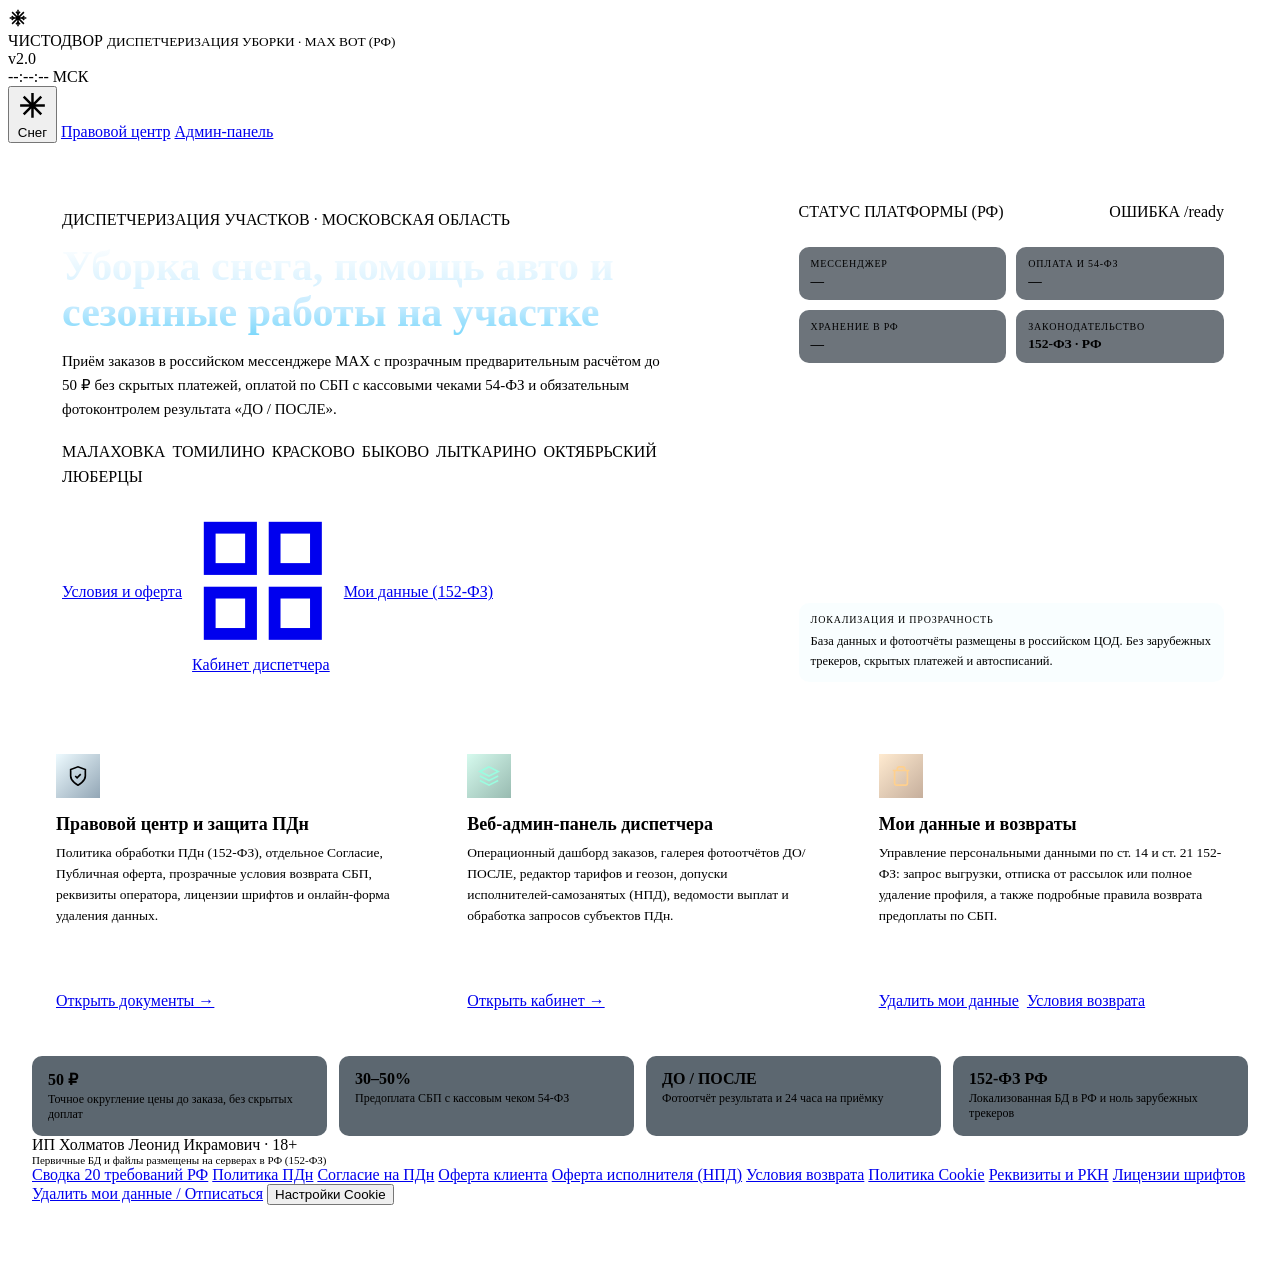
==== web/index.html @ b0fc6824 "feat(legal): full 20-point RF compliance suite, self-hosted fonts, DSR deletion flow, and empty env " ====
<!doctype html>
<html lang="ru">
<head>
  <meta charset="utf-8" />
  <meta name="viewport" content="width=device-width,initial-scale=1" />
  <title>ЧистоДвор · Сервис уборки территории и диспетчеризации</title>
  <link rel="stylesheet" href="/static/fonts.css" />
  <link rel="stylesheet" href="/static/styles.css" />
  <style>
    .portal-shell {
      max-width: 1220px;
      margin: 0 auto;
      padding: 36px 24px 64px;
    }

    .hero-grid {
      display: grid;
      grid-template-columns: 1.45fr 0.95fr;
      gap: 20px;
      align-items: stretch;
      margin-bottom: 24px;
    }

    .hero-main {
      padding: 32px 30px;
      display: flex;
      flex-direction: column;
      justify-content: space-between;
      min-height: 310px;
    }

    .hero-title {
      font-size: clamp(26px, 3.6vw, 42px);
      line-height: 1.1;
      margin: 14px 0 14px;
      font-weight: 800;
      background: linear-gradient(180deg, #ffffff 0%, #c8ecff 68%, #7ed8fb 100%);
      -webkit-background-clip: text;
      -webkit-text-fill-color: transparent;
    }

    .hero-lead {
      color: var(--text-frost);
      font-size: 15px;
      line-height: 1.6;
      max-width: 600px;
      margin: 0 0 22px;
    }

    .zone-strip {
      display: flex;
      flex-wrap: wrap;
      gap: 7px;
      margin-bottom: 24px;
    }

    .hero-telemetry {
      padding: 24px;
      display: flex;
      flex-direction: column;
      justify-content: space-between;
      gap: 16px;
    }

    .tel-header {
      display: flex;
      justify-content: space-between;
      align-items: center;
      border-bottom: 1px solid var(--ice-edge-soft);
      padding-bottom: 12px;
    }

    .tel-rows {
      display: grid;
      grid-template-columns: 1fr 1fr;
      gap: 10px;
    }

    .tel-cell {
      background: rgba(4, 17, 29, 0.58);
      border: 1px solid var(--ice-edge-soft);
      border-radius: 10px;
      padding: 11px 12px;
    }

    .tel-cell .k {
      font-family: var(--font-mono);
      font-size: 10px;
      letter-spacing: 0.08em;
      text-transform: uppercase;
      color: var(--text-muted);
    }

    .tel-cell .v {
      font-family: var(--font-mono);
      font-size: 13.5px;
      font-weight: 700;
      color: var(--text-crystal);
      margin-top: 4px;
    }

    .portals-grid {
      display: grid;
      grid-template-columns: repeat(3, minmax(0, 1fr));
      gap: 18px;
      margin-bottom: 22px;
    }

    .portal-monolith {
      padding: 24px;
      display: flex;
      flex-direction: column;
      justify-content: space-between;
      min-height: 256px;
      transition: transform 0.2s ease, border-color 0.2s ease;
    }

    .portal-monolith:hover {
      transform: translateY(-3px);
      border-color: var(--ice-edge-strong);
    }

    .portal-icon {
      width: 44px;
      height: 44px;
      display: grid;
      place-items: center;
      background: linear-gradient(135deg, rgba(168, 232, 255, 0.2), rgba(14, 58, 92, 0.45));
      border: 1px solid var(--ice-edge-strong);
      clip-path: var(--cut-sm);
      color: var(--cryo);
      margin-bottom: 16px;
    }

    .portal-icon.amber {
      background: linear-gradient(135deg, rgba(255, 170, 59, 0.24), rgba(112, 54, 8, 0.4));
      border-color: rgba(255, 188, 98, 0.5);
      color: #ffd08d;
    }

    .portal-icon.mint {
      background: linear-gradient(135deg, rgba(66, 232, 176, 0.22), rgba(10, 92, 68, 0.42));
      border-color: rgba(106, 245, 200, 0.48);
      color: #9bfce0;
    }

    .portal-monolith h2 {
      margin: 0 0 8px;
      font-size: 18px;
      font-weight: 700;
    }

    .portal-monolith p {
      margin: 0 0 20px;
      color: var(--text-frost);
      font-size: 13.5px;
      line-height: 1.55;
    }

    .specs-bar {
      display: grid;
      grid-template-columns: repeat(4, minmax(0, 1fr));
      gap: 12px;
    }

    .spec-chip {
      padding: 14px 16px;
      background: rgba(6, 22, 36, 0.65);
      border: 1px solid var(--ice-edge-soft);
      border-radius: 10px;
    }

    .spec-chip .num {
      font-family: var(--font-display);
      font-size: 16px;
      font-weight: 700;
      color: var(--cryo);
    }

    .spec-chip .desc {
      font-size: 12px;
      color: var(--text-muted);
      margin-top: 3px;
    }

    @media (max-width: 980px) {
      .hero-grid,
      .portals-grid {
        grid-template-columns: 1fr;
      }
      .specs-bar {
        grid-template-columns: repeat(2, 1fr);
      }
    }
  </style>
</head>
<body>
  <header class="topbar">
    <div class="brand">
      <div class="brand-mark" aria-hidden="true">
        <svg viewBox="0 0 24 24" width="20" height="20" fill="none" stroke="currentColor" stroke-width="1.8">
          <path d="M12 2v20M2 12h20M4.93 4.93l14.14 14.14M19.07 4.93L4.93 19.07" />
          <path d="M9.5 4.5L12 7l2.5-2.5M9.5 19.5L12 17l2.5 2.5M4.5 9.5L7 12l-2.5 2.5M19.5 9.5L17 12l2.5 2.5" />
        </svg>
      </div>
      <div class="brand-sub">
        <span>ЧИСТОДВОР</span>
        <small>ДИСПЕТЧЕРИЗАЦИЯ УБОРКИ · MAX BOT (РФ)</small>
      </div>
      <span class="brand-badge">v2.0</span>
    </div>

    <div class="topbar-meta">
      <div class="msk-clock">
        <span class="pulse-dot"></span>
        <span data-msk-clock>--:--:-- МСК</span>
      </div>
      <nav class="nav-links">
        <button class="btn btn-sm btn-ghost" onclick="toggleSnowFx(this)" title="Переключить снегопад">
          <svg viewBox="0 0 24 24" fill="none" stroke="currentColor" stroke-width="1.8">
            <path d="M12 3v18M3 12h18M5.6 5.6l12.8 12.8M18.4 5.6L5.6 18.4" />
          </svg>
          Снег
        </button>
        <a class="btn btn-primary btn-sm" id="nav-sim-link" href="/simulator" style="display:none">Симулятор MAX</a>
        <a class="btn btn-sm" href="/legal">Правовой центр</a>
        <a class="btn btn-sm" href="/admin">Админ-панель</a>
        <a class="btn btn-sm btn-ghost" id="nav-docs-link" href="/docs" style="display:none">OpenAPI</a>
      </nav>
    </div>
  </header>

  <main class="portal-shell">
    <section class="hero-grid">
      <article class="ice-panel ice-interactive hero-main">
        <div>
          <div class="section-kicker">ДИСПЕТЧЕРИЗАЦИЯ УЧАСТКОВ · МОСКОВСКАЯ ОБЛАСТЬ</div>
          <h1 class="hero-title">Уборка снега, помощь авто и сезонные работы на участке</h1>
          <p class="hero-lead">
            Приём заказов в российском мессенджере MAX с прозрачным предварительным расчётом
            до 50 ₽ без скрытых платежей, оплатой по СБП с кассовыми чеками 54-ФЗ
            и обязательным фотоконтролем результата «ДО / ПОСЛЕ».
          </p>
          <div class="zone-strip">
            <span class="pill pill-blue">МАЛАХОВКА</span>
            <span class="pill pill-blue">ТОМИЛИНО</span>
            <span class="pill pill-blue">КРАСКОВО</span>
            <span class="pill pill-blue">БЫКОВО</span>
            <span class="pill pill-blue">ЛЫТКАРИНО</span>
            <span class="pill">ОКТЯБРЬСКИЙ</span>
            <span class="pill">ЛЮБЕРЦЫ</span>
          </div>
        </div>

        <div style="display:flex;flex-wrap:wrap;gap:10px;align-items:center">
          <a class="btn btn-primary" id="hero-sim-btn" href="/simulator" style="display:none">
            <svg viewBox="0 0 24 24" fill="none" stroke="currentColor" stroke-width="2">
              <path d="M21 15a2 2 0 0 1-2 2H7l-4 4V5a2 2 0 0 1 2-2h14a2 2 0 0 1 2 2z" />
            </svg>
            Открыть симулятор MAX
          </a>
          <a class="btn btn-primary" href="/legal/offer">Условия и оферта</a>
          <a class="btn btn-success" href="/admin">
            <svg viewBox="0 0 24 24" fill="none" stroke="currentColor" stroke-width="2">
              <rect x="3" y="3" width="7" height="7" /><rect x="14" y="3" width="7" height="7" />
              <rect x="14" y="14" width="7" height="7" /><rect x="3" y="14" width="7" height="7" />
            </svg>
            Кабинет диспетчера
          </a>
          <a class="btn btn-ghost" href="/legal/my-data">Мои данные (152-ФЗ)</a>
        </div>
      </article>

      <aside class="ice-panel ice-interactive hero-telemetry">
        <div>
          <div class="tel-header">
            <span class="section-kicker">СТАТУС ПЛАТФОРМЫ (РФ)</span>
            <span class="pill pill-green" id="sys-state-pill">ПРОВЕРКА…</span>
          </div>

          <div class="tel-rows" style="margin-top:14px">
            <div class="tel-cell">
              <div class="k">МЕССЕНДЖЕР</div>
              <div class="v" id="tel-messenger">—</div>
            </div>
            <div class="tel-cell">
              <div class="k">ОПЛАТА И 54-ФЗ</div>
              <div class="v" id="tel-pay">—</div>
            </div>
            <div class="tel-cell">
              <div class="k">ХРАНЕНИЕ В РФ</div>
              <div class="v" id="tel-storage">—</div>
            </div>
            <div class="tel-cell">
              <div class="k">ЗАКОНОДАТЕЛЬСТВО</div>
              <div class="v">152-ФЗ · РФ</div>
            </div>
          </div>
        </div>

        <div class="tel-cell" id="dev-creds-box" style="display:none;background:rgba(140,228,255,0.055)">
          <div class="k" style="margin-bottom:6px">ТЕСТОВЫЕ УЧЁТНЫЕ ЗАПИСИ (DEV)</div>
          <div class="mono" style="font-size:12px;color:var(--text-frost);line-height:1.7">
            Владелец: <code>owner@sneg.local</code> / <code>admin12345</code><br />
            Бригадир: <code>foreman@sneg.local</code> / <code>foreman12345</code>
          </div>
        </div>

        <div class="tel-cell" id="prod-compliance-box" style="background:rgba(140,228,255,0.055)">
          <div class="k" style="margin-bottom:6px">ЛОКАЛИЗАЦИЯ И ПРОЗРАЧНОСТЬ</div>
          <div style="font-size:12.5px;color:var(--text-frost);line-height:1.6">
            База данных и фотоотчёты размещены в российском ЦОД.
            Без зарубежных трекеров, скрытых платежей и автосписаний.
          </div>
        </div>
      </aside>
    </section>

    <section class="portals-grid">
      <article class="ice-panel ice-interactive portal-monolith" id="card-simulator" style="display:none">
        <div>
          <div class="portal-icon">
            <svg viewBox="0 0 24 24" width="22" height="22" fill="none" stroke="currentColor" stroke-width="1.8">
              <path d="M21 11.5a8.38 8.38 0 0 1-.9 3.8 8.5 8.5 0 0 1-7.6 4.7 8.38 8.38 0 0 1-3.8-.9L3 21l1.9-5.7a8.38 8.38 0 0 1-.9-3.8 8.5 8.5 0 0 1 4.7-7.6 8.38 8.38 0 0 1 3.8-.9h.5a8.48 8.48 0 0 1 8 8v.5z" />
            </svg>
          </div>
          <h2>Мультичат-симулятор MAX</h2>
          <p>
            Стенд из трёх окон: Клиент, Общий чат бригады и Личка исполнителя/бригадира.
            Гео-радар, фото ДО/ПОСЛЕ, проверка гонки «Беру» и расчёт СБП поверх боевого роутера.
          </p>
        </div>
        <a class="btn btn-primary" href="/simulator">Запустить симулятор →</a>
      </article>

      <article class="ice-panel ice-interactive portal-monolith" id="card-legal-hub">
        <div>
          <div class="portal-icon">
            <svg viewBox="0 0 24 24" width="22" height="22" fill="none" stroke="currentColor" stroke-width="1.8">
              <path d="M12 22s8-4 8-10V5l-8-3-8 3v7c0 6 8 10 8 10z" />
              <polyline points="9 12 11 14 15 10" />
            </svg>
          </div>
          <h2>Правовой центр и защита ПДн</h2>
          <p>
            Политика обработки ПДн (152-ФЗ), отдельное Согласие, Публичная оферта,
            прозрачные условия возврата СБП, реквизиты оператора, лицензии шрифтов
            и онлайн-форма удаления данных.
          </p>
        </div>
        <a class="btn btn-primary" href="/legal">Открыть документы →</a>
      </article>

      <article class="ice-panel ice-interactive portal-monolith">
        <div>
          <div class="portal-icon mint">
            <svg viewBox="0 0 24 24" width="22" height="22" fill="none" stroke="currentColor" stroke-width="1.8">
              <path d="M12 2L2 7l10 5 10-5-10-5z" />
              <path d="M2 17l10 5 10-5M2 12l10 5 10-5" />
            </svg>
          </div>
          <h2>Веб-админ-панель диспетчера</h2>
          <p>
            Операционный дашборд заказов, галерея фотоотчётов ДО/ПОСЛЕ,
            редактор тарифов и геозон, допуски исполнителей-самозанятых (НПД),
            ведомости выплат и обработка запросов субъектов ПДн.
          </p>
        </div>
        <a class="btn btn-success" href="/admin">Открыть кабинет →</a>
      </article>

      <article class="ice-panel ice-interactive portal-monolith">
        <div>
          <div class="portal-icon amber">
            <svg viewBox="0 0 24 24" width="22" height="22" fill="none" stroke="currentColor" stroke-width="1.8">
              <path d="M3 6h18M8 6V4a2 2 0 0 1 2-2h4a2 2 0 0 1 2 2v2m3 0v14a2 2 0 0 1-2 2H7a2 2 0 0 1-2-2V6h14z" />
            </svg>
          </div>
          <h2>Мои данные и возвраты</h2>
          <p>
            Управление персональными данными по ст. 14 и ст. 21 152-ФЗ: запрос выгрузки,
            отписка от рассылок или полное удаление профиля, а также подробные правила
            возврата предоплаты по СБП.
          </p>
        </div>
        <div style="display:flex;gap:8px;flex-wrap:wrap">
          <a class="btn btn-danger btn-sm" href="/legal/my-data">Удалить мои данные</a>
          <a class="btn btn-sm" href="/legal/refunds">Условия возврата</a>
        </div>
      </article>
    </section>

    <section class="specs-bar">
      <div class="spec-chip">
        <div class="num">50 ₽</div>
        <div class="desc">Точное округление цены до заказа, без скрытых доплат</div>
      </div>
      <div class="spec-chip">
        <div class="num">30–50%</div>
        <div class="desc">Предоплата СБП с кассовым чеком 54-ФЗ</div>
      </div>
      <div class="spec-chip">
        <div class="num">ДО / ПОСЛЕ</div>
        <div class="desc">Фотоотчёт результата и 24 часа на приёмку</div>
      </div>
      <div class="spec-chip">
        <div class="num">152-ФЗ РФ</div>
        <div class="desc">Локализованная БД в РФ и ноль зарубежных трекеров</div>
      </div>
    </section>

    <footer class="ice-panel site-legal-footer">
      <div class="site-legal-top">
        <div class="site-legal-op" id="legal-footer-operator">ИП Холматов Леонид Икрамович · 18+</div>
        <div class="mono" style="font-size:11px" id="legal-footer-dc">
          Первичные БД и файлы размещены на серверах в РФ (152-ФЗ)
        </div>
      </div>
      <div class="site-legal-links">
        <a href="/legal">Сводка 20 требований РФ</a>
        <a href="/legal/privacy">Политика ПДн</a>
        <a href="/legal/consent">Согласие на ПДн</a>
        <a href="/legal/offer">Оферта клиента</a>
        <a href="/legal/executor-offer">Оферта исполнителя (НПД)</a>
        <a href="/legal/refunds">Условия возврата</a>
        <a href="/legal/cookies">Политика Cookie</a>
        <a href="/legal/requisites">Реквизиты и РКН</a>
        <a href="/legal/licenses">Лицензии шрифтов</a>
        <a class="danger-link" href="/legal/my-data">Удалить мои данные / Отписаться</a>
        <button type="button" onclick="window.openCookieSettings && window.openCookieSettings()">Настройки Cookie</button>
      </div>
    </footer>
  </main>

  <script src="/static/frost-fx.js"></script>
  <script>
    fetch('/ready')
      .then((r) => r.json())
      .then((d) => {
        document.getElementById('sys-state-pill').textContent = 'ОНЛАЙН';
        document.getElementById('tel-messenger').textContent = (d.messenger || '—').toUpperCase();
        document.getElementById('tel-pay').textContent = (d.payment_provider || '—').toUpperCase();
        document.getElementById('tel-storage').textContent = (d.storage || '—').toUpperCase();

        const simEnabled = d.simulator_enabled === 'true';
        const isDev = d.app_env === 'development';
        if (simEnabled) {
          document.getElementById('nav-sim-link').style.display = 'inline-flex';
          document.getElementById('hero-sim-btn').style.display = 'inline-flex';
          document.getElementById('card-simulator').style.display = 'flex';
        }
        if (isDev) {
          document.getElementById('nav-docs-link').style.display = 'inline-flex';
          document.getElementById('dev-creds-box').style.display = 'block';
          document.getElementById('prod-compliance-box').style.display = 'none';
        }
      })
      .catch(() => {
        const p = document.getElementById('sys-state-pill');
        p.className = 'pill pill-red';
        p.textContent = 'ОШИБКА /ready';
      });
  </script>
</body>
</html>
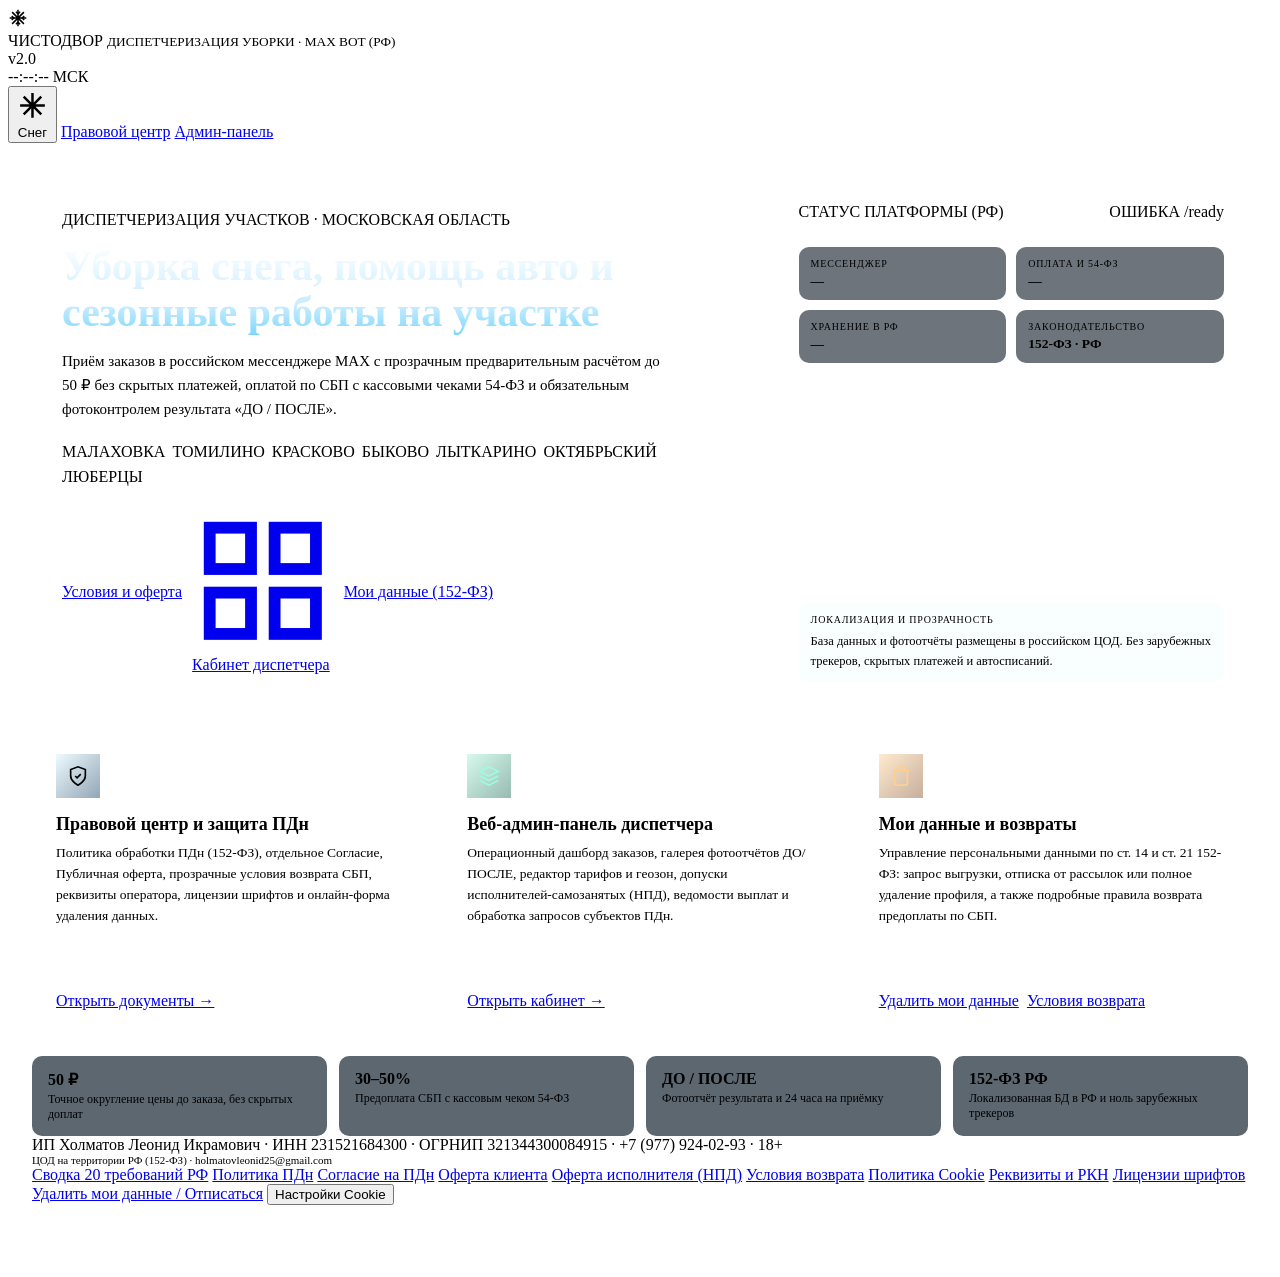
==== commit 2253cc30: "feat(legal): embed verified IP Kholmatov L.I. requisites (INN, OGRNIP, phone, email, USN) across all" ====
--- a/web/index.html
+++ b/web/index.html
@@ -411,9 +411,11 @@
 
     <footer class="ice-panel site-legal-footer">
       <div class="site-legal-top">
-        <div class="site-legal-op" id="legal-footer-operator">ИП Холматов Леонид Икрамович · 18+</div>
+        <div class="site-legal-op" id="legal-footer-operator">
+          ИП Холматов Леонид Икрамович · ИНН 231521684300 · ОГРНИП 321344300084915 · +7 (977) 924-02-93 · 18+
+        </div>
         <div class="mono" style="font-size:11px" id="legal-footer-dc">
-          Первичные БД и файлы размещены на серверах в РФ (152-ФЗ)
+          ЦОД на территории РФ (152-ФЗ) · holmatovleonid25@gmail.com
         </div>
       </div>
       <div class="site-legal-links">
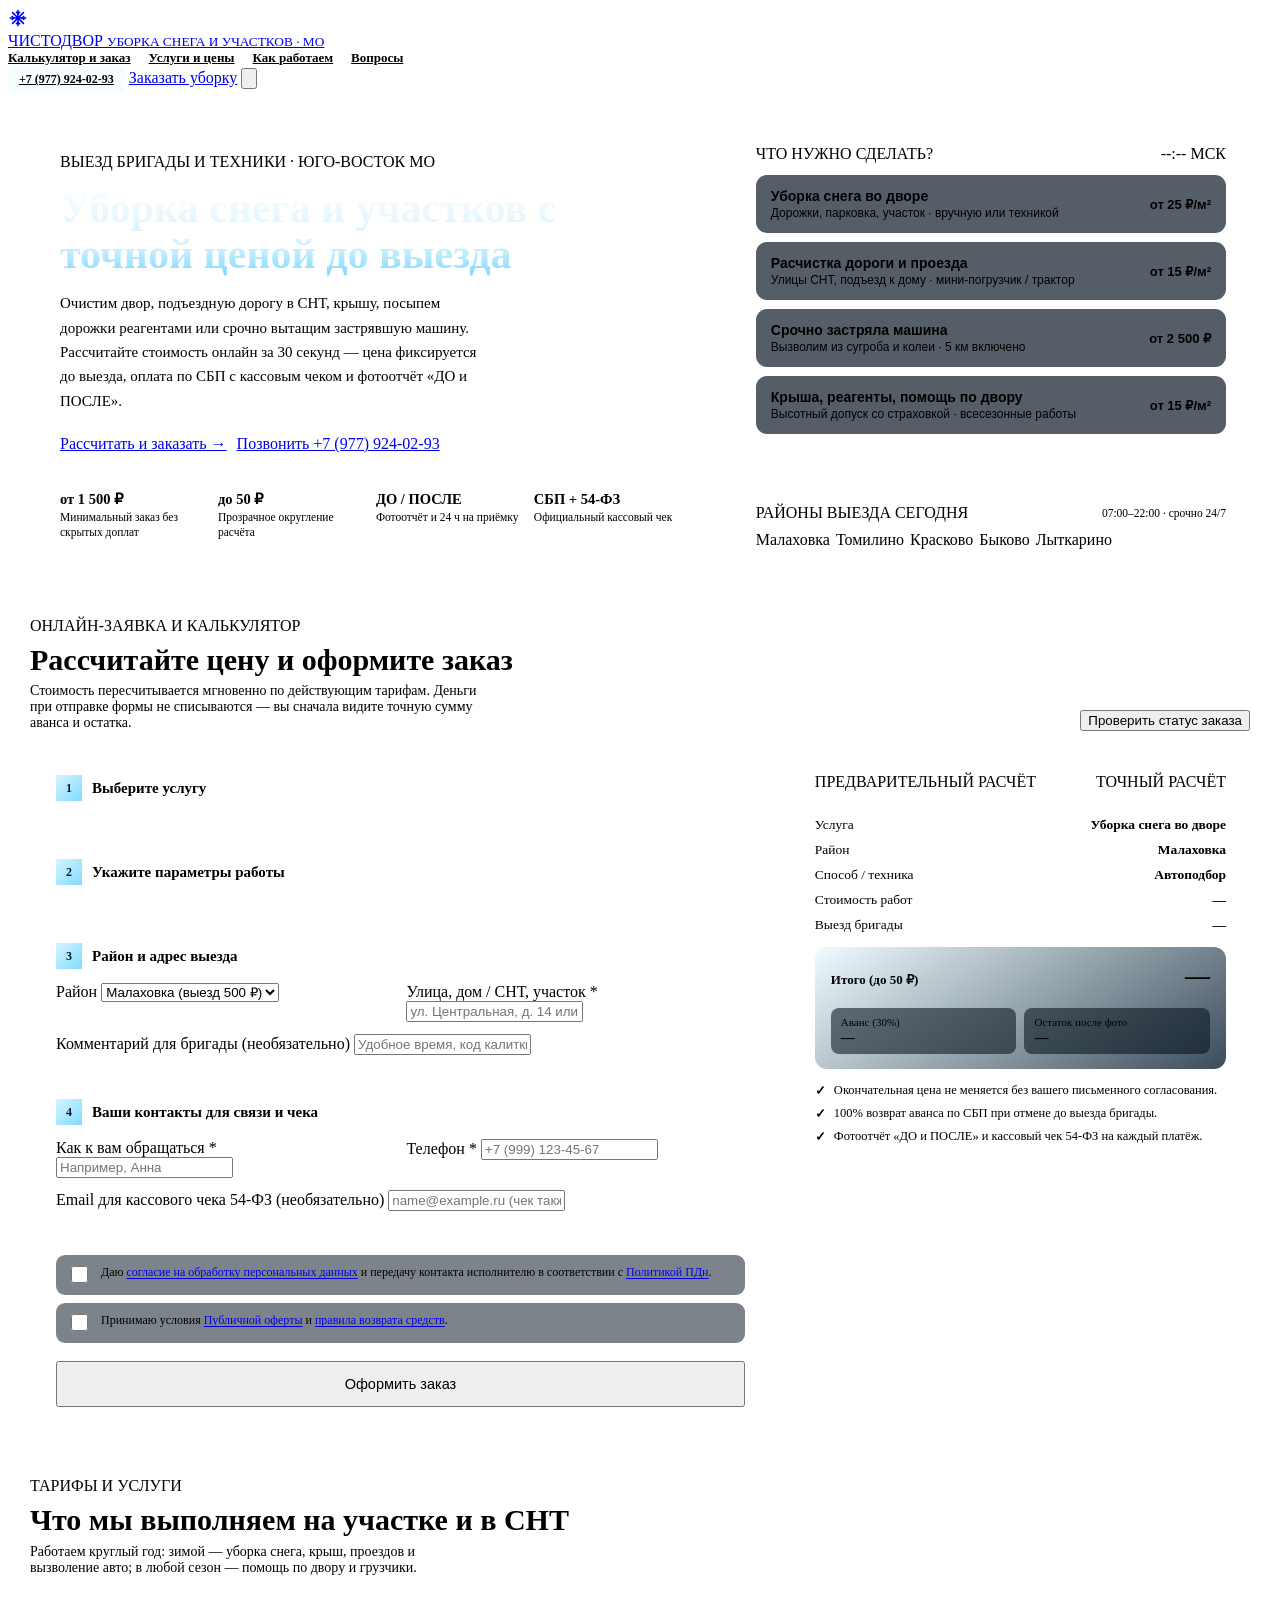
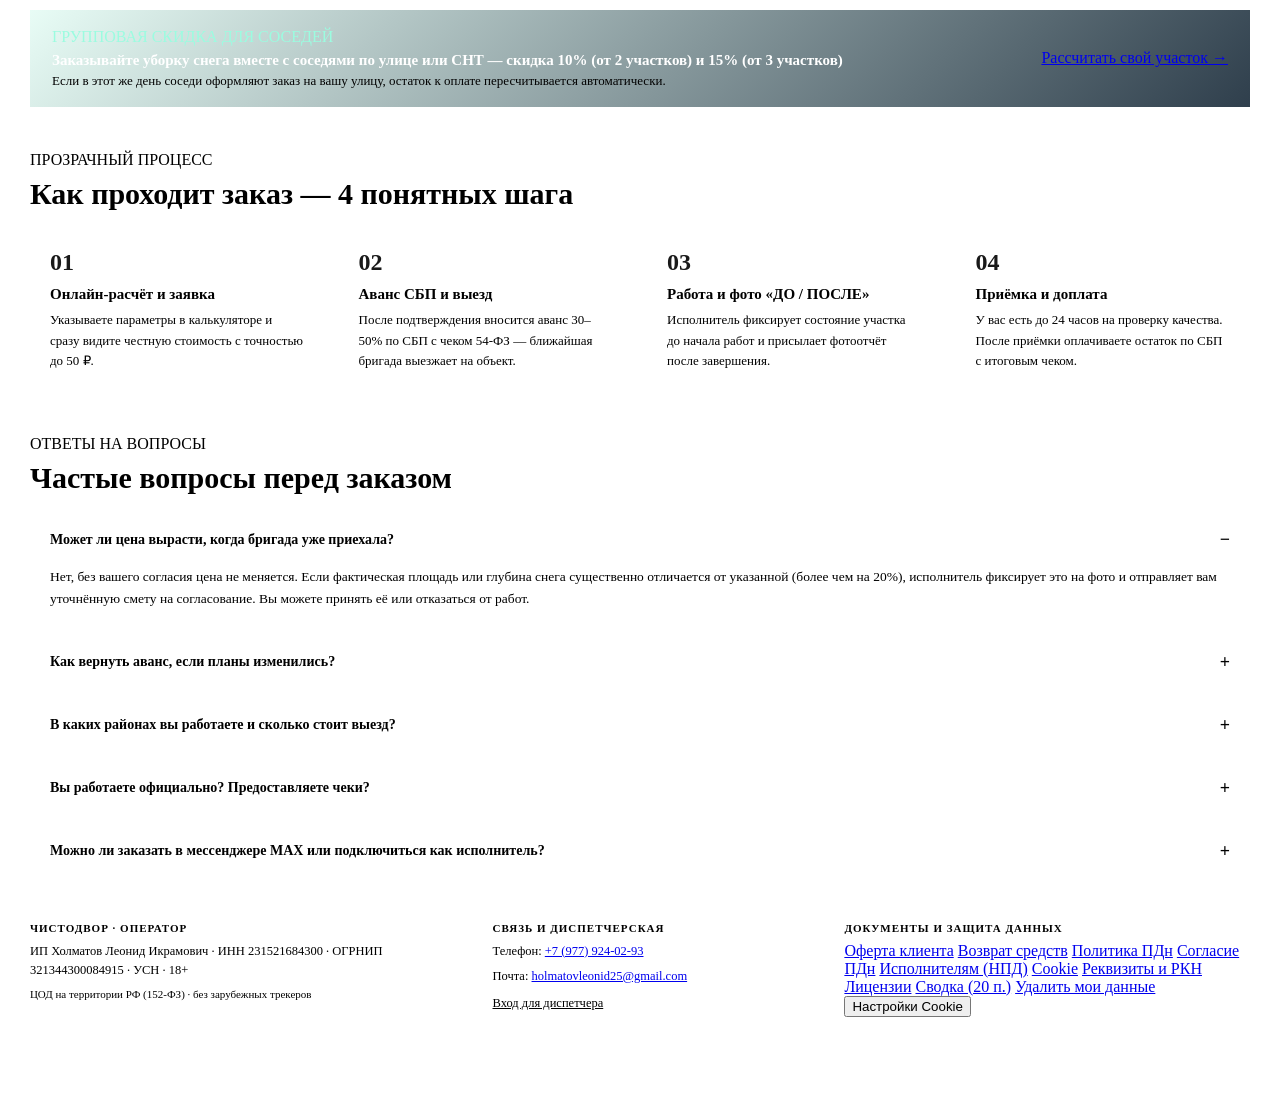
==== commit 017cd7fc: "Rebuild storefront with live price calculator, online booking form, and order tracking Co-authored-b" ====
--- a/web/index.html
+++ b/web/index.html
@@ -3,22 +3,71 @@
 <head>
   <meta charset="utf-8" />
   <meta name="viewport" content="width=device-width,initial-scale=1" />
-  <title>ЧистоДвор · Сервис уборки территории и диспетчеризации</title>
+  <title>ЧистоДвор · Уборка снега, расчистка участков и срочный выезд в МО</title>
+  <meta
+    name="description"
+    content="Онлайн-расчёт и заказ уборки снега во дворе, расчистки дорог, крыш, посыпки реагентами и помощи авто в Малаховке, Томилино, Красково, Быково и Лыткарино. Оплата СБП с чеком 54-ФЗ и фотоотчёт ДО/ПОСЛЕ."
+  />
   <link rel="stylesheet" href="/static/fonts.css" />
   <link rel="stylesheet" href="/static/styles.css" />
   <style>
-    .portal-shell {
+    html {
+      scroll-behavior: smooth;
+    }
+
+    .page-shell {
       max-width: 1220px;
       margin: 0 auto;
-      padding: 36px 24px 64px;
-    }
-
+      padding: 28px 22px 64px;
+      display: grid;
+      gap: 44px;
+    }
+
+    /* Навигация в шапке */
+    .top-anchors {
+      display: flex;
+      align-items: center;
+      gap: 18px;
+      margin-right: 6px;
+    }
+
+    .top-anchors a {
+      font-size: 13px;
+      font-weight: 600;
+      color: var(--text-frost);
+      transition: color 0.15s ease;
+    }
+
+    .top-anchors a:hover {
+      color: var(--cryo);
+    }
+
+    .phone-pill {
+      display: inline-flex;
+      align-items: center;
+      gap: 7px;
+      padding: 6px 11px;
+      border-radius: 8px;
+      border: 1px solid var(--ice-edge);
+      background: rgba(140, 228, 255, 0.08);
+      color: var(--text-crystal);
+      font-family: var(--font-mono);
+      font-size: 12px;
+      font-weight: 600;
+      white-space: nowrap;
+    }
+
+    .phone-pill:hover {
+      border-color: var(--cryo);
+      color: #fff;
+    }
+
+    /* HERO */
     .hero-grid {
       display: grid;
-      grid-template-columns: 1.45fr 0.95fr;
+      grid-template-columns: 1.25fr 0.95fr;
       gap: 20px;
       align-items: stretch;
-      margin-bottom: 24px;
     }
 
     .hero-main {
@@ -26,15 +75,15 @@
       display: flex;
       flex-direction: column;
       justify-content: space-between;
-      min-height: 310px;
+      gap: 22px;
     }
 
     .hero-title {
-      font-size: clamp(26px, 3.6vw, 42px);
+      font-size: clamp(27px, 3.6vw, 42px);
       line-height: 1.1;
       margin: 14px 0 14px;
       font-weight: 800;
-      background: linear-gradient(180deg, #ffffff 0%, #c8ecff 68%, #7ed8fb 100%);
+      background: linear-gradient(180deg, #ffffff 0%, #cef0ff 68%, #7ed8fb 100%);
       -webkit-background-clip: text;
       -webkit-text-fill-color: transparent;
     }
@@ -42,19 +91,42 @@
     .hero-lead {
       color: var(--text-frost);
       font-size: 15px;
-      line-height: 1.6;
-      max-width: 600px;
-      margin: 0 0 22px;
-    }
-
-    .zone-strip {
+      line-height: 1.62;
+      max-width: 58ch;
+      margin: 0;
+    }
+
+    .hero-actions {
       display: flex;
       flex-wrap: wrap;
-      gap: 7px;
-      margin-bottom: 24px;
-    }
-
-    .hero-telemetry {
+      gap: 10px;
+      align-items: center;
+    }
+
+    .hero-metrics {
+      display: grid;
+      grid-template-columns: repeat(4, minmax(0, 1fr));
+      gap: 10px;
+      padding-top: 16px;
+      border-top: 1px solid var(--ice-edge-soft);
+    }
+
+    .metric-box .m-val {
+      font-family: var(--font-display);
+      font-size: 14.5px;
+      font-weight: 700;
+      color: var(--cryo);
+    }
+
+    .metric-box .m-lbl {
+      font-size: 11.5px;
+      color: var(--text-muted);
+      margin-top: 2px;
+      line-height: 1.35;
+    }
+
+    /* Правая карточка быстрого выбора */
+    .hero-quick {
       padding: 24px;
       display: flex;
       flex-direction: column;
@@ -62,141 +134,771 @@
       gap: 16px;
     }
 
-    .tel-header {
+    .quick-list {
+      display: grid;
+      gap: 9px;
+    }
+
+    .quick-tile {
+      width: 100%;
       display: flex;
       justify-content: space-between;
       align-items: center;
+      gap: 12px;
+      padding: 13px 15px;
+      text-align: left;
+      border-radius: 11px;
+      border: 1px solid var(--ice-edge-soft);
+      background: rgba(5, 19, 32, 0.68);
+      color: var(--text-crystal);
+      cursor: pointer;
+      transition: all 0.16s ease;
+    }
+
+    .quick-tile:hover {
+      border-color: var(--cryo);
+      background: rgba(140, 228, 255, 0.12);
+      transform: translateX(3px);
+    }
+
+    .quick-tile strong {
+      display: block;
+      font-size: 14px;
+      font-weight: 700;
+    }
+
+    .quick-tile small {
+      display: block;
+      font-size: 12px;
+      color: var(--text-muted);
+      margin-top: 2px;
+    }
+
+    .quick-price {
+      font-family: var(--font-mono);
+      font-size: 13px;
+      font-weight: 700;
+      color: var(--cryo);
+      white-space: nowrap;
+    }
+
+    .zones-box {
+      padding-top: 12px;
+      border-top: 1px solid var(--ice-edge-soft);
+      display: grid;
+      gap: 9px;
+    }
+
+    .zone-strip {
+      display: flex;
+      flex-wrap: wrap;
+      gap: 6px;
+    }
+
+    /* Заголовки секций */
+    .sec-head {
+      display: flex;
+      justify-content: space-between;
+      align-items: flex-end;
+      gap: 16px;
+      flex-wrap: wrap;
+      margin-bottom: 18px;
+    }
+
+    .sec-head h2 {
+      margin: 8px 0 0;
+      font-size: clamp(21px, 2.6vw, 30px);
+      line-height: 1.15;
+    }
+
+    .sec-sub {
+      color: var(--text-frost);
+      font-size: 14px;
+      margin: 6px 0 0;
+      max-width: 64ch;
+    }
+
+    /* Панель проверки статуса заказа */
+    .track-drawer {
+      margin-bottom: 18px;
+      padding: 18px 20px;
+    }
+
+    .track-drawer[hidden] {
+      display: none !important;
+    }
+
+    .track-row {
+      display: flex;
+      gap: 10px;
+      flex-wrap: wrap;
+      align-items: flex-end;
+    }
+
+    .track-card {
+      margin-top: 12px;
+      padding: 13px 15px;
+      border-radius: 10px;
+      border: 1px solid var(--ice-edge);
+      background: rgba(5, 20, 34, 0.72);
+    }
+
+    /* КАЛЬКУЛЯТОР И ФОРМА ЗАКАЗА */
+    .order-grid {
+      display: grid;
+      grid-template-columns: 1.42fr 0.88fr;
+      gap: 20px;
+      align-items: start;
+    }
+
+    .order-panel {
+      padding: 26px;
+    }
+
+    .order-step {
+      padding-bottom: 22px;
+      margin-bottom: 22px;
       border-bottom: 1px solid var(--ice-edge-soft);
+    }
+
+    .order-step:last-of-type {
+      border-bottom: 0;
+      margin-bottom: 16px;
+      padding-bottom: 0;
+    }
+
+    .step-title {
+      display: flex;
+      align-items: center;
+      gap: 10px;
+      margin: 0 0 14px;
+      font-family: var(--font-display);
+      font-size: 15px;
+      font-weight: 700;
+    }
+
+    .step-num {
+      width: 26px;
+      height: 26px;
+      display: grid;
+      place-items: center;
+      font-family: var(--font-mono);
+      font-size: 12px;
+      font-weight: 700;
+      color: #031929;
+      background: linear-gradient(135deg, #d7f4ff 0%, #80dcff 100%);
+      clip-path: var(--cut-sm);
+      flex-shrink: 0;
+    }
+
+    /* Вкладки выбора услуги */
+    .svc-tabs-grid {
+      display: grid;
+      grid-template-columns: repeat(3, minmax(0, 1fr));
+      gap: 9px;
+    }
+
+    .svc-tab {
+      display: flex;
+      align-items: center;
+      gap: 10px;
+      padding: 11px 12px;
+      border-radius: 10px;
+      border: 1px solid var(--ice-edge-soft);
+      background: rgba(5, 19, 32, 0.64);
+      color: var(--text-frost);
+      cursor: pointer;
+      text-align: left;
+      transition: all 0.15s ease;
+    }
+
+    .svc-tab:hover {
+      border-color: var(--ice-edge-strong);
+      color: #fff;
+    }
+
+    .svc-tab.active {
+      border-color: var(--cryo);
+      background: linear-gradient(135deg, rgba(140, 228, 255, 0.2), rgba(16, 62, 96, 0.72));
+      color: #fff;
+      box-shadow: 0 0 20px rgba(140, 228, 255, 0.16);
+    }
+
+    .svc-tab-ico {
+      width: 34px;
+      height: 34px;
+      display: grid;
+      place-items: center;
+      border-radius: 8px;
+      background: rgba(140, 228, 255, 0.1);
+      color: var(--cryo);
+      flex-shrink: 0;
+    }
+
+    .svc-tab-text strong {
+      display: block;
+      font-size: 12.5px;
+      line-height: 1.25;
+    }
+
+    .svc-tab-text small {
+      display: block;
+      font-family: var(--font-mono);
+      font-size: 11px;
+      color: var(--cryo);
+      margin-top: 2px;
+    }
+
+    /* Динамические параметры */
+    .param-block {
+      margin-bottom: 15px;
+    }
+
+    .param-block:last-child {
+      margin-bottom: 0;
+    }
+
+    .param-row-head {
+      display: flex;
+      justify-content: space-between;
+      align-items: center;
+      gap: 10px;
+      flex-wrap: wrap;
+      margin-bottom: 6px;
+    }
+
+    .preset-chips {
+      display: flex;
+      gap: 6px;
+      flex-wrap: wrap;
+    }
+
+    .preset-chip {
+      padding: 4px 9px;
+      border-radius: 6px;
+      border: 1px solid var(--ice-edge-soft);
+      background: rgba(140, 228, 255, 0.06);
+      color: var(--text-frost);
+      font-family: var(--font-mono);
+      font-size: 11px;
+      cursor: pointer;
+    }
+
+    .preset-chip:hover,
+    .preset-chip.active {
+      border-color: var(--cryo);
+      background: rgba(140, 228, 255, 0.18);
+      color: #fff;
+    }
+
+    .range-input-row {
+      display: flex;
+      gap: 12px;
+      align-items: center;
+    }
+
+    .range-input-row input[type="range"] {
+      flex: 1;
+      accent-color: #7ad8fb;
+      cursor: pointer;
+    }
+
+    .choice-pills {
+      display: grid;
+      grid-template-columns: repeat(3, minmax(0, 1fr));
+      gap: 8px;
+    }
+
+    .choice-pill {
+      padding: 9px 11px;
+      border-radius: 9px;
+      border: 1px solid var(--ice-edge-soft);
+      background: rgba(5, 19, 32, 0.64);
+      color: var(--text-frost);
+      text-align: left;
+      cursor: pointer;
+      transition: all 0.15s ease;
+    }
+
+    .choice-pill span {
+      display: block;
+      font-size: 13px;
+      font-weight: 600;
+    }
+
+    .choice-pill small {
+      display: block;
+      font-family: var(--font-mono);
+      font-size: 11px;
+      color: var(--text-muted);
+      margin-top: 2px;
+    }
+
+    .choice-pill:hover {
+      border-color: var(--ice-edge-strong);
+      color: #fff;
+    }
+
+    .choice-pill.active {
+      border-color: var(--cryo);
+      background: rgba(140, 228, 255, 0.16);
+      color: #fff;
+    }
+
+    .choice-pill.active small {
+      color: var(--cryo);
+    }
+
+    .form-grid-2 {
+      display: grid;
+      grid-template-columns: 1fr 1fr;
+      gap: 12px;
+      margin-bottom: 12px;
+    }
+
+    .ice-check {
+      display: flex;
+      align-items: flex-start;
+      gap: 10px;
+      padding: 10px 12px;
+      border-radius: 9px;
+      border: 1px solid var(--ice-edge-soft);
+      background: rgba(5, 19, 32, 0.52);
+      color: var(--text-frost);
+      font-size: 13px;
+      line-height: 1.45;
+      cursor: pointer;
+    }
+
+    .ice-check input[type="checkbox"] {
+      width: 17px;
+      height: 17px;
+      margin-top: 2px;
+      accent-color: #7ad8fb;
+      flex-shrink: 0;
+      cursor: pointer;
+    }
+
+    .consent-group {
+      display: grid;
+      gap: 8px;
+      margin: 14px 0 18px;
+    }
+
+    .consent-group .ice-check {
+      font-size: 12px;
+      padding: 9px 11px;
+    }
+
+    .consent-group a {
+      text-decoration: underline;
+      text-underline-offset: 2px;
+    }
+
+    .form-error {
+      padding: 11px 14px;
+      border-radius: 9px;
+      border: 1px solid rgba(255, 100, 127, 0.48);
+      background: rgba(255, 100, 127, 0.14);
+      color: #ffd5de;
+      font-size: 13px;
+      margin-bottom: 14px;
+    }
+
+    .form-error[hidden] {
+      display: none !important;
+    }
+
+    /* Живой чек-расчёт (липкий справа) */
+    .quote-sticky {
+      position: sticky;
+      top: 76px;
+      padding: 24px;
+      display: grid;
+      gap: 14px;
+    }
+
+    .quote-head {
+      display: flex;
+      justify-content: space-between;
+      align-items: center;
+      gap: 10px;
       padding-bottom: 12px;
-    }
-
-    .tel-rows {
+      border-bottom: 1px solid var(--ice-edge-soft);
+    }
+
+    .quote-lines {
+      display: grid;
+      gap: 9px;
+      font-size: 13.5px;
+    }
+
+    .q-line {
+      display: flex;
+      justify-content: space-between;
+      align-items: baseline;
+      gap: 12px;
+      color: var(--text-frost);
+    }
+
+    .q-line[hidden] {
+      display: none !important;
+    }
+
+    .q-line strong {
+      color: var(--text-crystal);
+      text-align: right;
+    }
+
+    .quote-total-box {
+      padding: 15px 16px;
+      border-radius: 12px;
+      border: 1px solid var(--ice-edge-strong);
+      background: linear-gradient(145deg, rgba(140, 228, 255, 0.14), rgba(6, 26, 44, 0.78));
+      display: grid;
+      gap: 8px;
+    }
+
+    .q-total-main {
+      display: flex;
+      justify-content: space-between;
+      align-items: baseline;
+      gap: 12px;
+    }
+
+    .q-total-main .lbl {
+      font-size: 13px;
+      color: var(--text-frost);
+      font-weight: 600;
+    }
+
+    .q-total-main .sum {
+      font-family: var(--font-display);
+      font-size: 25px;
+      font-weight: 800;
+      color: var(--cryo);
+    }
+
+    .q-split {
       display: grid;
       grid-template-columns: 1fr 1fr;
+      gap: 8px;
+      padding-top: 10px;
+      border-top: 1px solid var(--ice-edge-soft);
+    }
+
+    .q-split-item {
+      background: rgba(4, 16, 28, 0.56);
+      border-radius: 8px;
+      padding: 8px 10px;
+    }
+
+    .q-split-item span {
+      display: block;
+      font-size: 11px;
+      color: var(--text-muted);
+    }
+
+    .q-split-item strong {
+      display: block;
+      font-family: var(--font-mono);
+      font-size: 14px;
+      margin-top: 2px;
+      color: var(--text-crystal);
+    }
+
+    .quote-guarantees {
+      display: grid;
+      gap: 7px;
+      font-size: 12.5px;
+      color: var(--text-frost);
+    }
+
+    .quote-guarantees div {
+      display: flex;
+      align-items: flex-start;
+      gap: 8px;
+    }
+
+    .quote-guarantees .dot {
+      color: var(--aurora-mint);
+      font-weight: 700;
+    }
+
+    /* Экран подтверждения заказа */
+    .success-summary-grid {
+      display: grid;
+      grid-template-columns: repeat(2, minmax(0, 1fr));
       gap: 10px;
-    }
-
-    .tel-cell {
-      background: rgba(4, 17, 29, 0.58);
+      margin-bottom: 16px;
+    }
+
+    .success-summary-grid > div {
+      padding: 11px 13px;
+      border-radius: 10px;
       border: 1px solid var(--ice-edge-soft);
-      border-radius: 10px;
-      padding: 11px 12px;
-    }
-
-    .tel-cell .k {
-      font-family: var(--font-mono);
-      font-size: 10px;
-      letter-spacing: 0.08em;
-      text-transform: uppercase;
+      background: rgba(5, 19, 32, 0.62);
+    }
+
+    .success-summary-grid span {
+      display: block;
+      font-size: 11px;
       color: var(--text-muted);
-    }
-
-    .tel-cell .v {
-      font-family: var(--font-mono);
+      margin-bottom: 3px;
+    }
+
+    .success-summary-grid strong {
       font-size: 13.5px;
-      font-weight: 700;
-      color: var(--text-crystal);
-      margin-top: 4px;
-    }
-
-    .portals-grid {
+    }
+
+    .success-action-box {
+      padding: 16px 18px;
+      border-radius: 12px;
+      border: 1px solid rgba(66, 232, 176, 0.36);
+      background: rgba(66, 232, 176, 0.08);
+    }
+
+    /* КАТАЛОГ ВСЕХ 7 УСЛУГ */
+    .services-grid {
       display: grid;
       grid-template-columns: repeat(3, minmax(0, 1fr));
-      gap: 18px;
-      margin-bottom: 22px;
-    }
-
-    .portal-monolith {
-      padding: 24px;
+      gap: 16px;
+    }
+
+    .svc-card {
+      padding: 22px;
       display: flex;
       flex-direction: column;
       justify-content: space-between;
-      min-height: 256px;
-      transition: transform 0.2s ease, border-color 0.2s ease;
-    }
-
-    .portal-monolith:hover {
+      gap: 18px;
+      transition: transform 0.18s ease, border-color 0.18s ease;
+    }
+
+    .svc-card:hover {
       transform: translateY(-3px);
       border-color: var(--ice-edge-strong);
     }
 
-    .portal-icon {
-      width: 44px;
-      height: 44px;
+    .svc-card-top {
+      display: flex;
+      justify-content: space-between;
+      align-items: center;
+      gap: 10px;
+      margin-bottom: 14px;
+    }
+
+    .svc-card-icon {
+      width: 40px;
+      height: 40px;
       display: grid;
       place-items: center;
       background: linear-gradient(135deg, rgba(168, 232, 255, 0.2), rgba(14, 58, 92, 0.45));
       border: 1px solid var(--ice-edge-strong);
       clip-path: var(--cut-sm);
       color: var(--cryo);
-      margin-bottom: 16px;
-    }
-
-    .portal-icon.amber {
-      background: linear-gradient(135deg, rgba(255, 170, 59, 0.24), rgba(112, 54, 8, 0.4));
-      border-color: rgba(255, 188, 98, 0.5);
-      color: #ffd08d;
-    }
-
-    .portal-icon.mint {
-      background: linear-gradient(135deg, rgba(66, 232, 176, 0.22), rgba(10, 92, 68, 0.42));
-      border-color: rgba(106, 245, 200, 0.48);
-      color: #9bfce0;
-    }
-
-    .portal-monolith h2 {
+    }
+
+    .svc-card h3 {
       margin: 0 0 8px;
-      font-size: 18px;
-      font-weight: 700;
-    }
-
-    .portal-monolith p {
-      margin: 0 0 20px;
+      font-size: 16.5px;
+      line-height: 1.25;
+    }
+
+    .svc-card p {
+      margin: 0;
       color: var(--text-frost);
-      font-size: 13.5px;
+      font-size: 13px;
       line-height: 1.55;
     }
 
-    .specs-bar {
-      display: grid;
-      grid-template-columns: repeat(4, minmax(0, 1fr));
+    .svc-card-foot {
+      display: flex;
+      justify-content: space-between;
+      align-items: flex-end;
       gap: 12px;
-    }
-
-    .spec-chip {
-      padding: 14px 16px;
-      background: rgba(6, 22, 36, 0.65);
-      border: 1px solid var(--ice-edge-soft);
-      border-radius: 10px;
-    }
-
-    .spec-chip .num {
+      padding-top: 14px;
+      border-top: 1px solid var(--ice-edge-soft);
+    }
+
+    .svc-price {
       font-family: var(--font-display);
       font-size: 16px;
       font-weight: 700;
       color: var(--cryo);
     }
 
-    .spec-chip .desc {
-      font-size: 12px;
+    .svc-min {
+      font-family: var(--font-mono);
+      font-size: 11px;
       color: var(--text-muted);
-      margin-top: 3px;
-    }
-
-    @media (max-width: 980px) {
+      margin-top: 2px;
+    }
+
+    .neighbor-banner {
+      margin-top: 16px;
+      padding: 18px 22px;
+      display: flex;
+      justify-content: space-between;
+      align-items: center;
+      gap: 16px;
+      flex-wrap: wrap;
+      border-color: rgba(106, 245, 200, 0.34);
+      background: linear-gradient(135deg, rgba(66, 232, 176, 0.12), rgba(7, 26, 42, 0.84));
+    }
+
+    /* КАК МЫ РАБОТАЕМ */
+    .steps-grid {
+      display: grid;
+      grid-template-columns: repeat(4, minmax(0, 1fr));
+      gap: 14px;
+    }
+
+    .how-card {
+      padding: 20px;
+    }
+
+    .how-num {
+      font-family: var(--font-display);
+      font-size: 24px;
+      font-weight: 800;
+      color: var(--cryo);
+      opacity: 0.9;
+      margin-bottom: 10px;
+    }
+
+    .how-card h3 {
+      margin: 0 0 7px;
+      font-size: 15px;
+    }
+
+    .how-card p {
+      margin: 0;
+      font-size: 13px;
+      color: var(--text-frost);
+      line-height: 1.55;
+    }
+
+    /* FAQ */
+    .faq-list {
+      display: grid;
+      gap: 10px;
+    }
+
+    .faq-item {
+      padding: 0;
+    }
+
+    .faq-item summary {
+      padding: 16px 20px;
+      font-family: var(--font-display);
+      font-size: 14px;
+      font-weight: 600;
+      cursor: pointer;
+      list-style: none;
+      display: flex;
+      justify-content: space-between;
+      align-items: center;
+      gap: 12px;
+    }
+
+    .faq-item summary::-webkit-details-marker {
+      display: none;
+    }
+
+    .faq-item summary::after {
+      content: "+";
+      font-family: var(--font-mono);
+      font-size: 18px;
+      color: var(--cryo);
+      flex-shrink: 0;
+    }
+
+    .faq-item[open] summary::after {
+      content: "−";
+    }
+
+    .faq-body {
+      padding: 0 20px 16px;
+      font-size: 13.5px;
+      color: var(--text-frost);
+      line-height: 1.6;
+    }
+
+    /* КОМПАКТНЫЙ ПРОФЕССИОНАЛЬНЫЙ ФУТЕР */
+    .footer-grid {
+      display: grid;
+      grid-template-columns: 1.2fr 0.9fr 1.1fr;
+      gap: 20px;
+      padding-bottom: 16px;
+      border-bottom: 1px solid var(--ice-edge-soft);
+    }
+
+    .footer-col h4 {
+      margin: 0 0 8px;
+      font-family: var(--font-mono);
+      font-size: 11px;
+      letter-spacing: 0.09em;
+      text-transform: uppercase;
+      color: var(--cryo);
+    }
+
+    .footer-col p {
+      margin: 0 0 6px;
+      font-size: 12.5px;
+      color: var(--text-frost);
+      line-height: 1.55;
+    }
+
+    @media (max-width: 1024px) {
       .hero-grid,
-      .portals-grid {
+      .order-grid,
+      .footer-grid {
         grid-template-columns: 1fr;
       }
-      .specs-bar {
-        grid-template-columns: repeat(2, 1fr);
+      .quote-sticky {
+        position: static;
+      }
+      .services-grid {
+        grid-template-columns: repeat(2, minmax(0, 1fr));
+      }
+      .steps-grid {
+        grid-template-columns: repeat(2, minmax(0, 1fr));
+      }
+      .top-anchors {
+        display: none;
+      }
+    }
+
+    @media (max-width: 680px) {
+      .page-shell {
+        padding: 18px 14px 56px;
+        gap: 32px;
+      }
+      .hero-main,
+      .order-panel,
+      .quote-sticky {
+        padding: 20px 16px;
+      }
+      .hero-metrics {
+        grid-template-columns: repeat(2, minmax(0, 1fr));
+      }
+      .svc-tabs-grid,
+      .choice-pills,
+      .form-grid-2,
+      .services-grid,
+      .steps-grid,
+      .success-summary-grid {
+        grid-template-columns: 1fr;
+      }
+      .phone-pill {
+        display: none;
       }
     }
   </style>
 </head>
 <body>
   <header class="topbar">
-    <div class="brand">
+    <a class="brand" href="#">
       <div class="brand-mark" aria-hidden="true">
         <svg viewBox="0 0 24 24" width="20" height="20" fill="none" stroke="currentColor" stroke-width="1.8">
           <path d="M12 2v20M2 12h20M4.93 4.93l14.14 14.14M19.07 4.93L4.93 19.07" />
@@ -205,263 +907,537 @@
       </div>
       <div class="brand-sub">
         <span>ЧИСТОДВОР</span>
-        <small>ДИСПЕТЧЕРИЗАЦИЯ УБОРКИ · MAX BOT (РФ)</small>
+        <small>УБОРКА СНЕГА И УЧАСТКОВ · МО</small>
       </div>
-      <span class="brand-badge">v2.0</span>
-    </div>
+    </a>
 
     <div class="topbar-meta">
-      <div class="msk-clock">
-        <span class="pulse-dot"></span>
-        <span data-msk-clock>--:--:-- МСК</span>
-      </div>
-      <nav class="nav-links">
-        <button class="btn btn-sm btn-ghost" onclick="toggleSnowFx(this)" title="Переключить снегопад">
-          <svg viewBox="0 0 24 24" fill="none" stroke="currentColor" stroke-width="1.8">
-            <path d="M12 3v18M3 12h18M5.6 5.6l12.8 12.8M18.4 5.6L5.6 18.4" />
-          </svg>
-          Снег
-        </button>
-        <a class="btn btn-primary btn-sm" id="nav-sim-link" href="/simulator" style="display:none">Симулятор MAX</a>
-        <a class="btn btn-sm" href="/legal">Правовой центр</a>
-        <a class="btn btn-sm" href="/admin">Админ-панель</a>
-        <a class="btn btn-sm btn-ghost" id="nav-docs-link" href="/docs" style="display:none">OpenAPI</a>
+      <nav class="top-anchors" aria-label="Разделы сайта">
+        <a href="#order">Калькулятор и заказ</a>
+        <a href="#services">Услуги и цены</a>
+        <a href="#how">Как работаем</a>
+        <a href="#faq">Вопросы</a>
       </nav>
+
+      <a class="phone-pill" href="tel:+79779240293">+7 (977) 924-02-93</a>
+      <a class="btn btn-primary btn-sm" href="#order">Заказать уборку</a>
+      <a class="btn btn-sm btn-ghost" data-sim-only href="/simulator" style="display:none">Симулятор</a>
+      <button class="btn btn-sm btn-ghost" onclick="toggleSnowFx(this)" title="Включить/выключить снег" aria-label="Переключить эффект снега">
+        <svg viewBox="0 0 24 24" fill="none" stroke="currentColor" stroke-width="1.8">
+          <path d="M12 3v18M3 12h18M5.6 5.6l12.8 12.8M18.4 5.6L5.6 18.4" />
+        </svg>
+      </button>
     </div>
   </header>
 
-  <main class="portal-shell">
+  <main class="page-shell">
+    <!-- ====================================================================
+         1. ПЕРВЫЙ ЭКРАН: ПОНЯТНОЕ ПРЕДЛОЖЕНИЕ + БЫСТРЫЙ ВЫБОР УСЛУГИ
+         ==================================================================== -->
     <section class="hero-grid">
       <article class="ice-panel ice-interactive hero-main">
         <div>
-          <div class="section-kicker">ДИСПЕТЧЕРИЗАЦИЯ УЧАСТКОВ · МОСКОВСКАЯ ОБЛАСТЬ</div>
-          <h1 class="hero-title">Уборка снега, помощь авто и сезонные работы на участке</h1>
+          <div class="section-kicker">ВЫЕЗД БРИГАДЫ И ТЕХНИКИ · ЮГО-ВОСТОК МО</div>
+          <h1 class="hero-title">Уборка снега и участков с точной ценой до выезда</h1>
           <p class="hero-lead">
-            Приём заказов в российском мессенджере MAX с прозрачным предварительным расчётом
-            до 50 ₽ без скрытых платежей, оплатой по СБП с кассовыми чеками 54-ФЗ
-            и обязательным фотоконтролем результата «ДО / ПОСЛЕ».
+            Очистим двор, подъездную дорогу в СНТ, крышу, посыпем дорожки реагентами или
+            срочно вытащим застрявшую машину. Рассчитайте стоимость онлайн за 30 секунд —
+            цена фиксируется до выезда, оплата по СБП с кассовым чеком и фотоотчёт «ДО и ПОСЛЕ».
           </p>
-          <div class="zone-strip">
-            <span class="pill pill-blue">МАЛАХОВКА</span>
-            <span class="pill pill-blue">ТОМИЛИНО</span>
-            <span class="pill pill-blue">КРАСКОВО</span>
-            <span class="pill pill-blue">БЫКОВО</span>
-            <span class="pill pill-blue">ЛЫТКАРИНО</span>
-            <span class="pill">ОКТЯБРЬСКИЙ</span>
-            <span class="pill">ЛЮБЕРЦЫ</span>
-          </div>
         </div>
 
-        <div style="display:flex;flex-wrap:wrap;gap:10px;align-items:center">
-          <a class="btn btn-primary" id="hero-sim-btn" href="/simulator" style="display:none">
-            <svg viewBox="0 0 24 24" fill="none" stroke="currentColor" stroke-width="2">
-              <path d="M21 15a2 2 0 0 1-2 2H7l-4 4V5a2 2 0 0 1 2-2h14a2 2 0 0 1 2 2z" />
-            </svg>
-            Открыть симулятор MAX
+        <div class="hero-actions">
+          <a class="btn btn-primary" href="#order">
+            Рассчитать и заказать →
           </a>
-          <a class="btn btn-primary" href="/legal/offer">Условия и оферта</a>
-          <a class="btn btn-success" href="/admin">
-            <svg viewBox="0 0 24 24" fill="none" stroke="currentColor" stroke-width="2">
-              <rect x="3" y="3" width="7" height="7" /><rect x="14" y="3" width="7" height="7" />
-              <rect x="14" y="14" width="7" height="7" /><rect x="3" y="14" width="7" height="7" />
-            </svg>
-            Кабинет диспетчера
+          <a class="btn" href="tel:+79779240293">
+            Позвонить +7 (977) 924-02-93
           </a>
-          <a class="btn btn-ghost" href="/legal/my-data">Мои данные (152-ФЗ)</a>
+          <a class="btn btn-success" data-max-bot-link href="#" target="_blank" rel="noopener" style="display:none">
+            Заказать в MAX-боте
+          </a>
+        </div>
+
+        <div class="hero-metrics">
+          <div class="metric-box">
+            <div class="m-val">от 1 500 ₽</div>
+            <div class="m-lbl">Минимальный заказ без скрытых доплат</div>
+          </div>
+          <div class="metric-box">
+            <div class="m-val">до 50 ₽</div>
+            <div class="m-lbl">Прозрачное округление расчёта</div>
+          </div>
+          <div class="metric-box">
+            <div class="m-val">ДО / ПОСЛЕ</div>
+            <div class="m-lbl">Фотоотчёт и 24 ч на приёмку</div>
+          </div>
+          <div class="metric-box">
+            <div class="m-val">СБП + 54-ФЗ</div>
+            <div class="m-lbl">Официальный кассовый чек</div>
+          </div>
         </div>
       </article>
 
-      <aside class="ice-panel ice-interactive hero-telemetry">
+      <aside class="ice-panel ice-interactive hero-quick">
         <div>
-          <div class="tel-header">
-            <span class="section-kicker">СТАТУС ПЛАТФОРМЫ (РФ)</span>
-            <span class="pill pill-green" id="sys-state-pill">ПРОВЕРКА…</span>
-          </div>
-
-          <div class="tel-rows" style="margin-top:14px">
-            <div class="tel-cell">
-              <div class="k">МЕССЕНДЖЕР</div>
-              <div class="v" id="tel-messenger">—</div>
+          <div style="display:flex;justify-content:space-between;align-items:center;gap:10px;margin-bottom:12px">
+            <span class="section-kicker">ЧТО НУЖНО СДЕЛАТЬ?</span>
+            <div class="msk-clock">
+              <span class="pulse-dot"></span>
+              <span data-msk-clock>--:-- МСК</span>
             </div>
-            <div class="tel-cell">
-              <div class="k">ОПЛАТА И 54-ФЗ</div>
-              <div class="v" id="tel-pay">—</div>
-            </div>
-            <div class="tel-cell">
-              <div class="k">ХРАНЕНИЕ В РФ</div>
-              <div class="v" id="tel-storage">—</div>
-            </div>
-            <div class="tel-cell">
-              <div class="k">ЗАКОНОДАТЕЛЬСТВО</div>
-              <div class="v">152-ФЗ · РФ</div>
-            </div>
+          </div>
+
+          <div class="quick-list">
+            <button type="button" class="quick-tile" data-quick-svc="snow_yard">
+              <div>
+                <strong>Уборка снега во дворе</strong>
+                <small>Дорожки, парковка, участок · вручную или техникой</small>
+              </div>
+              <span class="quick-price">от 25 ₽/м²</span>
+            </button>
+
+            <button type="button" class="quick-tile" data-quick-svc="snow_road">
+              <div>
+                <strong>Расчистка дороги и проезда</strong>
+                <small>Улицы СНТ, подъезд к дому · мини-погрузчик / трактор</small>
+              </div>
+              <span class="quick-price">от 15 ₽/м²</span>
+            </button>
+
+            <button type="button" class="quick-tile" data-quick-svc="car_rescue">
+              <div>
+                <strong>Срочно застряла машина</strong>
+                <small>Вызволим из сугроба и колеи · 5 км включено</small>
+              </div>
+              <span class="quick-price">от 2 500 ₽</span>
+            </button>
+
+            <button type="button" class="quick-tile" data-quick-svc="roof_cleaning">
+              <div>
+                <strong>Крыша, реагенты, помощь по двору</strong>
+                <small>Высотный допуск со страховкой · всесезонные работы</small>
+              </div>
+              <span class="quick-price">от 15 ₽/м²</span>
+            </button>
           </div>
         </div>
 
-        <div class="tel-cell" id="dev-creds-box" style="display:none;background:rgba(140,228,255,0.055)">
-          <div class="k" style="margin-bottom:6px">ТЕСТОВЫЕ УЧЁТНЫЕ ЗАПИСИ (DEV)</div>
-          <div class="mono" style="font-size:12px;color:var(--text-frost);line-height:1.7">
-            Владелец: <code>owner@sneg.local</code> / <code>admin12345</code><br />
-            Бригадир: <code>foreman@sneg.local</code> / <code>foreman12345</code>
-          </div>
-        </div>
-
-        <div class="tel-cell" id="prod-compliance-box" style="background:rgba(140,228,255,0.055)">
-          <div class="k" style="margin-bottom:6px">ЛОКАЛИЗАЦИЯ И ПРОЗРАЧНОСТЬ</div>
-          <div style="font-size:12.5px;color:var(--text-frost);line-height:1.6">
-            База данных и фотоотчёты размещены в российском ЦОД.
-            Без зарубежных трекеров, скрытых платежей и автосписаний.
+        <div class="zones-box">
+          <div style="display:flex;justify-content:space-between;align-items:center;gap:8px;flex-wrap:wrap">
+            <span class="field-label" style="margin:0">РАЙОНЫ ВЫЕЗДА СЕГОДНЯ</span>
+            <span style="font-size:11.5px;color:var(--text-muted)">07:00–22:00 · срочно 24/7</span>
+          </div>
+          <div class="zone-strip" id="hero-zones-list">
+            <span class="pill pill-blue">Малаховка</span>
+            <span class="pill pill-blue">Томилино</span>
+            <span class="pill pill-blue">Красково</span>
+            <span class="pill pill-blue">Быково</span>
+            <span class="pill pill-blue">Лыткарино</span>
           </div>
         </div>
       </aside>
     </section>
 
-    <section class="portals-grid">
-      <article class="ice-panel ice-interactive portal-monolith" id="card-simulator" style="display:none">
+    <!-- ====================================================================
+         2. КАЛЬКУЛЯТОР И ОНЛАЙН-ФОРМА ЗАКАЗА (ГЛАВНЫЙ РАБОЧИЙ БЛОК)
+         ==================================================================== -->
+    <section id="order">
+      <div class="sec-head">
         <div>
-          <div class="portal-icon">
-            <svg viewBox="0 0 24 24" width="22" height="22" fill="none" stroke="currentColor" stroke-width="1.8">
-              <path d="M21 11.5a8.38 8.38 0 0 1-.9 3.8 8.5 8.5 0 0 1-7.6 4.7 8.38 8.38 0 0 1-3.8-.9L3 21l1.9-5.7a8.38 8.38 0 0 1-.9-3.8 8.5 8.5 0 0 1 4.7-7.6 8.38 8.38 0 0 1 3.8-.9h.5a8.48 8.48 0 0 1 8 8v.5z" />
-            </svg>
-          </div>
-          <h2>Мультичат-симулятор MAX</h2>
-          <p>
-            Стенд из трёх окон: Клиент, Общий чат бригады и Личка исполнителя/бригадира.
-            Гео-радар, фото ДО/ПОСЛЕ, проверка гонки «Беру» и расчёт СБП поверх боевого роутера.
+          <div class="section-kicker">ОНЛАЙН-ЗАЯВКА И КАЛЬКУЛЯТОР</div>
+          <h2>Рассчитайте цену и оформите заказ</h2>
+          <p class="sec-sub">
+            Стоимость пересчитывается мгновенно по действующим тарифам. Деньги при отправке формы
+            не списываются — вы сначала видите точную сумму аванса и остатка.
           </p>
         </div>
-        <a class="btn btn-primary" href="/simulator">Запустить симулятор →</a>
-      </article>
-
-      <article class="ice-panel ice-interactive portal-monolith" id="card-legal-hub">
+        <button type="button" class="btn btn-sm" id="toggle-track-btn">
+          Проверить статус заказа
+        </button>
+      </div>
+
+      <!-- Скрываемая панель проверки статуса существующего заказа -->
+      <div class="ice-panel track-drawer" id="track-drawer" hidden>
+        <div class="section-kicker" style="margin-bottom:10px">СТАТУС ЗАКАЗА</div>
+        <form id="track-order-form" class="track-row">
+          <div style="flex:1 1 180px">
+            <label class="field-label" for="track-order-num">Номер заказа</label>
+            <input class="input mono" id="track-order-num" type="text" inputmode="numeric" placeholder="Например, 1001" />
+          </div>
+          <div style="flex:1 1 180px">
+            <label class="field-label" for="track-phone-last4">Последние 4 цифры телефона</label>
+            <input class="input mono" id="track-phone-last4" type="text" inputmode="numeric" maxlength="4" placeholder="Например, 0293" />
+          </div>
+          <button type="submit" class="btn btn-primary btn-sm">Найти заказ</button>
+        </form>
+        <div id="track-result" hidden></div>
+      </div>
+
+      <div class="order-grid">
+        <!-- Левая колонка: пошаговая форма заказа -->
+        <div class="ice-panel order-panel">
+          <div id="order-form-panel">
+            <form id="public-order-form" novalidate>
+              <!-- Шаг 1 -->
+              <div class="order-step">
+                <h3 class="step-title">
+                  <span class="step-num">1</span>
+                  Выберите услугу
+                </h3>
+                <div class="svc-tabs-grid" id="service-selector-grid">
+                  <!-- Заполняется из /api/v1/public/catalog -->
+                </div>
+              </div>
+
+              <!-- Шаг 2 -->
+              <div class="order-step">
+                <h3 class="step-title">
+                  <span class="step-num">2</span>
+                  Укажите параметры работы
+                </h3>
+                <div id="order-dynamic-params"></div>
+              </div>
+
+              <!-- Шаг 3 -->
+              <div class="order-step">
+                <h3 class="step-title">
+                  <span class="step-num">3</span>
+                  Район и адрес выезда
+                </h3>
+                <div class="form-grid-2">
+                  <div>
+                    <label class="field-label" for="order-zone">Район</label>
+                    <select id="order-zone" name="zone_code">
+                      <option value="malakhovka">Малаховка (выезд 500 ₽)</option>
+                      <option value="tomilino">Томилино (выезд 500 ₽)</option>
+                      <option value="kraskovo">Красково (выезд 600 ₽)</option>
+                      <option value="bykovo">Быково (выезд 600 ₽)</option>
+                      <option value="lytkarino">Лыткарино (выезд 800 ₽)</option>
+                    </select>
+                  </div>
+                  <div>
+                    <label class="field-label" for="order-address">Улица, дом / СНТ, участок *</label>
+                    <input
+                      class="input"
+                      id="order-address"
+                      name="address_text"
+                      type="text"
+                      required
+                      placeholder="ул. Центральная, д. 14 или СНТ Берёзка, уч. 25"
+                    />
+                  </div>
+                </div>
+                <div>
+                  <label class="field-label" for="order-comment">Комментарий для бригады (необязательно)</label>
+                  <input
+                    class="input"
+                    id="order-comment"
+                    name="client_comment"
+                    type="text"
+                    placeholder="Удобное время, код калитки, где складировать снег…"
+                  />
+                </div>
+              </div>
+
+              <!-- Шаг 4 -->
+              <div class="order-step">
+                <h3 class="step-title">
+                  <span class="step-num">4</span>
+                  Ваши контакты для связи и чека
+                </h3>
+                <div class="form-grid-2">
+                  <div>
+                    <label class="field-label" for="order-name">Как к вам обращаться *</label>
+                    <input class="input" id="order-name" name="client_name" type="text" required placeholder="Например, Анна" />
+                  </div>
+                  <div>
+                    <label class="field-label" for="order-phone">Телефон *</label>
+                    <input
+                      class="input mono"
+                      id="order-phone"
+                      name="client_phone"
+                      type="tel"
+                      required
+                      placeholder="+7 (999) 123-45-67"
+                    />
+                  </div>
+                </div>
+                <div>
+                  <label class="field-label" for="order-email">Email для кассового чека 54-ФЗ (необязательно)</label>
+                  <input
+                    class="input"
+                    id="order-email"
+                    name="client_email"
+                    type="email"
+                    placeholder="name@example.ru (чек также может прийти по телефону)"
+                  />
+                </div>
+              </div>
+
+              <!-- Обязательные согласия (152-ФЗ, ЗоЗПП — компактно, по умолчанию сняты) -->
+              <div class="consent-group">
+                <label class="ice-check">
+                  <input type="checkbox" id="order-consent-pdn" name="consent_pdn" />
+                  <span>
+                    Даю <a href="/legal/consent" target="_blank" rel="noopener">согласие на обработку персональных данных</a>
+                    и передачу контакта исполнителю в соответствии с
+                    <a href="/legal/privacy" target="_blank" rel="noopener">Политикой ПДн</a>.
+                  </span>
+                </label>
+                <label class="ice-check">
+                  <input type="checkbox" id="order-consent-offer" name="consent_offer" />
+                  <span>
+                    Принимаю условия <a href="/legal/offer" target="_blank" rel="noopener">Публичной оферты</a>
+                    и <a href="/legal/refunds" target="_blank" rel="noopener">правила возврата средств</a>.
+                  </span>
+                </label>
+              </div>
+
+              <div class="form-error" id="order-form-error" hidden role="alert"></div>
+
+              <button type="submit" class="btn btn-primary" id="order-submit-btn" style="width:100%;padding:13px 18px;font-size:14.5px">
+                Оформить заказ
+              </button>
+            </form>
+          </div>
+
+          <!-- Панель подтверждения после отправки -->
+          <div id="order-success-panel" hidden></div>
+        </div>
+
+        <!-- Правая липкая колонка: живой расчёт стоимости -->
+        <aside class="ice-panel quote-sticky" aria-live="polite">
+          <div class="quote-head">
+            <span class="section-kicker">ПРЕДВАРИТЕЛЬНЫЙ РАСЧЁТ</span>
+            <span class="pill pill-green" id="quote-status-pill">ТОЧНЫЙ РАСЧЁТ</span>
+          </div>
+
+          <div class="quote-lines">
+            <div class="q-line">
+              <span>Услуга</span>
+              <strong id="q-service-name">Уборка снега во дворе</strong>
+            </div>
+            <div class="q-line">
+              <span>Район</span>
+              <strong id="q-zone-name">Малаховка</strong>
+            </div>
+            <div class="q-line" id="q-method-row">
+              <span>Способ / техника</span>
+              <strong id="q-method-val">Автоподбор</strong>
+            </div>
+            <div class="q-line">
+              <span>Стоимость работ</span>
+              <strong class="mono" id="q-work-val">—</strong>
+            </div>
+            <div class="q-line">
+              <span>Выезд бригады</span>
+              <strong class="mono" id="q-dispatch-val">—</strong>
+            </div>
+            <div class="q-line" id="q-extras-row" hidden>
+              <span>Доп. опции</span>
+              <strong class="mono" id="q-extras-val">0 ₽</strong>
+            </div>
+          </div>
+
+          <div class="quote-total-box">
+            <div class="q-total-main">
+              <span class="lbl">Итого (до 50 ₽)</span>
+              <span class="sum" id="q-total-val">—</span>
+            </div>
+            <div class="q-split">
+              <div class="q-split-item">
+                <span id="q-advance-label">Аванс (30%)</span>
+                <strong id="q-advance-val">—</strong>
+              </div>
+              <div class="q-split-item">
+                <span>Остаток после фото</span>
+                <strong id="q-remainder-val">—</strong>
+              </div>
+            </div>
+          </div>
+
+          <div class="quote-guarantees">
+            <div><span class="dot">✓</span><span>Окончательная цена не меняется без вашего письменного согласования.</span></div>
+            <div><span class="dot">✓</span><span>100% возврат аванса по СБП при отмене до выезда бригады.</span></div>
+            <div><span class="dot">✓</span><span>Фотоотчёт «ДО и ПОСЛЕ» и кассовый чек 54-ФЗ на каждый платёж.</span></div>
+          </div>
+        </aside>
+      </div>
+    </section>
+
+    <!-- ====================================================================
+         3. ВСЕ УСЛУГИ И ПРОЗРАЧНЫЕ ТАРИФЫ
+         ==================================================================== -->
+    <section id="services">
+      <div class="sec-head">
         <div>
-          <div class="portal-icon">
-            <svg viewBox="0 0 24 24" width="22" height="22" fill="none" stroke="currentColor" stroke-width="1.8">
-              <path d="M12 22s8-4 8-10V5l-8-3-8 3v7c0 6 8 10 8 10z" />
-              <polyline points="9 12 11 14 15 10" />
-            </svg>
-          </div>
-          <h2>Правовой центр и защита ПДн</h2>
-          <p>
-            Политика обработки ПДн (152-ФЗ), отдельное Согласие, Публичная оферта,
-            прозрачные условия возврата СБП, реквизиты оператора, лицензии шрифтов
-            и онлайн-форма удаления данных.
+          <div class="section-kicker">ТАРИФЫ И УСЛУГИ</div>
+          <h2>Что мы выполняем на участке и в СНТ</h2>
+          <p class="sec-sub">
+            Работаем круглый год: зимой — уборка снега, крыш, проездов и вызволение авто;
+            в любой сезон — помощь по двору и грузчики.
           </p>
         </div>
-        <a class="btn btn-primary" href="/legal">Открыть документы →</a>
-      </article>
-
-      <article class="ice-panel ice-interactive portal-monolith">
+      </div>
+
+      <div class="services-grid" id="catalog-services-grid">
+        <!-- Карточки подгружаются из действующего тарифа /api/v1/public/catalog -->
+      </div>
+
+      <div class="ice-panel neighbor-banner">
         <div>
-          <div class="portal-icon mint">
-            <svg viewBox="0 0 24 24" width="22" height="22" fill="none" stroke="currentColor" stroke-width="1.8">
-              <path d="M12 2L2 7l10 5 10-5-10-5z" />
-              <path d="M2 17l10 5 10-5M2 12l10 5 10-5" />
-            </svg>
-          </div>
-          <h2>Веб-админ-панель диспетчера</h2>
-          <p>
-            Операционный дашборд заказов, галерея фотоотчётов ДО/ПОСЛЕ,
-            редактор тарифов и геозон, допуски исполнителей-самозанятых (НПД),
-            ведомости выплат и обработка запросов субъектов ПДн.
+          <div class="section-kicker" style="color:#9bfce0;margin-bottom:6px">ГРУППОВАЯ СКИДКА ДЛЯ СОСЕДЕЙ</div>
+          <div style="font-size:15px;font-weight:700;color:#fff">
+            Заказывайте уборку снега вместе с соседями по улице или СНТ — скидка 10% (от 2 участков) и 15% (от 3 участков)
+          </div>
+          <div style="font-size:13px;color:var(--text-frost);margin-top:4px">
+            Если в этот же день соседи оформляют заказ на вашу улицу, остаток к оплате пересчитывается автоматически.
+          </div>
+        </div>
+        <a class="btn btn-success btn-sm" href="#order">Рассчитать свой участок →</a>
+      </div>
+    </section>
+
+    <!-- ====================================================================
+         4. КАК ПРОХОДИТ РАБОТА
+         ==================================================================== -->
+    <section id="how">
+      <div class="sec-head">
+        <div>
+          <div class="section-kicker">ПРОЗРАЧНЫЙ ПРОЦЕСС</div>
+          <h2>Как проходит заказ — 4 понятных шага</h2>
+        </div>
+      </div>
+
+      <div class="steps-grid">
+        <article class="ice-panel how-card">
+          <div class="how-num">01</div>
+          <h3>Онлайн-расчёт и заявка</h3>
+          <p>Указываете параметры в калькуляторе и сразу видите честную стоимость с точностью до 50 ₽.</p>
+        </article>
+        <article class="ice-panel how-card">
+          <div class="how-num">02</div>
+          <h3>Аванс СБП и выезд</h3>
+          <p>После подтверждения вносится аванс 30–50% по СБП с чеком 54-ФЗ — ближайшая бригада выезжает на объект.</p>
+        </article>
+        <article class="ice-panel how-card">
+          <div class="how-num">03</div>
+          <h3>Работа и фото «ДО / ПОСЛЕ»</h3>
+          <p>Исполнитель фиксирует состояние участка до начала работ и присылает фотоотчёт после завершения.</p>
+        </article>
+        <article class="ice-panel how-card">
+          <div class="how-num">04</div>
+          <h3>Приёмка и доплата</h3>
+          <p>У вас есть до 24 часов на проверку качества. После приёмки оплачиваете остаток по СБП с итоговым чеком.</p>
+        </article>
+      </div>
+    </section>
+
+    <!-- ====================================================================
+         5. ЧАСТЫЕ ВОПРОСЫ
+         ==================================================================== -->
+    <section id="faq">
+      <div class="sec-head">
+        <div>
+          <div class="section-kicker">ОТВЕТЫ НА ВОПРОСЫ</div>
+          <h2>Частые вопросы перед заказом</h2>
+        </div>
+      </div>
+
+      <div class="faq-list">
+        <details class="ice-panel faq-item" open>
+          <summary>Может ли цена вырасти, когда бригада уже приехала?</summary>
+          <div class="faq-body">
+            Нет, без вашего согласия цена не меняется. Если фактическая площадь или глубина снега
+            существенно отличается от указанной (более чем на 20%), исполнитель фиксирует это на фото
+            и отправляет вам уточнённую смету на согласование. Вы можете принять её или отказаться от работ.
+          </div>
+        </details>
+
+        <details class="ice-panel faq-item">
+          <summary>Как вернуть аванс, если планы изменились?</summary>
+          <div class="faq-body">
+            При отмене заказа до выезда бригады возвращаем 100% предоплаты на счёт СБП.
+            Если бригада уже выехала на адрес, удерживается только фактическая стоимость выезда (500–800 ₽),
+            а остаток возвращается. Полные правила описаны в разделе <a href="/legal/refunds">Условия возврата</a>.
+          </div>
+        </details>
+
+        <details class="ice-panel faq-item">
+          <summary>В каких районах вы работаете и сколько стоит выезд?</summary>
+          <div class="faq-body">
+            Сейчас обслуживаем Малаховку и Томилино (выезд 500 ₽), Красково и Быково (600 ₽),
+            Лыткарино (800 ₽). В ближайших планах — Октябрьский и Люберцы. Для услуги «Срочно застрял»
+            радиус 5 км от базы включён в базовую стоимость.
+          </div>
+        </details>
+
+        <details class="ice-panel faq-item">
+          <summary>Вы работаете официально? Предоставляете чеки?</summary>
+          <div class="faq-body">
+            Да. Оператор сервиса — ИП Холматов Леонид Икрамович (ИНН 231521684300, ОГРНИП 321344300084915, УСН).
+            Все платежи по СБП сопровождаются официальными кассовыми чеками по 54-ФЗ.
+          </div>
+        </details>
+
+        <details class="ice-panel faq-item">
+          <summary>Можно ли заказать в мессенджере MAX или подключиться как исполнитель?</summary>
+          <div class="faq-body">
+            Да, мы запускаем официального бота в российском мессенджере MAX для клиентов и самозанятых исполнителей (НПД).
+            Условия для исполнителей опубликованы в <a href="/legal/executor-offer">Оферте исполнителя</a>,
+            а для подключения позвоните по телефону <a href="tel:+79779240293">+7 (977) 924-02-93</a>.
+          </div>
+        </details>
+      </div>
+    </section>
+
+    <!-- ====================================================================
+         КОМПАКТНЫЙ И АККУРАТНЫЙ ФУТЕР (РЕКВИЗИТЫ, КОНТАКТЫ, ДОКУМЕНТЫ РФ)
+         ==================================================================== -->
+    <footer class="ice-panel site-legal-footer">
+      <div class="footer-grid">
+        <div class="footer-col">
+          <h4>ЧИСТОДВОР · ОПЕРАТОР</h4>
+          <p id="legal-footer-operator">
+            ИП Холматов Леонид Икрамович · ИНН 231521684300 · ОГРНИП 321344300084915 · УСН · 18+
+          </p>
+          <p class="mono" style="font-size:11px;color:var(--text-muted)" id="legal-footer-dc">
+            ЦОД на территории РФ (152-ФЗ) · без зарубежных трекеров
           </p>
         </div>
-        <a class="btn btn-success" href="/admin">Открыть кабинет →</a>
-      </article>
-
-      <article class="ice-panel ice-interactive portal-monolith">
-        <div>
-          <div class="portal-icon amber">
-            <svg viewBox="0 0 24 24" width="22" height="22" fill="none" stroke="currentColor" stroke-width="1.8">
-              <path d="M3 6h18M8 6V4a2 2 0 0 1 2-2h4a2 2 0 0 1 2 2v2m3 0v14a2 2 0 0 1-2 2H7a2 2 0 0 1-2-2V6h14z" />
-            </svg>
-          </div>
-          <h2>Мои данные и возвраты</h2>
-          <p>
-            Управление персональными данными по ст. 14 и ст. 21 152-ФЗ: запрос выгрузки,
-            отписка от рассылок или полное удаление профиля, а также подробные правила
-            возврата предоплаты по СБП.
+
+        <div class="footer-col">
+          <h4>СВЯЗЬ И ДИСПЕТЧЕРСКАЯ</h4>
+          <p>Телефон: <a href="tel:+79779240293">+7 (977) 924-02-93</a></p>
+          <p>Почта: <a href="mailto:holmatovleonid25@gmail.com">holmatovleonid25@gmail.com</a></p>
+          <p style="margin-top:8px">
+            <a href="/admin" style="color:var(--text-muted)">Вход для диспетчера</a>
+            <span data-sim-only style="display:none"> · <a href="/simulator" style="color:var(--text-muted)">Симулятор MAX</a></span>
           </p>
         </div>
-        <div style="display:flex;gap:8px;flex-wrap:wrap">
-          <a class="btn btn-danger btn-sm" href="/legal/my-data">Удалить мои данные</a>
-          <a class="btn btn-sm" href="/legal/refunds">Условия возврата</a>
+
+        <div class="footer-col">
+          <h4>ДОКУМЕНТЫ И ЗАЩИТА ДАННЫХ</h4>
+          <div class="site-legal-links">
+            <a href="/legal/offer">Оферта клиента</a>
+            <a href="/legal/refunds">Возврат средств</a>
+            <a href="/legal/privacy">Политика ПДн</a>
+            <a href="/legal/consent">Согласие ПДн</a>
+            <a href="/legal/executor-offer">Исполнителям (НПД)</a>
+            <a href="/legal/cookies">Cookie</a>
+            <a href="/legal/requisites">Реквизиты и РКН</a>
+            <a href="/legal/licenses">Лицензии</a>
+            <a href="/legal">Сводка (20 п.)</a>
+            <a class="danger-link" href="/legal/my-data">Удалить мои данные</a>
+            <button type="button" onclick="window.openCookieSettings && window.openCookieSettings()">Настройки Cookie</button>
+          </div>
         </div>
-      </article>
-    </section>
-
-    <section class="specs-bar">
-      <div class="spec-chip">
-        <div class="num">50 ₽</div>
-        <div class="desc">Точное округление цены до заказа, без скрытых доплат</div>
-      </div>
-      <div class="spec-chip">
-        <div class="num">30–50%</div>
-        <div class="desc">Предоплата СБП с кассовым чеком 54-ФЗ</div>
-      </div>
-      <div class="spec-chip">
-        <div class="num">ДО / ПОСЛЕ</div>
-        <div class="desc">Фотоотчёт результата и 24 часа на приёмку</div>
-      </div>
-      <div class="spec-chip">
-        <div class="num">152-ФЗ РФ</div>
-        <div class="desc">Локализованная БД в РФ и ноль зарубежных трекеров</div>
-      </div>
-    </section>
-
-    <footer class="ice-panel site-legal-footer">
-      <div class="site-legal-top">
-        <div class="site-legal-op" id="legal-footer-operator">
-          ИП Холматов Леонид Икрамович · ИНН 231521684300 · ОГРНИП 321344300084915 · +7 (977) 924-02-93 · 18+
-        </div>
-        <div class="mono" style="font-size:11px" id="legal-footer-dc">
-          ЦОД на территории РФ (152-ФЗ) · holmatovleonid25@gmail.com
-        </div>
-      </div>
-      <div class="site-legal-links">
-        <a href="/legal">Сводка 20 требований РФ</a>
-        <a href="/legal/privacy">Политика ПДн</a>
-        <a href="/legal/consent">Согласие на ПДн</a>
-        <a href="/legal/offer">Оферта клиента</a>
-        <a href="/legal/executor-offer">Оферта исполнителя (НПД)</a>
-        <a href="/legal/refunds">Условия возврата</a>
-        <a href="/legal/cookies">Политика Cookie</a>
-        <a href="/legal/requisites">Реквизиты и РКН</a>
-        <a href="/legal/licenses">Лицензии шрифтов</a>
-        <a class="danger-link" href="/legal/my-data">Удалить мои данные / Отписаться</a>
-        <button type="button" onclick="window.openCookieSettings && window.openCookieSettings()">Настройки Cookie</button>
       </div>
     </footer>
   </main>
 
   <script src="/static/frost-fx.js"></script>
-  <script>
-    fetch('/ready')
-      .then((r) => r.json())
-      .then((d) => {
-        document.getElementById('sys-state-pill').textContent = 'ОНЛАЙН';
-        document.getElementById('tel-messenger').textContent = (d.messenger || '—').toUpperCase();
-        document.getElementById('tel-pay').textContent = (d.payment_provider || '—').toUpperCase();
-        document.getElementById('tel-storage').textContent = (d.storage || '—').toUpperCase();
-
-        const simEnabled = d.simulator_enabled === 'true';
-        const isDev = d.app_env === 'development';
-        if (simEnabled) {
-          document.getElementById('nav-sim-link').style.display = 'inline-flex';
-          document.getElementById('hero-sim-btn').style.display = 'inline-flex';
-          document.getElementById('card-simulator').style.display = 'flex';
-        }
-        if (isDev) {
-          document.getElementById('nav-docs-link').style.display = 'inline-flex';
-          document.getElementById('dev-creds-box').style.display = 'block';
-          document.getElementById('prod-compliance-box').style.display = 'none';
-        }
-      })
-      .catch(() => {
-        const p = document.getElementById('sys-state-pill');
-        p.className = 'pill pill-red';
-        p.textContent = 'ОШИБКА /ready';
-      });
-  </script>
+  <script src="/static/storefront.js"></script>
 </body>
 </html>
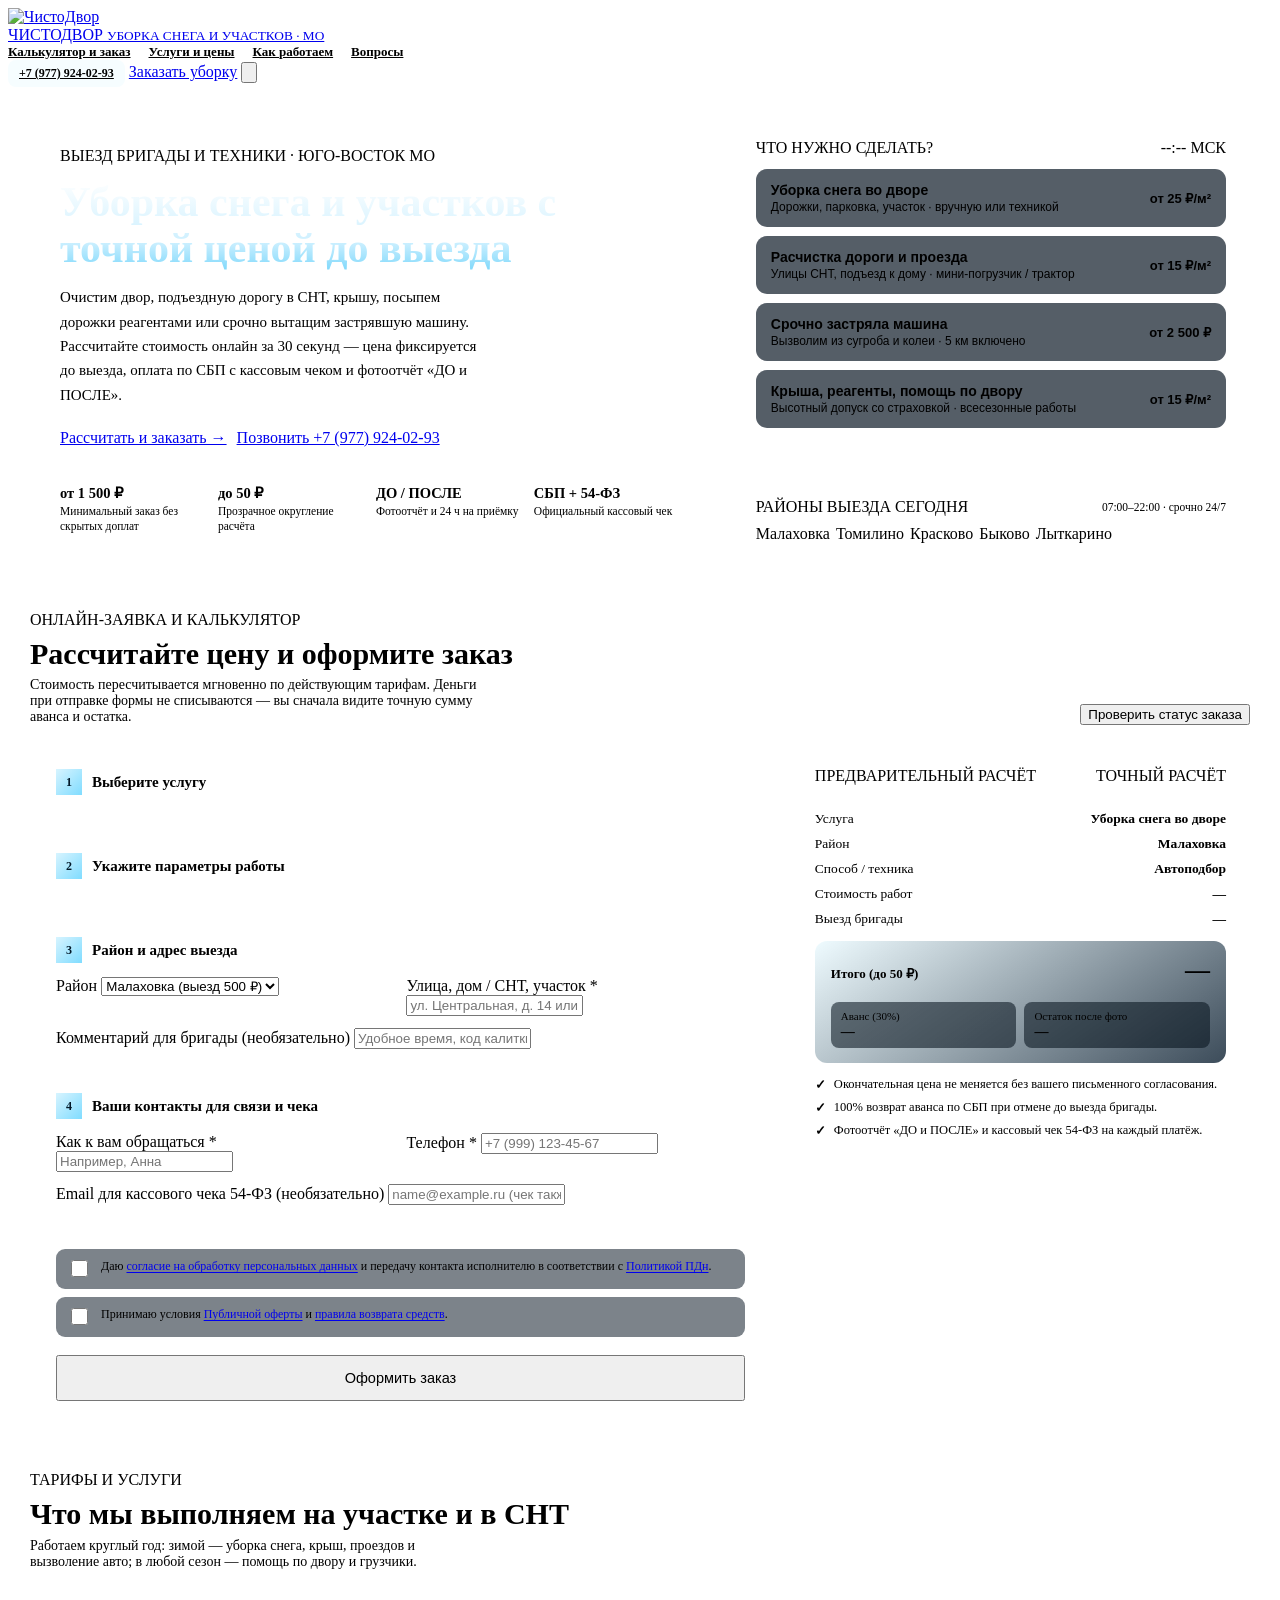
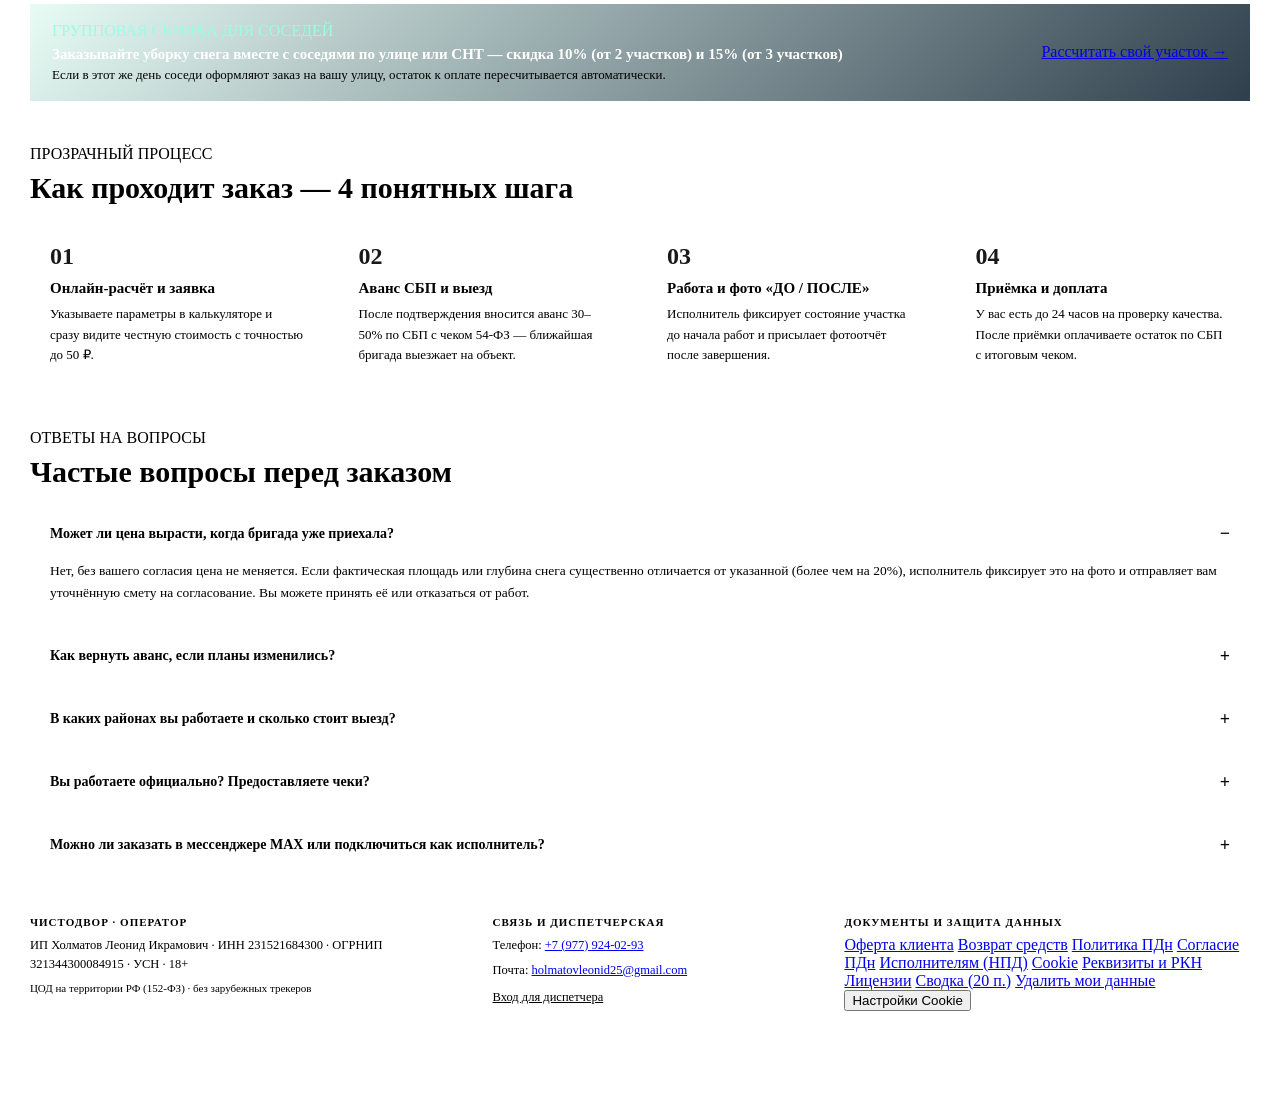
==== commit 302a0d30: "Add custom ChistoDvor brand logo, favicon set, apple-touch-icon, and OG image Co-authored-by: arena-" ====
--- a/web/index.html
+++ b/web/index.html
@@ -8,6 +8,15 @@
     name="description"
     content="Онлайн-расчёт и заказ уборки снега во дворе, расчистки дорог, крыш, посыпки реагентами и помощи авто в Малаховке, Томилино, Красково, Быково и Лыткарино. Оплата СБП с чеком 54-ФЗ и фотоотчёт ДО/ПОСЛЕ."
   />
+  <meta name="theme-color" content="#04101a" />
+  <meta property="og:type" content="website" />
+  <meta property="og:title" content="ЧистоДвор · Уборка снега, расчистка участков и срочный выезд в МО" />
+  <meta property="og:description" content="Онлайн-калькулятор с точностью до 50 ₽, оплата по СБП с чеком 54-ФЗ и фотоотчёт ДО/ПОСЛЕ." />
+  <meta property="og:image" content="/static/chistodvor-bot-logo.png" />
+  <link rel="icon" href="/favicon.ico" sizes="any" />
+  <link rel="icon" type="image/png" sizes="32x32" href="/static/favicon-32x32.png" />
+  <link rel="icon" type="image/png" sizes="192x192" href="/static/favicon-192x192.png" />
+  <link rel="apple-touch-icon" sizes="180x180" href="/static/apple-touch-icon.png" />
   <link rel="stylesheet" href="/static/fonts.css" />
   <link rel="stylesheet" href="/static/styles.css" />
   <style>
@@ -899,11 +908,8 @@
 <body>
   <header class="topbar">
     <a class="brand" href="#">
-      <div class="brand-mark" aria-hidden="true">
-        <svg viewBox="0 0 24 24" width="20" height="20" fill="none" stroke="currentColor" stroke-width="1.8">
-          <path d="M12 2v20M2 12h20M4.93 4.93l14.14 14.14M19.07 4.93L4.93 19.07" />
-          <path d="M9.5 4.5L12 7l2.5-2.5M9.5 19.5L12 17l2.5 2.5M4.5 9.5L7 12l-2.5 2.5M19.5 9.5L17 12l2.5 2.5" />
-        </svg>
+      <div class="brand-mark brand-mark-img" aria-hidden="true">
+        <img src="/static/brand-logo.png" alt="ЧистоДвор" width="38" height="38" />
       </div>
       <div class="brand-sub">
         <span>ЧИСТОДВОР</span>
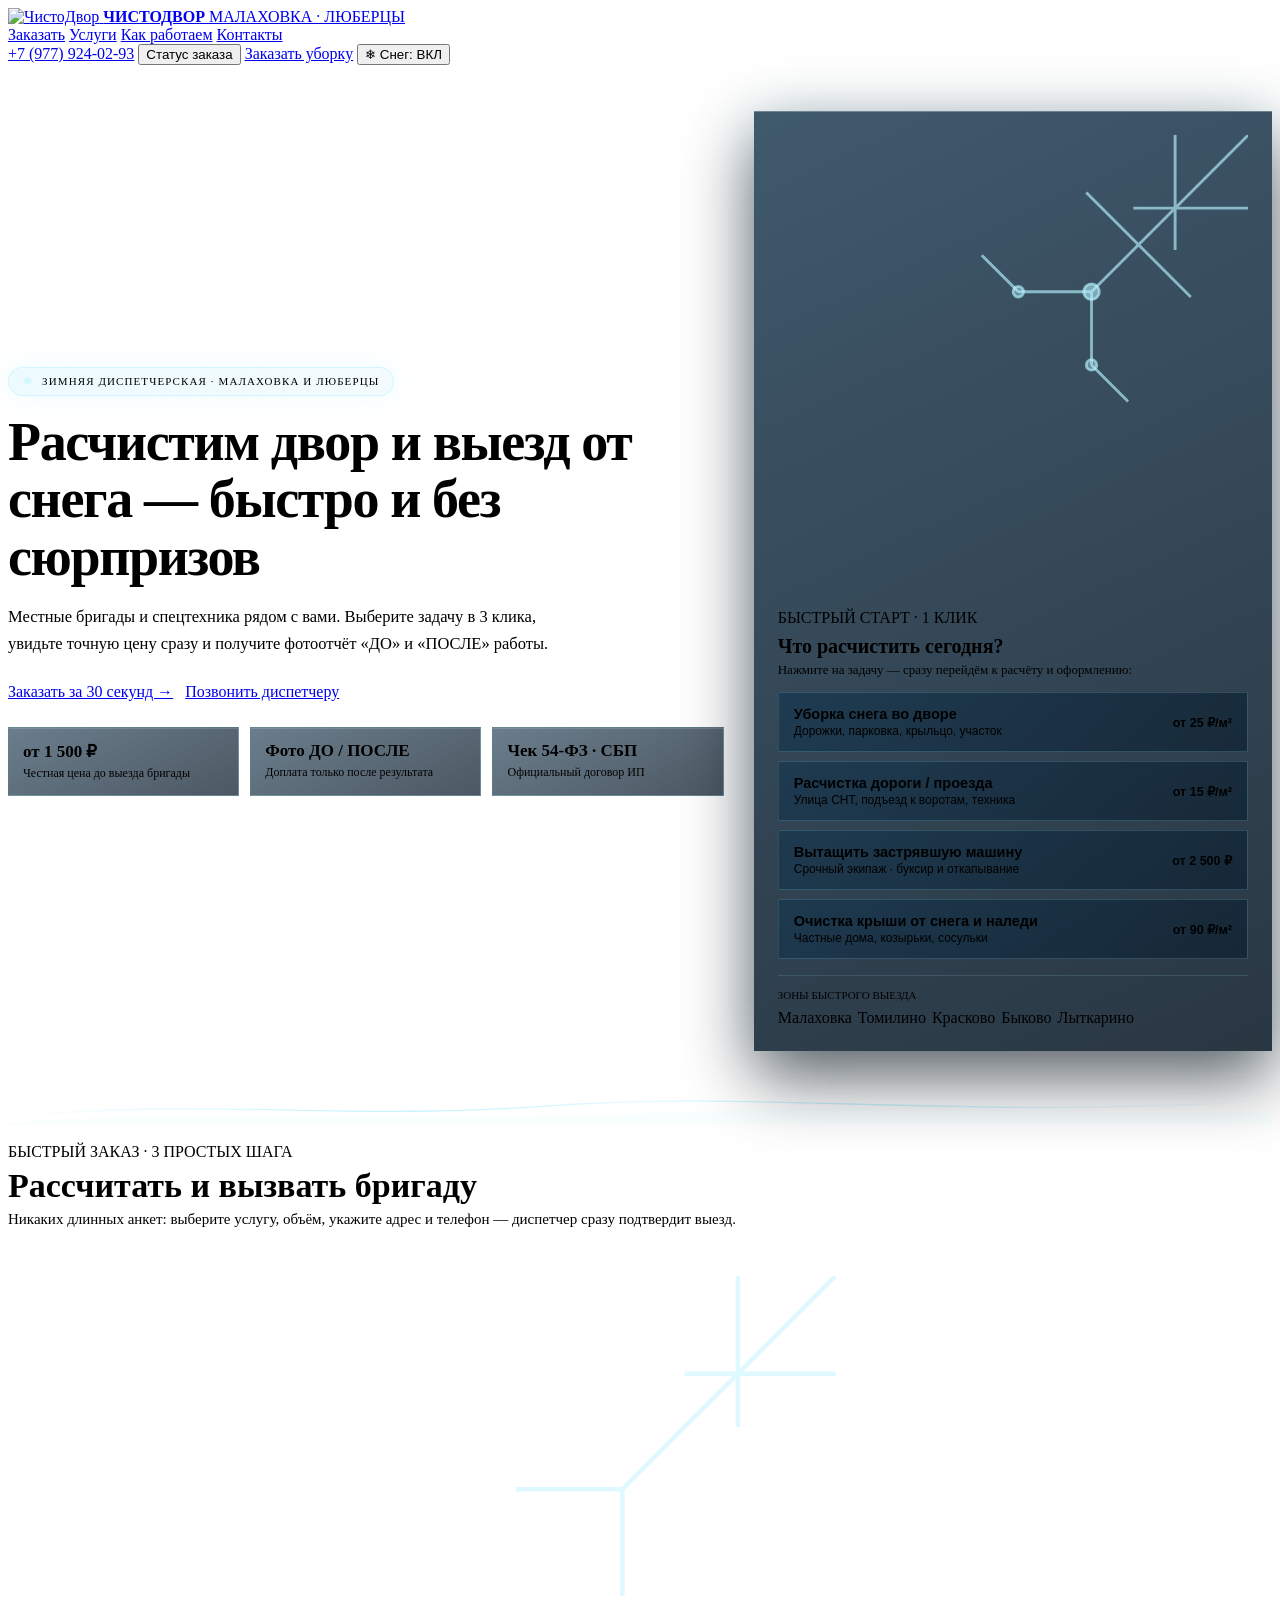
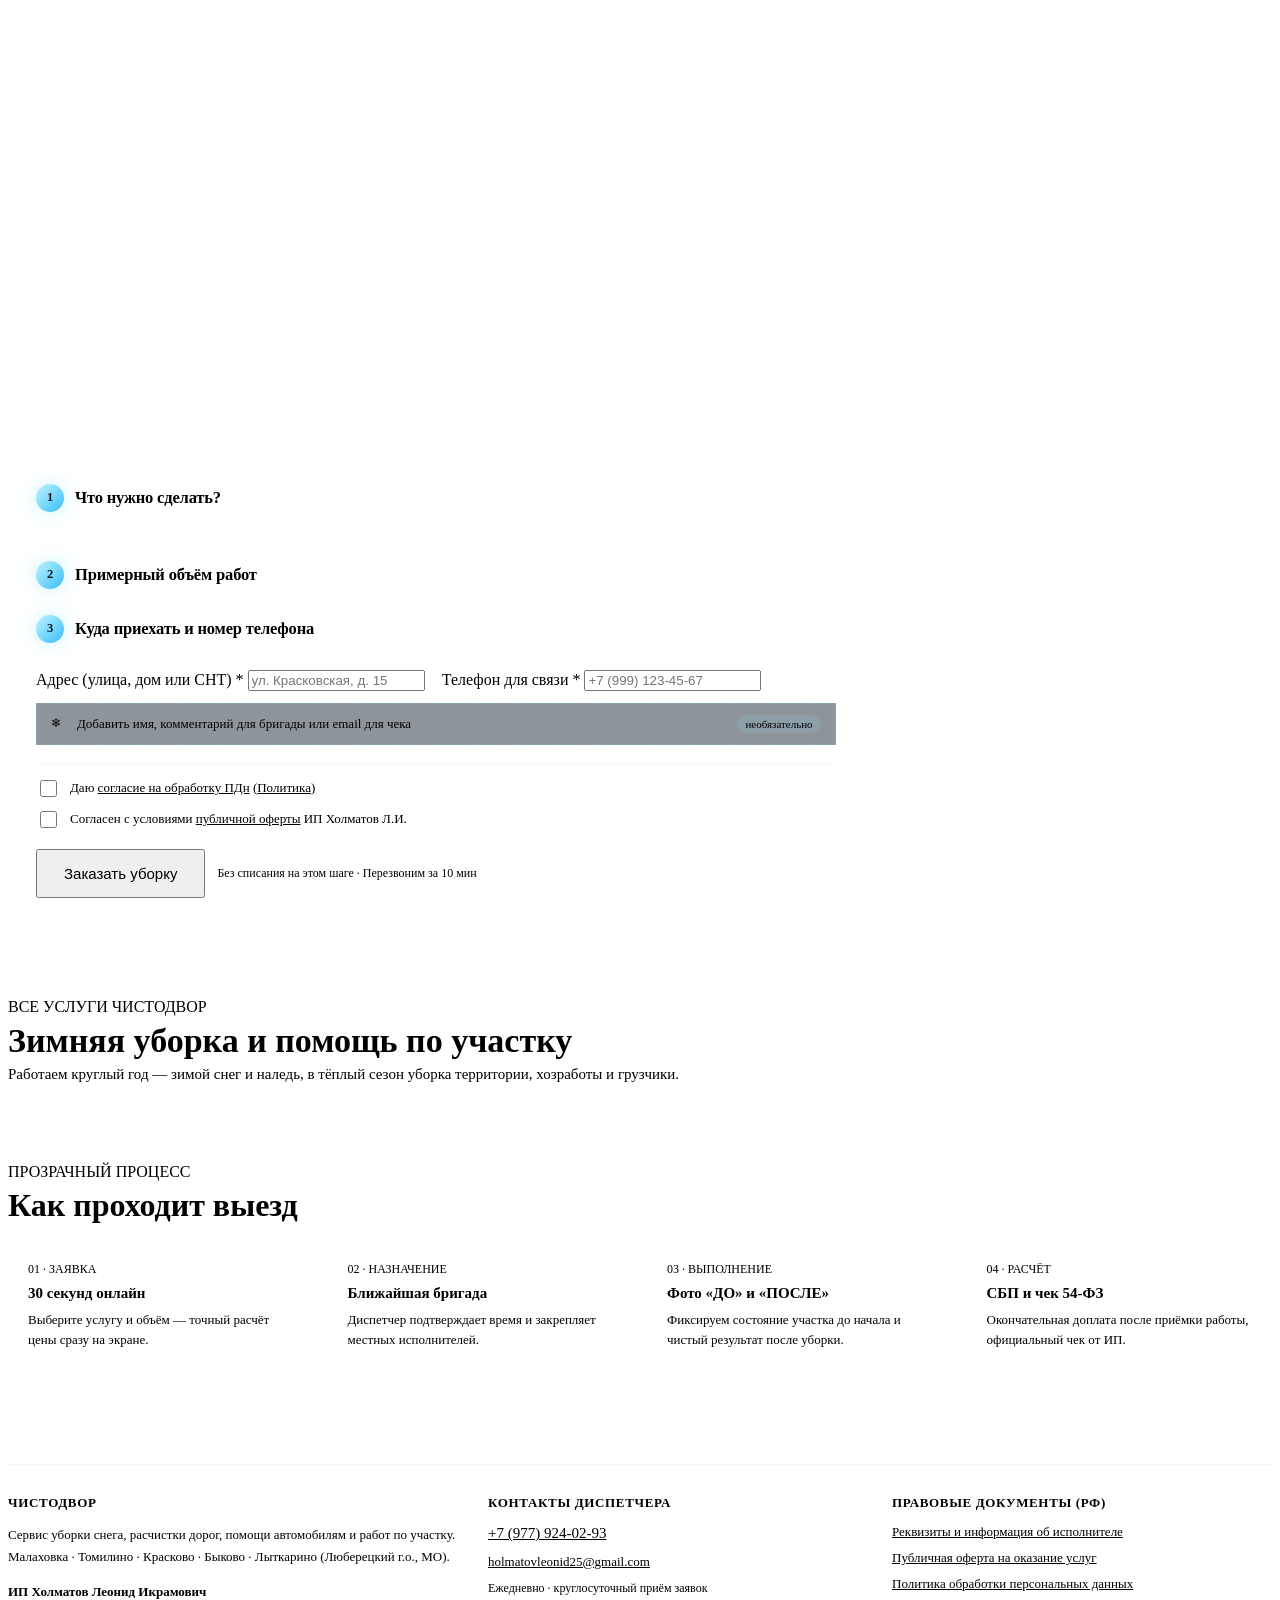
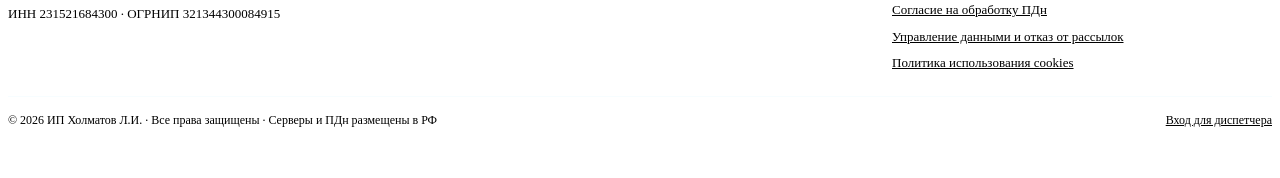
==== commit e5c8529d: "feat(ui): deepen custom winter styling, simplify 3-step booking & add MO 2026 tariff preset Co-autho" ====
--- a/web/index.html
+++ b/web/index.html
@@ -1,1040 +1,648 @@
-<!doctype html>
+<!DOCTYPE html>
 <html lang="ru">
 <head>
-  <meta charset="utf-8" />
-  <meta name="viewport" content="width=device-width,initial-scale=1" />
-  <title>ЧистоДвор · Уборка снега, расчистка участков и срочный выезд в МО</title>
-  <meta
-    name="description"
-    content="Онлайн-расчёт и заказ уборки снега во дворе, расчистки дорог, крыш, посыпки реагентами и помощи авто в Малаховке, Томилино, Красково, Быково и Лыткарино. Оплата СБП с чеком 54-ФЗ и фотоотчёт ДО/ПОСЛЕ."
-  />
-  <meta name="theme-color" content="#04101a" />
-  <meta property="og:type" content="website" />
-  <meta property="og:title" content="ЧистоДвор · Уборка снега, расчистка участков и срочный выезд в МО" />
-  <meta property="og:description" content="Онлайн-калькулятор с точностью до 50 ₽, оплата по СБП с чеком 54-ФЗ и фотоотчёт ДО/ПОСЛЕ." />
-  <meta property="og:image" content="/static/chistodvor-bot-logo.png" />
+  <meta charset="UTF-8" />
+  <meta name="viewport" content="width=device-width, initial-scale=1.0" />
+  <title>ЧистоДвор — Уборка снега, выезд спецтехники и помощь по участку в Малаховке и Люберцах</title>
+  <meta name="description" content="ЧистоДвор — быстрая уборка снега во дворе и на дорогах, помощь застрявшим авто, расчистка крыш и уход за участком. Малаховка, Томилино, Красково, Быково, Лыткарино. Расчёт цены онлайн за 30 секунд." />
   <link rel="icon" href="/favicon.ico" sizes="any" />
   <link rel="icon" type="image/png" sizes="32x32" href="/static/favicon-32x32.png" />
   <link rel="icon" type="image/png" sizes="192x192" href="/static/favicon-192x192.png" />
-  <link rel="apple-touch-icon" sizes="180x180" href="/static/apple-touch-icon.png" />
+  <link rel="apple-touch-icon" sizes="180x180" href="/apple-touch-icon.png" />
+  <meta property="og:title" content="ЧистоДвор — Уборка снега и уход за участком в Люберцах и Малаховке" />
+  <meta property="og:description" content="Расчёт стоимости за 30 секунд, выезд местных бригад, фотоотчёт ДО/ПОСЛЕ, оплата СБП с чеком 54-ФЗ." />
+  <meta property="og:image" content="/static/chistodvor-bot-logo.png" />
   <link rel="stylesheet" href="/static/fonts.css" />
   <link rel="stylesheet" href="/static/styles.css" />
   <style>
-    html {
-      scroll-behavior: smooth;
-    }
-
-    .page-shell {
-      max-width: 1220px;
-      margin: 0 auto;
-      padding: 28px 22px 64px;
-      display: grid;
-      gap: 44px;
-    }
-
-    /* Навигация в шапке */
-    .top-anchors {
+    /* ===== КАСТОМНАЯ ЗИМНЯЯ АТМОСФЕРА И УПРОЩЁННЫЙ ЗАКАЗ ===== */
+    .hero-grid {
+      display: grid;
+      grid-template-columns: 1.16fr 0.84fr;
+      gap: 30px;
+      align-items: center;
+      padding: 46px 0 38px;
+      position: relative;
+    }
+
+    .winter-season-tag {
+      display: inline-flex;
+      align-items: center;
+      gap: 9px;
+      padding: 7px 14px;
+      border-radius: 999px;
+      background: linear-gradient(135deg, rgba(125, 226, 255, 0.14), rgba(56, 189, 248, 0.06));
+      border: 1px solid rgba(155, 234, 255, 0.34);
+      font-family: var(--font-mono);
+      font-size: 11px;
+      letter-spacing: 0.1em;
+      color: var(--cryo);
+      box-shadow: 0 0 22px rgba(125, 226, 255, 0.14), inset 0 1px 0 rgba(255,255,255,0.22);
+    }
+    .winter-flake-spin {
+      display: inline-flex;
+      color: #c2f4ff;
+      animation: spinFlake 18s linear infinite;
+    }
+    @keyframes spinFlake { to { transform: rotate(360deg); } }
+
+    .hero-title {
+      font-size: clamp(32px, 4.4vw, 54px);
+      line-height: 1.07;
+      margin: 18px 0 16px;
+      letter-spacing: -0.025em;
+    }
+    .hero-sub {
+      font-size: 16.5px;
+      line-height: 1.65;
+      color: var(--text-frost);
+      max-width: 575px;
+      margin: 0 0 26px;
+    }
+    .hero-actions { display: flex; gap: 12px; flex-wrap: wrap; align-items: center; }
+    .hero-proof {
+      display: grid;
+      grid-template-columns: repeat(3, minmax(0, 1fr));
+      gap: 11px;
+      margin-top: 26px;
+    }
+    .proof-chip {
+      padding: 13px 14px;
+      border-radius: var(--radius-md);
+      background: linear-gradient(155deg, rgba(16, 46, 70, 0.62), rgba(7, 24, 39, 0.72));
+      border: 1px solid rgba(155, 232, 255, 0.2);
+      box-shadow: inset 0 1px 0 rgba(235, 251, 255, 0.14);
+    }
+    .proof-chip strong {
+      display: block;
+      font-family: var(--font-display);
+      font-size: 17px;
+      color: var(--cryo);
+      margin-bottom: 3px;
+    }
+    .proof-chip span { font-size: 12px; color: var(--text-muted); line-height: 1.35; display: block; }
+
+    /* Ледяная карточка быстрого выбора в Hero */
+    .hero-quick-card {
+      padding: 24px;
+      position: relative;
+      overflow: hidden;
+      background: linear-gradient(155deg, rgba(16, 48, 72, 0.8), rgba(6, 22, 36, 0.86));
+      border-color: rgba(156, 234, 255, 0.3);
+      box-shadow:
+        0 26px 65px rgba(1, 9, 17, 0.65),
+        inset 0 1px 0 rgba(235, 251, 255, 0.28),
+        0 0 42px rgba(96, 215, 255, 0.12);
+    }
+    .quick-list { display: grid; gap: 9px; margin-top: 14px; }
+    .quick-item {
       display: flex;
       align-items: center;
-      gap: 18px;
-      margin-right: 6px;
-    }
-
-    .top-anchors a {
-      font-size: 13px;
+      justify-content: space-between;
+      gap: 12px;
+      width: 100%;
+      padding: 13px 15px;
+      border-radius: var(--radius-md);
+      border: 1px solid rgba(154, 230, 255, 0.18);
+      background: linear-gradient(135deg, rgba(18, 52, 78, 0.62), rgba(9, 28, 44, 0.62));
+      color: var(--text-snow);
+      text-align: left;
+      cursor: pointer;
+      transition: transform 0.2s var(--ease-ice), border-color 0.2s, background 0.2s, box-shadow 0.2s;
+    }
+    .quick-item:hover {
+      transform: translateY(-2px);
+      border-color: rgba(158, 236, 255, 0.56);
+      background: linear-gradient(135deg, rgba(28, 82, 118, 0.72), rgba(12, 39, 62, 0.72));
+      box-shadow: 0 10px 24px rgba(0, 12, 24, 0.4), inset 0 1px 0 rgba(255, 255, 255, 0.22);
+    }
+    .quick-item-title { font-weight: 600; font-size: 14.5px; display: block; }
+    .quick-item-sub { font-size: 12px; color: var(--text-muted); margin-top: 2px; display: block; }
+    .quick-item-price {
+      font-family: var(--font-mono);
+      font-size: 12.5px;
+      color: var(--cryo);
+      white-space: nowrap;
       font-weight: 600;
+    }
+
+    /* ===== УПРОЩЁННЫЙ 3-ШАГОВЫЙ КАЛЬКУЛЯТОР И ЗАКАЗ ===== */
+    .order-section { padding: 14px 0 46px; }
+    .order-layout {
+      display: grid;
+      grid-template-columns: minmax(0, 1.38fr) minmax(300px, 0.62fr);
+      gap: 24px;
+      align-items: start;
+    }
+    .order-card {
+      padding: 28px;
+      position: relative;
+      overflow: hidden;
+      border-color: rgba(156, 234, 255, 0.28);
+    }
+
+    .step-header {
+      display: flex;
+      align-items: center;
+      gap: 11px;
+      margin: 26px 0 13px;
+    }
+    .step-header:first-of-type { margin-top: 4px; }
+    .step-num {
+      width: 28px;
+      height: 28px;
+      border-radius: 50%;
+      display: grid;
+      place-items: center;
+      font-family: var(--font-mono);
+      font-size: 12.5px;
+      font-weight: 700;
+      color: #031521;
+      background: linear-gradient(135deg, #c2f4ff, #38bdf8);
+      box-shadow: 0 0 18px rgba(125, 226, 255, 0.42);
+      flex-shrink: 0;
+    }
+    .step-header h3 { margin: 0; font-size: 16.5px; letter-spacing: -0.01em; }
+
+    /* Шаг 1: 4 основные зимние карточки + компактные доп. чипы */
+    .service-primary-grid {
+      display: grid;
+      grid-template-columns: repeat(2, minmax(0, 1fr));
+      gap: 10px;
+    }
+    .svc-tab {
+      display: flex;
+      align-items: center;
+      gap: 12px;
+      padding: 13px 14px;
+      border-radius: var(--radius-md);
+      border: 1px solid rgba(154, 230, 255, 0.18);
+      background: linear-gradient(145deg, rgba(12, 37, 57, 0.68), rgba(7, 23, 37, 0.72));
       color: var(--text-frost);
-      transition: color 0.15s ease;
-    }
-
-    .top-anchors a:hover {
+      cursor: pointer;
+      text-align: left;
+      transition: all 0.2s var(--ease-ice);
+    }
+    .svc-tab:hover {
+      border-color: rgba(154, 234, 255, 0.46);
+      transform: translateY(-1px);
+    }
+    .svc-tab.active {
+      border-color: rgba(156, 236, 255, 0.78);
+      background: linear-gradient(145deg, rgba(56, 189, 248, 0.24), rgba(14, 52, 82, 0.85));
+      color: var(--text-snow);
+      box-shadow: 0 0 0 1px rgba(125, 226, 255, 0.25), 0 10px 26px rgba(20, 118, 172, 0.22);
+    }
+    .svc-tab-ico {
+      width: 36px;
+      height: 36px;
+      border-radius: 11px;
+      display: grid;
+      place-items: center;
+      background: rgba(125, 226, 255, 0.12);
       color: var(--cryo);
-    }
-
-    .phone-pill {
+      flex-shrink: 0;
+    }
+    .svc-tab.active .svc-tab-ico {
+      background: rgba(156, 236, 255, 0.24);
+      color: #ffffff;
+    }
+    .svc-tab-text strong { display: block; font-size: 14px; font-weight: 600; line-height: 1.25; }
+    .svc-tab-text small { display: block; font-family: var(--font-mono); font-size: 11.5px; color: var(--cryo); margin-top: 2px; }
+
+    .service-secondary-row {
+      display: flex;
+      gap: 8px;
+      flex-wrap: wrap;
+      margin-top: 10px;
+    }
+    .svc-mini-chip {
       display: inline-flex;
       align-items: center;
       gap: 7px;
-      padding: 6px 11px;
-      border-radius: 8px;
-      border: 1px solid var(--ice-edge);
-      background: rgba(140, 228, 255, 0.08);
-      color: var(--text-crystal);
-      font-family: var(--font-mono);
-      font-size: 12px;
-      font-weight: 600;
-      white-space: nowrap;
-    }
-
-    .phone-pill:hover {
-      border-color: var(--cryo);
-      color: #fff;
-    }
-
-    /* HERO */
-    .hero-grid {
-      display: grid;
-      grid-template-columns: 1.25fr 0.95fr;
-      gap: 20px;
-      align-items: stretch;
-    }
-
-    .hero-main {
-      padding: 32px 30px;
-      display: flex;
-      flex-direction: column;
-      justify-content: space-between;
-      gap: 22px;
-    }
-
-    .hero-title {
-      font-size: clamp(27px, 3.6vw, 42px);
-      line-height: 1.1;
-      margin: 14px 0 14px;
-      font-weight: 800;
-      background: linear-gradient(180deg, #ffffff 0%, #cef0ff 68%, #7ed8fb 100%);
-      -webkit-background-clip: text;
-      -webkit-text-fill-color: transparent;
-    }
-
-    .hero-lead {
+      padding: 7px 12px;
+      border-radius: 999px;
+      border: 1px solid rgba(154, 230, 255, 0.18);
+      background: rgba(9, 28, 44, 0.6);
       color: var(--text-frost);
-      font-size: 15px;
-      line-height: 1.62;
-      max-width: 58ch;
-      margin: 0;
-    }
-
-    .hero-actions {
-      display: flex;
-      flex-wrap: wrap;
-      gap: 10px;
-      align-items: center;
-    }
-
-    .hero-metrics {
-      display: grid;
-      grid-template-columns: repeat(4, minmax(0, 1fr));
-      gap: 10px;
-      padding-top: 16px;
-      border-top: 1px solid var(--ice-edge-soft);
-    }
-
-    .metric-box .m-val {
-      font-family: var(--font-display);
-      font-size: 14.5px;
-      font-weight: 700;
-      color: var(--cryo);
-    }
-
-    .metric-box .m-lbl {
-      font-size: 11.5px;
-      color: var(--text-muted);
-      margin-top: 2px;
-      line-height: 1.35;
-    }
-
-    /* Правая карточка быстрого выбора */
-    .hero-quick {
-      padding: 24px;
-      display: flex;
-      flex-direction: column;
-      justify-content: space-between;
-      gap: 16px;
-    }
-
-    .quick-list {
-      display: grid;
+      font-size: 12.5px;
+      cursor: pointer;
+      transition: all 0.18s var(--ease-ice);
+    }
+    .svc-mini-chip small { font-family: var(--font-mono); font-size: 11px; color: var(--text-muted); }
+    .svc-mini-chip:hover { border-color: rgba(154, 234, 255, 0.45); color: var(--text-snow); }
+    .svc-mini-chip.active {
+      border-color: rgba(156, 236, 255, 0.72);
+      background: rgba(56, 189, 248, 0.22);
+      color: var(--text-snow);
+    }
+    .svc-mini-chip.active small { color: var(--cryo); }
+
+    /* Шаг 2: 1-клик карточки объёма + аккуратная шторка деталей */
+    .size-cards-grid {
+      display: grid;
+      grid-template-columns: repeat(2, minmax(0, 1fr));
       gap: 9px;
     }
-
-    .quick-tile {
-      width: 100%;
-      display: flex;
-      justify-content: space-between;
-      align-items: center;
-      gap: 12px;
-      padding: 13px 15px;
-      text-align: left;
-      border-radius: 11px;
-      border: 1px solid var(--ice-edge-soft);
-      background: rgba(5, 19, 32, 0.68);
-      color: var(--text-crystal);
-      cursor: pointer;
-      transition: all 0.16s ease;
-    }
-
-    .quick-tile:hover {
-      border-color: var(--cryo);
-      background: rgba(140, 228, 255, 0.12);
-      transform: translateX(3px);
-    }
-
-    .quick-tile strong {
-      display: block;
-      font-size: 14px;
-      font-weight: 700;
-    }
-
-    .quick-tile small {
-      display: block;
-      font-size: 12px;
-      color: var(--text-muted);
-      margin-top: 2px;
-    }
-
-    .quick-price {
-      font-family: var(--font-mono);
-      font-size: 13px;
-      font-weight: 700;
-      color: var(--cryo);
-      white-space: nowrap;
-    }
-
-    .zones-box {
-      padding-top: 12px;
-      border-top: 1px solid var(--ice-edge-soft);
-      display: grid;
-      gap: 9px;
-    }
-
-    .zone-strip {
-      display: flex;
-      flex-wrap: wrap;
-      gap: 6px;
-    }
-
-    /* Заголовки секций */
-    .sec-head {
-      display: flex;
-      justify-content: space-between;
-      align-items: flex-end;
-      gap: 16px;
-      flex-wrap: wrap;
-      margin-bottom: 18px;
-    }
-
-    .sec-head h2 {
-      margin: 8px 0 0;
-      font-size: clamp(21px, 2.6vw, 30px);
-      line-height: 1.15;
-    }
-
-    .sec-sub {
-      color: var(--text-frost);
-      font-size: 14px;
-      margin: 6px 0 0;
-      max-width: 64ch;
-    }
-
-    /* Панель проверки статуса заказа */
-    .track-drawer {
-      margin-bottom: 18px;
-      padding: 18px 20px;
-    }
-
-    .track-drawer[hidden] {
-      display: none !important;
-    }
-
-    .track-row {
-      display: flex;
-      gap: 10px;
-      flex-wrap: wrap;
-      align-items: flex-end;
-    }
-
-    .track-card {
-      margin-top: 12px;
-      padding: 13px 15px;
-      border-radius: 10px;
-      border: 1px solid var(--ice-edge);
-      background: rgba(5, 20, 34, 0.72);
-    }
-
-    /* КАЛЬКУЛЯТОР И ФОРМА ЗАКАЗА */
-    .order-grid {
-      display: grid;
-      grid-template-columns: 1.42fr 0.88fr;
-      gap: 20px;
-      align-items: start;
-    }
-
-    .order-panel {
-      padding: 26px;
-    }
-
-    .order-step {
-      padding-bottom: 22px;
-      margin-bottom: 22px;
-      border-bottom: 1px solid var(--ice-edge-soft);
-    }
-
-    .order-step:last-of-type {
-      border-bottom: 0;
-      margin-bottom: 16px;
-      padding-bottom: 0;
-    }
-
-    .step-title {
-      display: flex;
-      align-items: center;
-      gap: 10px;
-      margin: 0 0 14px;
-      font-family: var(--font-display);
-      font-size: 15px;
-      font-weight: 700;
-    }
-
-    .step-num {
-      width: 26px;
-      height: 26px;
-      display: grid;
-      place-items: center;
-      font-family: var(--font-mono);
-      font-size: 12px;
-      font-weight: 700;
-      color: #031929;
-      background: linear-gradient(135deg, #d7f4ff 0%, #80dcff 100%);
-      clip-path: var(--cut-sm);
-      flex-shrink: 0;
-    }
-
-    /* Вкладки выбора услуги */
-    .svc-tabs-grid {
-      display: grid;
-      grid-template-columns: repeat(3, minmax(0, 1fr));
-      gap: 9px;
-    }
-
-    .svc-tab {
-      display: flex;
-      align-items: center;
-      gap: 10px;
-      padding: 11px 12px;
-      border-radius: 10px;
-      border: 1px solid var(--ice-edge-soft);
-      background: rgba(5, 19, 32, 0.64);
+    .size-cards-grid.cols-3 { grid-template-columns: repeat(3, minmax(0, 1fr)); }
+    .size-card {
+      padding: 12px 14px;
+      border-radius: var(--radius-md);
+      border: 1px solid rgba(154, 230, 255, 0.18);
+      background: rgba(8, 25, 40, 0.65);
       color: var(--text-frost);
       cursor: pointer;
       text-align: left;
-      transition: all 0.15s ease;
-    }
-
-    .svc-tab:hover {
-      border-color: var(--ice-edge-strong);
-      color: #fff;
-    }
-
-    .svc-tab.active {
-      border-color: var(--cryo);
-      background: linear-gradient(135deg, rgba(140, 228, 255, 0.2), rgba(16, 62, 96, 0.72));
-      color: #fff;
-      box-shadow: 0 0 20px rgba(140, 228, 255, 0.16);
-    }
-
-    .svc-tab-ico {
-      width: 34px;
-      height: 34px;
-      display: grid;
-      place-items: center;
-      border-radius: 8px;
-      background: rgba(140, 228, 255, 0.1);
+      transition: all 0.18s var(--ease-ice);
+    }
+    .size-card strong { display: block; font-size: 13.5px; font-weight: 600; color: var(--text-snow); }
+    .size-card span { display: block; font-size: 11.5px; color: var(--text-muted); margin-top: 2px; }
+    .size-card:hover { border-color: rgba(154, 234, 255, 0.44); }
+    .size-card.active {
+      border-color: rgba(156, 236, 255, 0.76);
+      background: linear-gradient(145deg, rgba(56, 189, 248, 0.22), rgba(11, 38, 60, 0.85));
+      box-shadow: inset 0 1px 0 rgba(255, 255, 255, 0.16);
+    }
+    .size-card.active span { color: var(--cryo); }
+
+    /* Сворачиваемые шторки доп. опций (убираем перегруз вводных!) */
+    .details-drawer {
+      margin-top: 12px;
+      border-radius: var(--radius-md);
+      border: 1px dashed rgba(145, 224, 255, 0.24);
+      background: rgba(6, 20, 33, 0.45);
+      overflow: hidden;
+    }
+    .details-drawer summary {
+      list-style: none;
+      cursor: pointer;
+      padding: 11px 14px;
+      display: flex;
+      align-items: center;
+      justify-content: space-between;
+      gap: 10px;
+      font-size: 13px;
+      color: var(--text-frost);
+      user-select: none;
+    }
+    .details-drawer summary::-webkit-details-marker { display: none; }
+    .details-drawer summary::before {
+      content: '❄';
       color: var(--cryo);
-      flex-shrink: 0;
-    }
-
-    .svc-tab-text strong {
-      display: block;
-      font-size: 12.5px;
-      line-height: 1.25;
-    }
-
-    .svc-tab-text small {
-      display: block;
+      font-size: 12px;
+      margin-right: 6px;
+    }
+    .details-drawer[open] summary {
+      border-bottom: 1px solid rgba(145, 224, 255, 0.14);
+      color: var(--text-snow);
+    }
+    .details-badge {
+      margin-left: auto;
       font-family: var(--font-mono);
       font-size: 11px;
+      padding: 3px 8px;
+      border-radius: 999px;
+      background: rgba(125, 226, 255, 0.12);
       color: var(--cryo);
-      margin-top: 2px;
-    }
-
-    /* Динамические параметры */
-    .param-block {
-      margin-bottom: 15px;
-    }
-
-    .param-block:last-child {
-      margin-bottom: 0;
-    }
-
-    .param-row-head {
+      white-space: nowrap;
+    }
+    .details-body {
+      padding: 14px;
+      display: grid;
+      gap: 14px;
+    }
+
+    .param-block { display: grid; gap: 7px; }
+    .param-row-head { display: flex; justify-content: space-between; align-items: center; gap: 10px; flex-wrap: wrap; }
+    .range-input-row { display: flex; align-items: center; gap: 12px; }
+    .choice-pills { display: grid; grid-template-columns: repeat(3, minmax(0, 1fr)); gap: 8px; }
+    .choice-pill {
+      padding: 9px 10px;
+      border-radius: 12px;
+      border: 1px solid rgba(145, 222, 255, 0.2);
+      background: rgba(7, 23, 37, 0.7);
+      color: var(--text-frost);
+      cursor: pointer;
+      text-align: center;
+      transition: all 0.18s var(--ease-ice);
+    }
+    .choice-pill span { display: block; font-size: 12.5px; font-weight: 600; }
+    .choice-pill small { display: block; font-size: 11px; color: var(--text-muted); margin-top: 1px; font-family: var(--font-mono); }
+    .choice-pill.active {
+      border-color: rgba(145, 232, 255, 0.72);
+      background: rgba(56, 189, 248, 0.22);
+      color: var(--text-snow);
+    }
+    .choice-pill.active small { color: var(--cryo); }
+
+    /* Шаг 3: Тактильные ледяные пилюли районов */
+    .zone-pills-grid {
       display: flex;
-      justify-content: space-between;
-      align-items: center;
-      gap: 10px;
       flex-wrap: wrap;
-      margin-bottom: 6px;
-    }
-
-    .preset-chips {
-      display: flex;
-      gap: 6px;
-      flex-wrap: wrap;
-    }
-
-    .preset-chip {
-      padding: 4px 9px;
-      border-radius: 6px;
-      border: 1px solid var(--ice-edge-soft);
-      background: rgba(140, 228, 255, 0.06);
+      gap: 8px;
+      margin-bottom: 14px;
+    }
+    .zone-pick-pill {
+      padding: 9px 13px;
+      border-radius: 13px;
+      border: 1px solid rgba(145, 224, 255, 0.2);
+      background: rgba(8, 25, 40, 0.65);
       color: var(--text-frost);
-      font-family: var(--font-mono);
-      font-size: 11px;
       cursor: pointer;
-    }
-
-    .preset-chip:hover,
-    .preset-chip.active {
-      border-color: var(--cryo);
-      background: rgba(140, 228, 255, 0.18);
-      color: #fff;
-    }
-
-    .range-input-row {
-      display: flex;
-      gap: 12px;
-      align-items: center;
-    }
-
-    .range-input-row input[type="range"] {
-      flex: 1;
-      accent-color: #7ad8fb;
-      cursor: pointer;
-    }
-
-    .choice-pills {
-      display: grid;
-      grid-template-columns: repeat(3, minmax(0, 1fr));
-      gap: 8px;
-    }
-
-    .choice-pill {
-      padding: 9px 11px;
-      border-radius: 9px;
-      border: 1px solid var(--ice-edge-soft);
-      background: rgba(5, 19, 32, 0.64);
-      color: var(--text-frost);
       text-align: left;
-      cursor: pointer;
-      transition: all 0.15s ease;
-    }
-
-    .choice-pill span {
-      display: block;
-      font-size: 13px;
-      font-weight: 600;
-    }
-
-    .choice-pill small {
-      display: block;
-      font-family: var(--font-mono);
-      font-size: 11px;
-      color: var(--text-muted);
-      margin-top: 2px;
-    }
-
-    .choice-pill:hover {
-      border-color: var(--ice-edge-strong);
-      color: #fff;
-    }
-
-    .choice-pill.active {
-      border-color: var(--cryo);
-      background: rgba(140, 228, 255, 0.16);
-      color: #fff;
-    }
-
-    .choice-pill.active small {
-      color: var(--cryo);
-    }
-
-    .form-grid-2 {
-      display: grid;
-      grid-template-columns: 1fr 1fr;
-      gap: 12px;
-      margin-bottom: 12px;
-    }
+      transition: all 0.18s var(--ease-ice);
+    }
+    .zone-pick-pill strong { display: block; font-size: 13px; font-weight: 600; color: var(--text-snow); }
+    .zone-pick-pill small { display: block; font-family: var(--font-mono); font-size: 10.5px; color: var(--text-muted); margin-top: 1px; }
+    .zone-pick-pill:hover { border-color: rgba(154, 234, 255, 0.48); }
+    .zone-pick-pill.active {
+      border-color: rgba(156, 236, 255, 0.78);
+      background: linear-gradient(145deg, rgba(56, 189, 248, 0.24), rgba(11, 38, 60, 0.88));
+    }
+    .zone-pick-pill.active small { color: var(--cryo); }
 
     .ice-check {
       display: flex;
       align-items: flex-start;
       gap: 10px;
-      padding: 10px 12px;
-      border-radius: 9px;
-      border: 1px solid var(--ice-edge-soft);
-      background: rgba(5, 19, 32, 0.52);
+      font-size: 13px;
       color: var(--text-frost);
-      font-size: 13px;
-      line-height: 1.45;
+      line-height: 1.5;
       cursor: pointer;
     }
-
-    .ice-check input[type="checkbox"] {
-      width: 17px;
-      height: 17px;
-      margin-top: 2px;
-      accent-color: #7ad8fb;
-      flex-shrink: 0;
-      cursor: pointer;
-    }
-
-    .consent-group {
-      display: grid;
-      gap: 8px;
-      margin: 14px 0 18px;
-    }
-
-    .consent-group .ice-check {
-      font-size: 12px;
-      padding: 9px 11px;
-    }
-
-    .consent-group a {
-      text-decoration: underline;
-      text-underline-offset: 2px;
-    }
-
+    .ice-check input { width: 17px; height: 17px; margin-top: 2px; accent-color: var(--cryo); flex-shrink: 0; }
+    .ice-check a { color: var(--cryo); text-decoration: underline; }
+
+    .form-grid-2 { display: grid; grid-template-columns: repeat(2, minmax(0, 1fr)); gap: 12px; }
     .form-error {
-      padding: 11px 14px;
-      border-radius: 9px;
-      border: 1px solid rgba(255, 100, 127, 0.48);
-      background: rgba(255, 100, 127, 0.14);
-      color: #ffd5de;
-      font-size: 13px;
-      margin-bottom: 14px;
-    }
-
-    .form-error[hidden] {
-      display: none !important;
-    }
-
-    /* Живой чек-расчёт (липкий справа) */
+      padding: 12px 14px;
+      border-radius: 12px;
+      border: 1px solid rgba(251, 113, 133, 0.5);
+      background: rgba(127, 29, 29, 0.3);
+      color: #ffd0d9;
+      font-size: 13.5px;
+      margin: 14px 0 0;
+    }
+
+    /* Правая ледяная квитанция */
     .quote-sticky {
       position: sticky;
-      top: 76px;
+      top: 86px;
       padding: 24px;
-      display: grid;
-      gap: 14px;
-    }
-
-    .quote-head {
-      display: flex;
-      justify-content: space-between;
-      align-items: center;
-      gap: 10px;
-      padding-bottom: 12px;
-      border-bottom: 1px solid var(--ice-edge-soft);
-    }
-
-    .quote-lines {
-      display: grid;
-      gap: 9px;
-      font-size: 13.5px;
-    }
-
-    .q-line {
-      display: flex;
-      justify-content: space-between;
-      align-items: baseline;
-      gap: 12px;
-      color: var(--text-frost);
-    }
-
-    .q-line[hidden] {
-      display: none !important;
-    }
-
-    .q-line strong {
-      color: var(--text-crystal);
-      text-align: right;
-    }
-
+      background: linear-gradient(165deg, rgba(16, 48, 72, 0.82), rgba(5, 19, 32, 0.88));
+      border-color: rgba(156, 234, 255, 0.32);
+    }
+    .quote-lines { display: grid; gap: 10px; margin: 16px 0; padding: 14px 0; border-top: 1px solid rgba(150, 224, 255, 0.14); border-bottom: 1px solid rgba(150, 224, 255, 0.14); }
+    .quote-line { display: flex; justify-content: space-between; align-items: baseline; gap: 10px; font-size: 13.5px; color: var(--text-frost); }
+    .quote-line strong { color: var(--text-snow); font-family: var(--font-mono); font-weight: 500; }
     .quote-total-box {
       padding: 15px 16px;
-      border-radius: 12px;
-      border: 1px solid var(--ice-edge-strong);
-      background: linear-gradient(145deg, rgba(140, 228, 255, 0.14), rgba(6, 26, 44, 0.78));
-      display: grid;
-      gap: 8px;
-    }
-
-    .q-total-main {
-      display: flex;
-      justify-content: space-between;
-      align-items: baseline;
-      gap: 12px;
-    }
-
-    .q-total-main .lbl {
-      font-size: 13px;
-      color: var(--text-frost);
-      font-weight: 600;
-    }
-
-    .q-total-main .sum {
+      border-radius: var(--radius-md);
+      background: linear-gradient(135deg, rgba(56, 189, 248, 0.18), rgba(16, 48, 72, 0.45));
+      border: 1px solid rgba(156, 236, 255, 0.34);
+    }
+    .quote-total-val {
       font-family: var(--font-display);
-      font-size: 25px;
-      font-weight: 800;
-      color: var(--cryo);
-    }
-
-    .q-split {
+      font-size: 32px;
+      color: var(--text-snow);
+      margin-top: 4px;
+      letter-spacing: -0.02em;
+    }
+    .quote-split {
       display: grid;
       grid-template-columns: 1fr 1fr;
-      gap: 8px;
-      padding-top: 10px;
-      border-top: 1px solid var(--ice-edge-soft);
-    }
-
-    .q-split-item {
-      background: rgba(4, 16, 28, 0.56);
-      border-radius: 8px;
-      padding: 8px 10px;
-    }
-
-    .q-split-item span {
-      display: block;
-      font-size: 11px;
+      gap: 10px;
+      margin-top: 12px;
+      padding-top: 12px;
+      border-top: 1px solid rgba(156, 234, 255, 0.18);
+      font-size: 12px;
       color: var(--text-muted);
     }
-
-    .q-split-item strong {
-      display: block;
-      font-family: var(--font-mono);
-      font-size: 14px;
-      margin-top: 2px;
-      color: var(--text-crystal);
-    }
-
+    .quote-split strong { display: block; font-family: var(--font-mono); font-size: 14px; color: var(--cryo); margin-top: 2px; }
     .quote-guarantees {
+      list-style: none;
+      margin: 15px 0 0;
+      padding: 0;
       display: grid;
       gap: 7px;
       font-size: 12.5px;
-      color: var(--text-frost);
-    }
-
-    .quote-guarantees div {
-      display: flex;
-      align-items: flex-start;
-      gap: 8px;
-    }
-
-    .quote-guarantees .dot {
-      color: var(--aurora-mint);
-      font-weight: 700;
-    }
-
-    /* Экран подтверждения заказа */
+      color: var(--text-muted);
+    }
+    .quote-guarantees li::before { content: '❄ '; color: var(--cryo); }
+
+    /* Карточки каталога услуг */
+    .svc-grid { display: grid; grid-template-columns: repeat(auto-fill, minmax(280px, 1fr)); gap: 16px; }
+    .svc-card { padding: 20px; display: flex; flex-direction: column; justify-content: space-between; gap: 16px; }
+    .svc-card-top { display: flex; justify-content: space-between; align-items: center; gap: 10px; margin-bottom: 12px; }
+    .svc-card-icon {
+      width: 40px; height: 40px; border-radius: 12px;
+      display: grid; place-items: center;
+      background: rgba(125, 226, 255, 0.12);
+      border: 1px solid rgba(145, 224, 255, 0.25);
+      color: var(--cryo);
+    }
+    .svc-card h3 { margin: 0 0 8px; font-size: 16px; }
+    .svc-card p { margin: 0; font-size: 13.5px; color: var(--text-muted); line-height: 1.55; }
+    .svc-card-foot { display: flex; justify-content: space-between; align-items: flex-end; gap: 10px; padding-top: 12px; border-top: 1px solid rgba(150, 224, 255, 0.12); }
+    .svc-price { font-family: var(--font-display); font-size: 17px; color: var(--cryo); }
+    .svc-min { font-size: 11.5px; color: var(--text-muted); margin-top: 2px; }
+
+    /* Как работаем */
+    .steps-grid { display: grid; grid-template-columns: repeat(4, minmax(0, 1fr)); gap: 14px; }
+    .how-step { padding: 20px; }
+    .how-step .num { font-family: var(--font-mono); font-size: 12px; color: var(--cryo); margin-bottom: 8px; }
+    .how-step h3 { margin: 0 0 8px; font-size: 15px; }
+    .how-step p { margin: 0; font-size: 13px; color: var(--text-muted); line-height: 1.55; }
+
     .success-summary-grid {
       display: grid;
       grid-template-columns: repeat(2, minmax(0, 1fr));
       gap: 10px;
-      margin-bottom: 16px;
-    }
-
+      margin-bottom: 18px;
+    }
     .success-summary-grid > div {
       padding: 11px 13px;
-      border-radius: 10px;
-      border: 1px solid var(--ice-edge-soft);
-      background: rgba(5, 19, 32, 0.62);
-    }
-
-    .success-summary-grid span {
-      display: block;
-      font-size: 11px;
-      color: var(--text-muted);
-      margin-bottom: 3px;
-    }
-
-    .success-summary-grid strong {
-      font-size: 13.5px;
-    }
-
+      border-radius: 12px;
+      background: rgba(7, 24, 38, 0.65);
+      border: 1px solid rgba(145, 222, 255, 0.14);
+    }
+    .success-summary-grid span { display: block; font-size: 11.5px; color: var(--text-muted); margin-bottom: 3px; }
+    .success-summary-grid strong { font-size: 14px; color: var(--text-snow); }
     .success-action-box {
-      padding: 16px 18px;
+      padding: 18px;
+      border-radius: var(--radius-md);
+      background: rgba(56, 189, 248, 0.1);
+      border: 1px solid rgba(125, 226, 255, 0.3);
+    }
+
+    .track-bar { margin-top: 14px; padding: 18px 20px; }
+    .track-form { display: flex; gap: 10px; flex-wrap: wrap; align-items: flex-end; }
+    .track-card {
+      margin-top: 14px;
+      padding: 14px 16px;
       border-radius: 12px;
-      border: 1px solid rgba(66, 232, 176, 0.36);
-      background: rgba(66, 232, 176, 0.08);
-    }
-
-    /* КАТАЛОГ ВСЕХ 7 УСЛУГ */
-    .services-grid {
-      display: grid;
-      grid-template-columns: repeat(3, minmax(0, 1fr));
-      gap: 16px;
-    }
-
-    .svc-card {
-      padding: 22px;
-      display: flex;
-      flex-direction: column;
-      justify-content: space-between;
-      gap: 18px;
-      transition: transform 0.18s ease, border-color 0.18s ease;
-    }
-
-    .svc-card:hover {
-      transform: translateY(-3px);
-      border-color: var(--ice-edge-strong);
-    }
-
-    .svc-card-top {
-      display: flex;
-      justify-content: space-between;
-      align-items: center;
-      gap: 10px;
-      margin-bottom: 14px;
-    }
-
-    .svc-card-icon {
-      width: 40px;
-      height: 40px;
-      display: grid;
-      place-items: center;
-      background: linear-gradient(135deg, rgba(168, 232, 255, 0.2), rgba(14, 58, 92, 0.45));
-      border: 1px solid var(--ice-edge-strong);
-      clip-path: var(--cut-sm);
-      color: var(--cryo);
-    }
-
-    .svc-card h3 {
-      margin: 0 0 8px;
-      font-size: 16.5px;
-      line-height: 1.25;
-    }
-
-    .svc-card p {
-      margin: 0;
-      color: var(--text-frost);
-      font-size: 13px;
-      line-height: 1.55;
-    }
-
-    .svc-card-foot {
-      display: flex;
-      justify-content: space-between;
-      align-items: flex-end;
-      gap: 12px;
-      padding-top: 14px;
-      border-top: 1px solid var(--ice-edge-soft);
-    }
-
-    .svc-price {
-      font-family: var(--font-display);
-      font-size: 16px;
-      font-weight: 700;
-      color: var(--cryo);
-    }
-
-    .svc-min {
-      font-family: var(--font-mono);
-      font-size: 11px;
-      color: var(--text-muted);
-      margin-top: 2px;
-    }
-
-    .neighbor-banner {
-      margin-top: 16px;
-      padding: 18px 22px;
-      display: flex;
-      justify-content: space-between;
-      align-items: center;
-      gap: 16px;
-      flex-wrap: wrap;
-      border-color: rgba(106, 245, 200, 0.34);
-      background: linear-gradient(135deg, rgba(66, 232, 176, 0.12), rgba(7, 26, 42, 0.84));
-    }
-
-    /* КАК МЫ РАБОТАЕМ */
-    .steps-grid {
-      display: grid;
-      grid-template-columns: repeat(4, minmax(0, 1fr));
-      gap: 14px;
-    }
-
-    .how-card {
-      padding: 20px;
-    }
-
-    .how-num {
-      font-family: var(--font-display);
-      font-size: 24px;
-      font-weight: 800;
-      color: var(--cryo);
-      opacity: 0.9;
-      margin-bottom: 10px;
-    }
-
-    .how-card h3 {
-      margin: 0 0 7px;
-      font-size: 15px;
-    }
-
-    .how-card p {
-      margin: 0;
-      font-size: 13px;
-      color: var(--text-frost);
-      line-height: 1.55;
-    }
-
-    /* FAQ */
-    .faq-list {
-      display: grid;
-      gap: 10px;
-    }
-
-    .faq-item {
-      padding: 0;
-    }
-
-    .faq-item summary {
-      padding: 16px 20px;
-      font-family: var(--font-display);
-      font-size: 14px;
-      font-weight: 600;
-      cursor: pointer;
-      list-style: none;
-      display: flex;
-      justify-content: space-between;
-      align-items: center;
-      gap: 12px;
-    }
-
-    .faq-item summary::-webkit-details-marker {
-      display: none;
-    }
-
-    .faq-item summary::after {
-      content: "+";
-      font-family: var(--font-mono);
-      font-size: 18px;
-      color: var(--cryo);
-      flex-shrink: 0;
-    }
-
-    .faq-item[open] summary::after {
-      content: "−";
-    }
-
-    .faq-body {
-      padding: 0 20px 16px;
-      font-size: 13.5px;
-      color: var(--text-frost);
-      line-height: 1.6;
-    }
-
-    /* КОМПАКТНЫЙ ПРОФЕССИОНАЛЬНЫЙ ФУТЕР */
-    .footer-grid {
-      display: grid;
-      grid-template-columns: 1.2fr 0.9fr 1.1fr;
-      gap: 20px;
-      padding-bottom: 16px;
-      border-bottom: 1px solid var(--ice-edge-soft);
-    }
-
-    .footer-col h4 {
-      margin: 0 0 8px;
-      font-family: var(--font-mono);
-      font-size: 11px;
-      letter-spacing: 0.09em;
-      text-transform: uppercase;
-      color: var(--cryo);
-    }
-
-    .footer-col p {
-      margin: 0 0 6px;
-      font-size: 12.5px;
-      color: var(--text-frost);
-      line-height: 1.55;
-    }
-
-    @media (max-width: 1024px) {
-      .hero-grid,
-      .order-grid,
-      .footer-grid {
+      background: rgba(7, 24, 38, 0.72);
+      border: 1px solid rgba(145, 224, 255, 0.2);
+    }
+
+    .site-footer {
+      margin-top: 56px;
+      padding: 30px 0 42px;
+      border-top: 1px solid rgba(155, 224, 255, 0.14);
+    }
+    .footer-grid { display: grid; grid-template-columns: 1.2fr 1fr 1fr; gap: 24px; }
+    .footer-col h4 { margin: 0 0 10px; font-size: 13px; color: var(--cryo); letter-spacing: 0.05em; text-transform: uppercase; font-family: var(--font-mono); }
+    .footer-col p, .footer-col a { font-size: 13px; color: var(--text-muted); line-height: 1.7; }
+    .footer-links { display: grid; gap: 4px; }
+    .footer-links a:hover { color: var(--cryo); }
+
+    @media (max-width: 980px) {
+      .hero-grid, .order-layout, .footer-grid { grid-template-columns: 1fr; }
+      .quote-sticky { position: static; }
+      .steps-grid { grid-template-columns: repeat(2, minmax(0, 1fr)); }
+    }
+    @media (max-width: 640px) {
+      .hero-proof, .form-grid-2, .steps-grid, .success-summary-grid, .choice-pills, .service-primary-grid, .size-cards-grid, .size-cards-grid.cols-3 {
         grid-template-columns: 1fr;
       }
-      .quote-sticky {
-        position: static;
-      }
-      .services-grid {
-        grid-template-columns: repeat(2, minmax(0, 1fr));
-      }
-      .steps-grid {
-        grid-template-columns: repeat(2, minmax(0, 1fr));
-      }
-      .top-anchors {
-        display: none;
-      }
-    }
-
-    @media (max-width: 680px) {
-      .page-shell {
-        padding: 18px 14px 56px;
-        gap: 32px;
-      }
-      .hero-main,
-      .order-panel,
-      .quote-sticky {
-        padding: 20px 16px;
-      }
-      .hero-metrics {
-        grid-template-columns: repeat(2, minmax(0, 1fr));
-      }
-      .svc-tabs-grid,
-      .choice-pills,
-      .form-grid-2,
-      .services-grid,
-      .steps-grid,
-      .success-summary-grid {
-        grid-template-columns: 1fr;
-      }
-      .phone-pill {
-        display: none;
-      }
+      .order-card { padding: 18px; }
     }
   </style>
 </head>
 <body>
-  <header class="topbar">
-    <a class="brand" href="#">
-      <div class="brand-mark brand-mark-img" aria-hidden="true">
-        <img src="/static/brand-logo.png" alt="ЧистоДвор" width="38" height="38" />
+  <header class="top-nav">
+    <div class="nav-inner">
+      <a href="/" class="brand">
+        <span class="brand-mark brand-mark-img" aria-hidden="true">
+          <img src="/static/brand-logo.png" alt="ЧистоДвор" width="38" height="38" />
+        </span>
+        <span class="brand-name">
+          <strong>ЧИСТОДВОР</strong>
+          <span>МАЛАХОВКА · ЛЮБЕРЦЫ</span>
+        </span>
+      </a>
+
+      <nav class="nav-links" aria-label="Навигация">
+        <a class="nav-link" href="#order">Заказать</a>
+        <a class="nav-link" href="#services">Услуги</a>
+        <a class="nav-link" href="#how">Как работаем</a>
+        <a class="nav-link" href="#contacts">Контакты</a>
+      </nav>
+
+      <div class="nav-actions">
+        <a class="btn btn-sm btn-ghost mono" href="tel:+79779240293">+7 (977) 924-02-93</a>
+        <button type="button" class="btn btn-sm" id="toggle-track-btn">Статус заказа</button>
+        <a class="btn btn-sm btn-primary" href="#order">Заказать уборку</a>
+        <button class="btn btn-sm btn-ghost" data-snow-toggle title="Переключить снегопад">❄ Снег: ВКЛ</button>
       </div>
-      <div class="brand-sub">
-        <span>ЧИСТОДВОР</span>
-        <small>УБОРКА СНЕГА И УЧАСТКОВ · МО</small>
-      </div>
-    </a>
-
-    <div class="topbar-meta">
-      <nav class="top-anchors" aria-label="Разделы сайта">
-        <a href="#order">Калькулятор и заказ</a>
-        <a href="#services">Услуги и цены</a>
-        <a href="#how">Как работаем</a>
-        <a href="#faq">Вопросы</a>
-      </nav>
-
-      <a class="phone-pill" href="tel:+79779240293">+7 (977) 924-02-93</a>
-      <a class="btn btn-primary btn-sm" href="#order">Заказать уборку</a>
-      <a class="btn btn-sm btn-ghost" data-sim-only href="/simulator" style="display:none">Симулятор</a>
-      <button class="btn btn-sm btn-ghost" onclick="toggleSnowFx(this)" title="Включить/выключить снег" aria-label="Переключить эффект снега">
-        <svg viewBox="0 0 24 24" fill="none" stroke="currentColor" stroke-width="1.8">
-          <path d="M12 3v18M3 12h18M5.6 5.6l12.8 12.8M18.4 5.6L5.6 18.4" />
-        </svg>
-      </button>
     </div>
   </header>
 
-  <main class="page-shell">
-    <!-- ====================================================================
-         1. ПЕРВЫЙ ЭКРАН: ПОНЯТНОЕ ПРЕДЛОЖЕНИЕ + БЫСТРЫЙ ВЫБОР УСЛУГИ
-         ==================================================================== -->
+  <main class="container">
+    <!-- Выдвижная панель проверки статуса заказа -->
+    <section id="track-drawer" class="ice-panel track-bar" hidden>
+      <form id="track-order-form" class="track-form">
+        <div style="flex:1;min-width:170px">
+          <label class="field-label" for="track-order-num">Номер заказа</label>
+          <input class="input mono" id="track-order-num" placeholder="Например, 1001" inputmode="numeric" />
+        </div>
+        <div style="flex:1;min-width:170px">
+          <label class="field-label" for="track-phone-last4">Последние 4 цифры телефона</label>
+          <input class="input mono" id="track-phone-last4" maxlength="4" placeholder="0293" inputmode="numeric" />
+        </div>
+        <button type="submit" class="btn btn-primary">Проверить статус</button>
+      </form>
+      <div id="track-result" hidden></div>
+    </section>
+
+    <!-- HERO -->
     <section class="hero-grid">
-      <article class="ice-panel ice-interactive hero-main">
-        <div>
-          <div class="section-kicker">ВЫЕЗД БРИГАДЫ И ТЕХНИКИ · ЮГО-ВОСТОК МО</div>
-          <h1 class="hero-title">Уборка снега и участков с точной ценой до выезда</h1>
-          <p class="hero-lead">
-            Очистим двор, подъездную дорогу в СНТ, крышу, посыпем дорожки реагентами или
-            срочно вытащим застрявшую машину. Рассчитайте стоимость онлайн за 30 секунд —
-            цена фиксируется до выезда, оплата по СБП с кассовым чеком и фотоотчёт «ДО и ПОСЛЕ».
-          </p>
-        </div>
+      <div>
+        <div class="winter-season-tag">
+          <span class="winter-flake-spin" aria-hidden="true">❄</span>
+          <span>ЗИМНЯЯ ДИСПЕТЧЕРСКАЯ · МАЛАХОВКА И ЛЮБЕРЦЫ</span>
+        </div>
+        <h1 class="hero-title">
+          Расчистим двор и выезд от снега — <span class="ice-gradient-text">быстро и без сюрпризов</span>
+        </h1>
+        <p class="hero-sub">
+          Местные бригады и спецтехника рядом с вами. Выберите задачу в 3 клика,
+          увидьте точную цену сразу и получите фотоотчёт «ДО» и «ПОСЛЕ» работы.
+        </p>
 
         <div class="hero-actions">
-          <a class="btn btn-primary" href="#order">
-            Рассчитать и заказать →
-          </a>
-          <a class="btn" href="tel:+79779240293">
-            Позвонить +7 (977) 924-02-93
-          </a>
-          <a class="btn btn-success" data-max-bot-link href="#" target="_blank" rel="noopener" style="display:none">
-            Заказать в MAX-боте
-          </a>
-        </div>
-
-        <div class="hero-metrics">
-          <div class="metric-box">
-            <div class="m-val">от 1 500 ₽</div>
-            <div class="m-lbl">Минимальный заказ без скрытых доплат</div>
+          <a class="btn btn-primary" href="#order">Заказать за 30 секунд →</a>
+          <a class="btn" href="tel:+79779240293">Позвонить диспетчеру</a>
+          <a class="btn btn-ghost" data-max-bot-link href="#" target="_blank" rel="noopener" style="display:none">Заказать в MAX</a>
+        </div>
+
+        <div class="hero-proof">
+          <div class="proof-chip">
+            <strong id="hero-min-price">от 1 500 ₽</strong>
+            <span>Честная цена до выезда бригады</span>
           </div>
-          <div class="metric-box">
-            <div class="m-val">до 50 ₽</div>
-            <div class="m-lbl">Прозрачное округление расчёта</div>
+          <div class="proof-chip">
+            <strong>Фото ДО / ПОСЛЕ</strong>
+            <span>Доплата только после результата</span>
           </div>
-          <div class="metric-box">
-            <div class="m-val">ДО / ПОСЛЕ</div>
-            <div class="m-lbl">Фотоотчёт и 24 ч на приёмку</div>
+          <div class="proof-chip">
+            <strong>Чек 54-ФЗ · СБП</strong>
+            <span>Официальный договор ИП</span>
           </div>
-          <div class="metric-box">
-            <div class="m-val">СБП + 54-ФЗ</div>
-            <div class="m-lbl">Официальный кассовый чек</div>
-          </div>
-        </div>
-      </article>
-
-      <aside class="ice-panel ice-interactive hero-quick">
-        <div>
-          <div style="display:flex;justify-content:space-between;align-items:center;gap:10px;margin-bottom:12px">
-            <span class="section-kicker">ЧТО НУЖНО СДЕЛАТЬ?</span>
-            <div class="msk-clock">
-              <span class="pulse-dot"></span>
-              <span data-msk-clock>--:-- МСК</span>
-            </div>
-          </div>
-
-          <div class="quick-list">
-            <button type="button" class="quick-tile" data-quick-svc="snow_yard">
-              <div>
-                <strong>Уборка снега во дворе</strong>
-                <small>Дорожки, парковка, участок · вручную или техникой</small>
-              </div>
-              <span class="quick-price">от 25 ₽/м²</span>
-            </button>
-
-            <button type="button" class="quick-tile" data-quick-svc="snow_road">
-              <div>
-                <strong>Расчистка дороги и проезда</strong>
-                <small>Улицы СНТ, подъезд к дому · мини-погрузчик / трактор</small>
-              </div>
-              <span class="quick-price">от 15 ₽/м²</span>
-            </button>
-
-            <button type="button" class="quick-tile" data-quick-svc="car_rescue">
-              <div>
-                <strong>Срочно застряла машина</strong>
-                <small>Вызволим из сугроба и колеи · 5 км включено</small>
-              </div>
-              <span class="quick-price">от 2 500 ₽</span>
-            </button>
-
-            <button type="button" class="quick-tile" data-quick-svc="roof_cleaning">
-              <div>
-                <strong>Крыша, реагенты, помощь по двору</strong>
-                <small>Высотный допуск со страховкой · всесезонные работы</small>
-              </div>
-              <span class="quick-price">от 15 ₽/м²</span>
-            </button>
-          </div>
-        </div>
-
-        <div class="zones-box">
-          <div style="display:flex;justify-content:space-between;align-items:center;gap:8px;flex-wrap:wrap">
-            <span class="field-label" style="margin:0">РАЙОНЫ ВЫЕЗДА СЕГОДНЯ</span>
-            <span style="font-size:11.5px;color:var(--text-muted)">07:00–22:00 · срочно 24/7</span>
-          </div>
-          <div class="zone-strip" id="hero-zones-list">
+        </div>
+      </div>
+
+      <aside class="ice-panel hero-quick-card">
+        <svg class="frost-ornament" viewBox="0 0 180 180" fill="none" stroke="rgba(182,242,255,0.65)" stroke-width="1.1" aria-hidden="true">
+          <path d="M180 0 L120 60 M152 0 L152 44 M180 28 L136 28 M120 60 L92 60 M120 60 L120 88 M138 42 L118 22 M138 42 L158 62 M92 60 L78 46 M120 88 L134 102"/>
+          <circle cx="120" cy="60" r="3" fill="rgba(182,242,255,0.55)"/>
+          <circle cx="92" cy="60" r="2" fill="rgba(182,242,255,0.4)"/>
+          <circle cx="120" cy="88" r="2" fill="rgba(182,242,255,0.4)"/>
+        </svg>
+
+        <div class="section-kicker">БЫСТРЫЙ СТАРТ · 1 КЛИК</div>
+        <h2 style="margin:8px 0 4px;font-size:20px">Что расчистить сегодня?</h2>
+        <p style="margin:0;font-size:13px;color:var(--text-muted)">
+          Нажмите на задачу — сразу перейдём к расчёту и оформлению:
+        </p>
+
+        <div class="quick-list">
+          <button type="button" class="quick-item" data-quick-svc="snow_yard">
+            <span>
+              <span class="quick-item-title">Уборка снега во дворе</span>
+              <span class="quick-item-sub">Дорожки, парковка, крыльцо, участок</span>
+            </span>
+            <span class="quick-item-price" data-quick-price="snow_yard">от 25 ₽/м²</span>
+          </button>
+
+          <button type="button" class="quick-item" data-quick-svc="snow_road">
+            <span>
+              <span class="quick-item-title">Расчистка дороги / проезда</span>
+              <span class="quick-item-sub">Улица СНТ, подъезд к воротам, техника</span>
+            </span>
+            <span class="quick-item-price" data-quick-price="snow_road">от 15 ₽/м²</span>
+          </button>
+
+          <button type="button" class="quick-item" data-quick-svc="car_rescue">
+            <span>
+              <span class="quick-item-title">Вытащить застрявшую машину</span>
+              <span class="quick-item-sub">Срочный экипаж · буксир и откапывание</span>
+            </span>
+            <span class="quick-item-price" data-quick-price="car_rescue">от 2 500 ₽</span>
+          </button>
+
+          <button type="button" class="quick-item" data-quick-svc="roof_cleaning">
+            <span>
+              <span class="quick-item-title">Очистка крыши от снега и наледи</span>
+              <span class="quick-item-sub">Частные дома, козырьки, сосульки</span>
+            </span>
+            <span class="quick-item-price" data-quick-price="roof_cleaning">от 90 ₽/м²</span>
+          </button>
+        </div>
+
+        <div style="margin-top:16px;padding-top:13px;border-top:1px solid rgba(150,224,255,0.14)">
+          <div style="font-size:11px;font-family:var(--font-mono);color:var(--text-muted);margin-bottom:8px">ЗОНЫ БЫСТРОГО ВЫЕЗДА</div>
+          <div id="hero-zones-list" style="display:flex;gap:6px;flex-wrap:wrap">
             <span class="pill pill-blue">Малаховка</span>
             <span class="pill pill-blue">Томилино</span>
             <span class="pill pill-blue">Красково</span>
@@ -1045,400 +653,273 @@
       </aside>
     </section>
 
-    <!-- ====================================================================
-         2. КАЛЬКУЛЯТОР И ОНЛАЙН-ФОРМА ЗАКАЗА (ГЛАВНЫЙ РАБОЧИЙ БЛОК)
-         ==================================================================== -->
-    <section id="order">
-      <div class="sec-head">
-        <div>
-          <div class="section-kicker">ОНЛАЙН-ЗАЯВКА И КАЛЬКУЛЯТОР</div>
-          <h2>Рассчитайте цену и оформите заказ</h2>
-          <p class="sec-sub">
-            Стоимость пересчитывается мгновенно по действующим тарифам. Деньги при отправке формы
-            не списываются — вы сначала видите точную сумму аванса и остатка.
-          </p>
-        </div>
-        <button type="button" class="btn btn-sm" id="toggle-track-btn">
-          Проверить статус заказа
-        </button>
+    <!-- КАСТОМНЫЙ СНЕЖНЫЙ ГОРИЗОНТ-РАЗДЕЛИТЕЛЬ -->
+    <div class="snow-horizon" aria-hidden="true">
+      <svg viewBox="0 0 1200 44" preserveAspectRatio="none" width="100%" height="36">
+        <defs>
+          <linearGradient id="iceRidge" x1="0%" y1="0%" x2="100%" y2="0%">
+            <stop offset="0%" stop-color="rgba(125,226,255,0)"/>
+            <stop offset="28%" stop-color="rgba(125,226,255,0.42)"/>
+            <stop offset="50%" stop-color="rgba(220,248,255,0.75)"/>
+            <stop offset="72%" stop-color="rgba(125,226,255,0.42)"/>
+            <stop offset="100%" stop-color="rgba(125,226,255,0)"/>
+          </linearGradient>
+        </defs>
+        <path d="M0,34 C190,10 320,40 520,20 C720,2 910,38 1200,14" fill="none" stroke="url(#iceRidge)" stroke-width="1.6"/>
+        <path d="M0,40 C260,24 440,42 680,26 C890,14 1050,36 1200,26 L1200,44 L0,44 Z" fill="rgba(125,226,255,0.045)"/>
+      </svg>
+    </div>
+
+    <!-- ГЛАВНАЯ УПРОЩЁННАЯ ФОРМА ЗАКАЗА (3 ШАГА) -->
+    <section id="order" class="order-section">
+      <div style="margin-bottom:20px">
+        <div class="section-kicker">БЫСТРЫЙ ЗАКАЗ · 3 ПРОСТЫХ ШАГА</div>
+        <h2 style="margin:6px 0 6px;font-size:clamp(24px,3vw,34px)">Рассчитать и вызвать бригаду</h2>
+        <p style="margin:0;color:var(--text-muted);font-size:15px">
+          Никаких длинных анкет: выберите услугу, объём, укажите адрес и телефон — диспетчер сразу подтвердит выезд.
+        </p>
       </div>
 
-      <!-- Скрываемая панель проверки статуса существующего заказа -->
-      <div class="ice-panel track-drawer" id="track-drawer" hidden>
-        <div class="section-kicker" style="margin-bottom:10px">СТАТУС ЗАКАЗА</div>
-        <form id="track-order-form" class="track-row">
-          <div style="flex:1 1 180px">
-            <label class="field-label" for="track-order-num">Номер заказа</label>
-            <input class="input mono" id="track-order-num" type="text" inputmode="numeric" placeholder="Например, 1001" />
-          </div>
-          <div style="flex:1 1 180px">
-            <label class="field-label" for="track-phone-last4">Последние 4 цифры телефона</label>
-            <input class="input mono" id="track-phone-last4" type="text" inputmode="numeric" maxlength="4" placeholder="Например, 0293" />
-          </div>
-          <button type="submit" class="btn btn-primary btn-sm">Найти заказ</button>
-        </form>
-        <div id="track-result" hidden></div>
-      </div>
-
-      <div class="order-grid">
-        <!-- Левая колонка: пошаговая форма заказа -->
-        <div class="ice-panel order-panel">
+      <div class="order-layout">
+        <div class="ice-panel order-card">
+          <svg class="frost-ornament" viewBox="0 0 180 180" fill="none" stroke="rgba(182,242,255,0.45)" stroke-width="1" aria-hidden="true">
+            <path d="M180 0 L132 48 M158 0 L158 34 M180 22 L146 22 M132 48 L108 48 M132 48 L132 72"/>
+          </svg>
+
+          <!-- Успешное оформление -->
+          <div id="order-success-panel" hidden></div>
+
+          <!-- Упрощённая 3-шаговая форма -->
           <div id="order-form-panel">
             <form id="public-order-form" novalidate>
-              <!-- Шаг 1 -->
-              <div class="order-step">
-                <h3 class="step-title">
-                  <span class="step-num">1</span>
-                  Выберите услугу
-                </h3>
-                <div class="svc-tabs-grid" id="service-selector-grid">
-                  <!-- Заполняется из /api/v1/public/catalog -->
+              <!-- ШАГ 1 -->
+              <div class="step-header">
+                <span class="step-num">1</span>
+                <h3>Что нужно сделать?</h3>
+              </div>
+              <div id="service-primary-grid" class="service-primary-grid"></div>
+              <div id="service-secondary-row" class="service-secondary-row"></div>
+
+              <!-- ШАГ 2 -->
+              <div class="step-header">
+                <span class="step-num">2</span>
+                <h3>Примерный объём работ</h3>
+              </div>
+              <div id="order-dynamic-params"></div>
+
+              <!-- ШАГ 3 -->
+              <div class="step-header">
+                <span class="step-num">3</span>
+                <h3>Куда приехать и номер телефона</h3>
+              </div>
+
+              <div id="order-zone-pills" class="zone-pills-grid"></div>
+
+              <div class="form-grid-2">
+                <div>
+                  <label class="field-label" for="order-address">Адрес (улица, дом или СНТ) *</label>
+                  <input class="input" id="order-address" placeholder="ул. Красковская, д. 15" required autocomplete="street-address" />
+                </div>
+                <div>
+                  <label class="field-label" for="order-phone">Телефон для связи *</label>
+                  <input class="input mono" id="order-phone" type="tel" placeholder="+7 (999) 123-45-67" required autocomplete="tel" />
                 </div>
               </div>
 
-              <!-- Шаг 2 -->
-              <div class="order-step">
-                <h3 class="step-title">
-                  <span class="step-num">2</span>
-                  Укажите параметры работы
-                </h3>
-                <div id="order-dynamic-params"></div>
-              </div>
-
-              <!-- Шаг 3 -->
-              <div class="order-step">
-                <h3 class="step-title">
-                  <span class="step-num">3</span>
-                  Район и адрес выезда
-                </h3>
-                <div class="form-grid-2">
-                  <div>
-                    <label class="field-label" for="order-zone">Район</label>
-                    <select id="order-zone" name="zone_code">
-                      <option value="malakhovka">Малаховка (выезд 500 ₽)</option>
-                      <option value="tomilino">Томилино (выезд 500 ₽)</option>
-                      <option value="kraskovo">Красково (выезд 600 ₽)</option>
-                      <option value="bykovo">Быково (выезд 600 ₽)</option>
-                      <option value="lytkarino">Лыткарино (выезд 800 ₽)</option>
-                    </select>
+              <details class="details-drawer">
+                <summary>
+                  <span>Добавить имя, комментарий для бригады или email для чека</span>
+                  <span class="details-badge">необязательно</span>
+                </summary>
+                <div class="details-body">
+                  <div class="form-grid-2">
+                    <div>
+                      <label class="field-label" for="order-name">Ваше имя</label>
+                      <input class="input" id="order-name" placeholder="Как к вам обращаться" autocomplete="name" />
+                    </div>
+                    <div>
+                      <label class="field-label" for="order-email">Email для чека 54-ФЗ</label>
+                      <input class="input" id="order-email" type="email" placeholder="name@example.ru" autocomplete="email" />
+                    </div>
                   </div>
                   <div>
-                    <label class="field-label" for="order-address">Улица, дом / СНТ, участок *</label>
-                    <input
-                      class="input"
-                      id="order-address"
-                      name="address_text"
-                      type="text"
-                      required
-                      placeholder="ул. Центральная, д. 14 или СНТ Берёзка, уч. 25"
-                    />
+                    <label class="field-label" for="order-comment">Комментарий (код ворот, ориентир, время)</label>
+                    <input class="input" id="order-comment" placeholder="Например: ворота коричневые, лучше до 16:00" />
                   </div>
                 </div>
-                <div>
-                  <label class="field-label" for="order-comment">Комментарий для бригады (необязательно)</label>
-                  <input
-                    class="input"
-                    id="order-comment"
-                    name="client_comment"
-                    type="text"
-                    placeholder="Удобное время, код калитки, где складировать снег…"
-                  />
-                </div>
-              </div>
-
-              <!-- Шаг 4 -->
-              <div class="order-step">
-                <h3 class="step-title">
-                  <span class="step-num">4</span>
-                  Ваши контакты для связи и чека
-                </h3>
-                <div class="form-grid-2">
-                  <div>
-                    <label class="field-label" for="order-name">Как к вам обращаться *</label>
-                    <input class="input" id="order-name" name="client_name" type="text" required placeholder="Например, Анна" />
-                  </div>
-                  <div>
-                    <label class="field-label" for="order-phone">Телефон *</label>
-                    <input
-                      class="input mono"
-                      id="order-phone"
-                      name="client_phone"
-                      type="tel"
-                      required
-                      placeholder="+7 (999) 123-45-67"
-                    />
-                  </div>
-                </div>
-                <div>
-                  <label class="field-label" for="order-email">Email для кассового чека 54-ФЗ (необязательно)</label>
-                  <input
-                    class="input"
-                    id="order-email"
-                    name="client_email"
-                    type="email"
-                    placeholder="name@example.ru (чек также может прийти по телефону)"
-                  />
-                </div>
-              </div>
-
-              <!-- Обязательные согласия (152-ФЗ, ЗоЗПП — компактно, по умолчанию сняты) -->
-              <div class="consent-group">
+              </details>
+
+              <div style="display:grid;gap:9px;margin-top:18px;padding-top:14px;border-top:1px solid rgba(150,224,255,0.14)">
                 <label class="ice-check">
-                  <input type="checkbox" id="order-consent-pdn" name="consent_pdn" />
-                  <span>
-                    Даю <a href="/legal/consent" target="_blank" rel="noopener">согласие на обработку персональных данных</a>
-                    и передачу контакта исполнителю в соответствии с
-                    <a href="/legal/privacy" target="_blank" rel="noopener">Политикой ПДн</a>.
-                  </span>
+                  <input type="checkbox" id="order-consent-pdn" required />
+                  <span>Даю <a href="/legal/consent" target="_blank">согласие на обработку ПДн</a> (<a href="/legal/privacy" target="_blank">Политика</a>)</span>
                 </label>
                 <label class="ice-check">
-                  <input type="checkbox" id="order-consent-offer" name="consent_offer" />
-                  <span>
-                    Принимаю условия <a href="/legal/offer" target="_blank" rel="noopener">Публичной оферты</a>
-                    и <a href="/legal/refunds" target="_blank" rel="noopener">правила возврата средств</a>.
-                  </span>
+                  <input type="checkbox" id="order-consent-offer" required />
+                  <span>Согласен с условиями <a href="/legal/offer" target="_blank">публичной оферты</a> ИП Холматов Л.И.</span>
                 </label>
               </div>
 
-              <div class="form-error" id="order-form-error" hidden role="alert"></div>
-
-              <button type="submit" class="btn btn-primary" id="order-submit-btn" style="width:100%;padding:13px 18px;font-size:14.5px">
-                Оформить заказ
-              </button>
+              <div id="order-form-error" class="form-error" hidden></div>
+
+              <div style="display:flex;gap:12px;align-items:center;flex-wrap:wrap;margin-top:18px">
+                <button type="submit" class="btn btn-primary" id="order-submit-btn" style="padding:14px 26px;font-size:15px">
+                  Заказать уборку
+                </button>
+                <span style="font-size:12px;color:var(--text-muted)">
+                  Без списания на этом шаге · Перезвоним за 10 мин
+                </span>
+              </div>
             </form>
           </div>
-
-          <!-- Панель подтверждения после отправки -->
-          <div id="order-success-panel" hidden></div>
-        </div>
-
-        <!-- Правая липкая колонка: живой расчёт стоимости -->
+        </div>
+
+        <!-- Правая ледяная квитанция -->
         <aside class="ice-panel quote-sticky" aria-live="polite">
-          <div class="quote-head">
-            <span class="section-kicker">ПРЕДВАРИТЕЛЬНЫЙ РАСЧЁТ</span>
-            <span class="pill pill-green" id="quote-status-pill">ТОЧНЫЙ РАСЧЁТ</span>
+          <div style="display:flex;justify-content:space-between;align-items:center;gap:10px">
+            <span class="section-kicker" style="font-size:10.5px">ВАШ РАСЧЁТ</span>
+            <span class="pill pill-blue" id="quote-status-pill">ЦЕНА ДО ВЫЕЗДА</span>
           </div>
 
           <div class="quote-lines">
-            <div class="q-line">
+            <div class="quote-line">
               <span>Услуга</span>
-              <strong id="q-service-name">Уборка снега во дворе</strong>
+              <strong id="q-service-name" style="font-family:var(--font-sans);text-align:right">Уборка снега (двор)</strong>
             </div>
-            <div class="q-line">
+            <div class="quote-line">
               <span>Район</span>
-              <strong id="q-zone-name">Малаховка</strong>
+              <strong id="q-zone-name" style="font-family:var(--font-sans)">Малаховка</strong>
             </div>
-            <div class="q-line" id="q-method-row">
-              <span>Способ / техника</span>
-              <strong id="q-method-val">Автоподбор</strong>
+            <div class="quote-line" id="q-method-row">
+              <span>Способ</span>
+              <strong id="q-method-val" style="font-family:var(--font-sans)">Снегоуборщик</strong>
             </div>
-            <div class="q-line">
-              <span>Стоимость работ</span>
-              <strong class="mono" id="q-work-val">—</strong>
+            <div class="quote-line">
+              <span>Работа</span>
+              <strong id="q-work-val">—</strong>
             </div>
-            <div class="q-line">
+            <div class="quote-line" id="q-extras-row" hidden>
+              <span>Дополнительно</span>
+              <strong id="q-extras-val">0 ₽</strong>
+            </div>
+            <div class="quote-line">
               <span>Выезд бригады</span>
-              <strong class="mono" id="q-dispatch-val">—</strong>
-            </div>
-            <div class="q-line" id="q-extras-row" hidden>
-              <span>Доп. опции</span>
-              <strong class="mono" id="q-extras-val">0 ₽</strong>
+              <strong id="q-dispatch-val">—</strong>
             </div>
           </div>
 
           <div class="quote-total-box">
-            <div class="q-total-main">
-              <span class="lbl">Итого (до 50 ₽)</span>
-              <span class="sum" id="q-total-val">—</span>
+            <div style="font-size:11.5px;color:var(--text-muted);text-transform:uppercase;letter-spacing:0.08em;font-family:var(--font-mono)">
+              Ориентировочно итого
             </div>
-            <div class="q-split">
-              <div class="q-split-item">
+            <div class="quote-total-val" id="q-total-val">—</div>
+            <div class="quote-split">
+              <div>
                 <span id="q-advance-label">Аванс (30%)</span>
                 <strong id="q-advance-val">—</strong>
               </div>
-              <div class="q-split-item">
+              <div>
                 <span>Остаток после фото</span>
                 <strong id="q-remainder-val">—</strong>
               </div>
             </div>
           </div>
 
-          <div class="quote-guarantees">
-            <div><span class="dot">✓</span><span>Окончательная цена не меняется без вашего письменного согласования.</span></div>
-            <div><span class="dot">✓</span><span>100% возврат аванса по СБП при отмене до выезда бригады.</span></div>
-            <div><span class="dot">✓</span><span>Фотоотчёт «ДО и ПОСЛЕ» и кассовый чек 54-ФЗ на каждый платёж.</span></div>
-          </div>
+          <ul class="quote-guarantees">
+            <li>Цена известна заранее до начала работ</li>
+            <li>Фото «ДО» и «ПОСЛЕ» на каждый заказ</li>
+            <li>Оплата по СБП и кассовый чек 54-ФЗ</li>
+          </ul>
         </aside>
       </div>
     </section>
 
-    <!-- ====================================================================
-         3. ВСЕ УСЛУГИ И ПРОЗРАЧНЫЕ ТАРИФЫ
-         ==================================================================== -->
-    <section id="services">
-      <div class="sec-head">
-        <div>
-          <div class="section-kicker">ТАРИФЫ И УСЛУГИ</div>
-          <h2>Что мы выполняем на участке и в СНТ</h2>
-          <p class="sec-sub">
-            Работаем круглый год: зимой — уборка снега, крыш, проездов и вызволение авто;
-            в любой сезон — помощь по двору и грузчики.
-          </p>
-        </div>
+    <!-- КАТАЛОГ УСЛУГ -->
+    <section id="services" style="padding:26px 0 42px">
+      <div style="margin-bottom:20px">
+        <div class="section-kicker">ВСЕ УСЛУГИ ЧИСТОДВОР</div>
+        <h2 style="margin:6px 0 6px;font-size:clamp(24px,3vw,34px)">Зимняя уборка и помощь по участку</h2>
+        <p style="margin:0;color:var(--text-muted);font-size:15px">
+          Работаем круглый год — зимой снег и наледь, в тёплый сезон уборка территории, хозработы и грузчики.
+        </p>
       </div>
-
-      <div class="services-grid" id="catalog-services-grid">
-        <!-- Карточки подгружаются из действующего тарифа /api/v1/public/catalog -->
+      <div id="catalog-services-grid" class="svc-grid"></div>
+    </section>
+
+    <!-- КАК МЫ РАБОТАЕМ -->
+    <section id="how" style="padding:18px 0 38px">
+      <div style="margin-bottom:18px">
+        <div class="section-kicker">ПРОЗРАЧНЫЙ ПРОЦЕСС</div>
+        <h2 style="margin:6px 0 0;font-size:clamp(24px,3vw,32px)">Как проходит выезд</h2>
       </div>
-
-      <div class="ice-panel neighbor-banner">
-        <div>
-          <div class="section-kicker" style="color:#9bfce0;margin-bottom:6px">ГРУППОВАЯ СКИДКА ДЛЯ СОСЕДЕЙ</div>
-          <div style="font-size:15px;font-weight:700;color:#fff">
-            Заказывайте уборку снега вместе с соседями по улице или СНТ — скидка 10% (от 2 участков) и 15% (от 3 участков)
-          </div>
-          <div style="font-size:13px;color:var(--text-frost);margin-top:4px">
-            Если в этот же день соседи оформляют заказ на вашу улицу, остаток к оплате пересчитывается автоматически.
-          </div>
-        </div>
-        <a class="btn btn-success btn-sm" href="#order">Рассчитать свой участок →</a>
+      <div class="steps-grid">
+        <div class="ice-panel how-step">
+          <div class="num">01 · ЗАЯВКА</div>
+          <h3>30 секунд онлайн</h3>
+          <p>Выберите услугу и объём — точный расчёт цены сразу на экране.</p>
+        </div>
+        <div class="ice-panel how-step">
+          <div class="num">02 · НАЗНАЧЕНИЕ</div>
+          <h3>Ближайшая бригада</h3>
+          <p>Диспетчер подтверждает время и закрепляет местных исполнителей.</p>
+        </div>
+        <div class="ice-panel how-step">
+          <div class="num">03 · ВЫПОЛНЕНИЕ</div>
+          <h3>Фото «ДО» и «ПОСЛЕ»</h3>
+          <p>Фиксируем состояние участка до начала и чистый результат после уборки.</p>
+        </div>
+        <div class="ice-panel how-step">
+          <div class="num">04 · РАСЧЁТ</div>
+          <h3>СБП и чек 54-ФЗ</h3>
+          <p>Окончательная доплата после приёмки работы, официальный чек от ИП.</p>
+        </div>
       </div>
     </section>
 
-    <!-- ====================================================================
-         4. КАК ПРОХОДИТ РАБОТА
-         ==================================================================== -->
-    <section id="how">
-      <div class="sec-head">
-        <div>
-          <div class="section-kicker">ПРОЗРАЧНЫЙ ПРОЦЕСС</div>
-          <h2>Как проходит заказ — 4 понятных шага</h2>
-        </div>
-      </div>
-
-      <div class="steps-grid">
-        <article class="ice-panel how-card">
-          <div class="how-num">01</div>
-          <h3>Онлайн-расчёт и заявка</h3>
-          <p>Указываете параметры в калькуляторе и сразу видите честную стоимость с точностью до 50 ₽.</p>
-        </article>
-        <article class="ice-panel how-card">
-          <div class="how-num">02</div>
-          <h3>Аванс СБП и выезд</h3>
-          <p>После подтверждения вносится аванс 30–50% по СБП с чеком 54-ФЗ — ближайшая бригада выезжает на объект.</p>
-        </article>
-        <article class="ice-panel how-card">
-          <div class="how-num">03</div>
-          <h3>Работа и фото «ДО / ПОСЛЕ»</h3>
-          <p>Исполнитель фиксирует состояние участка до начала работ и присылает фотоотчёт после завершения.</p>
-        </article>
-        <article class="ice-panel how-card">
-          <div class="how-num">04</div>
-          <h3>Приёмка и доплата</h3>
-          <p>У вас есть до 24 часов на проверку качества. После приёмки оплачиваете остаток по СБП с итоговым чеком.</p>
-        </article>
-      </div>
-    </section>
-
-    <!-- ====================================================================
-         5. ЧАСТЫЕ ВОПРОСЫ
-         ==================================================================== -->
-    <section id="faq">
-      <div class="sec-head">
-        <div>
-          <div class="section-kicker">ОТВЕТЫ НА ВОПРОСЫ</div>
-          <h2>Частые вопросы перед заказом</h2>
-        </div>
-      </div>
-
-      <div class="faq-list">
-        <details class="ice-panel faq-item" open>
-          <summary>Может ли цена вырасти, когда бригада уже приехала?</summary>
-          <div class="faq-body">
-            Нет, без вашего согласия цена не меняется. Если фактическая площадь или глубина снега
-            существенно отличается от указанной (более чем на 20%), исполнитель фиксирует это на фото
-            и отправляет вам уточнённую смету на согласование. Вы можете принять её или отказаться от работ.
-          </div>
-        </details>
-
-        <details class="ice-panel faq-item">
-          <summary>Как вернуть аванс, если планы изменились?</summary>
-          <div class="faq-body">
-            При отмене заказа до выезда бригады возвращаем 100% предоплаты на счёт СБП.
-            Если бригада уже выехала на адрес, удерживается только фактическая стоимость выезда (500–800 ₽),
-            а остаток возвращается. Полные правила описаны в разделе <a href="/legal/refunds">Условия возврата</a>.
-          </div>
-        </details>
-
-        <details class="ice-panel faq-item">
-          <summary>В каких районах вы работаете и сколько стоит выезд?</summary>
-          <div class="faq-body">
-            Сейчас обслуживаем Малаховку и Томилино (выезд 500 ₽), Красково и Быково (600 ₽),
-            Лыткарино (800 ₽). В ближайших планах — Октябрьский и Люберцы. Для услуги «Срочно застрял»
-            радиус 5 км от базы включён в базовую стоимость.
-          </div>
-        </details>
-
-        <details class="ice-panel faq-item">
-          <summary>Вы работаете официально? Предоставляете чеки?</summary>
-          <div class="faq-body">
-            Да. Оператор сервиса — ИП Холматов Леонид Икрамович (ИНН 231521684300, ОГРНИП 321344300084915, УСН).
-            Все платежи по СБП сопровождаются официальными кассовыми чеками по 54-ФЗ.
-          </div>
-        </details>
-
-        <details class="ice-panel faq-item">
-          <summary>Можно ли заказать в мессенджере MAX или подключиться как исполнитель?</summary>
-          <div class="faq-body">
-            Да, мы запускаем официального бота в российском мессенджере MAX для клиентов и самозанятых исполнителей (НПД).
-            Условия для исполнителей опубликованы в <a href="/legal/executor-offer">Оферте исполнителя</a>,
-            а для подключения позвоните по телефону <a href="tel:+79779240293">+7 (977) 924-02-93</a>.
-          </div>
-        </details>
-      </div>
-    </section>
-
-    <!-- ====================================================================
-         КОМПАКТНЫЙ И АККУРАТНЫЙ ФУТЕР (РЕКВИЗИТЫ, КОНТАКТЫ, ДОКУМЕНТЫ РФ)
-         ==================================================================== -->
-    <footer class="ice-panel site-legal-footer">
+    <!-- ПОДВАЛ -->
+    <footer id="contacts" class="site-footer">
       <div class="footer-grid">
         <div class="footer-col">
-          <h4>ЧИСТОДВОР · ОПЕРАТОР</h4>
-          <p id="legal-footer-operator">
-            ИП Холматов Леонид Икрамович · ИНН 231521684300 · ОГРНИП 321344300084915 · УСН · 18+
+          <h4>ЧистоДвор</h4>
+          <p>
+            Сервис уборки снега, расчистки дорог, помощи автомобилям и работ по участку.<br/>
+            Малаховка · Томилино · Красково · Быково · Лыткарино (Люберецкий г.о., МО).
           </p>
-          <p class="mono" style="font-size:11px;color:var(--text-muted)" id="legal-footer-dc">
-            ЦОД на территории РФ (152-ФЗ) · без зарубежных трекеров
+          <p style="margin-top:10px">
+            <strong style="color:var(--text-snow)">ИП Холматов Леонид Икрамович</strong><br/>
+            ИНН <span class="mono">231521684300</span> · ОГРНИП <span class="mono">321344300084915</span>
           </p>
         </div>
 
         <div class="footer-col">
-          <h4>СВЯЗЬ И ДИСПЕТЧЕРСКАЯ</h4>
-          <p>Телефон: <a href="tel:+79779240293">+7 (977) 924-02-93</a></p>
-          <p>Почта: <a href="mailto:holmatovleonid25@gmail.com">holmatovleonid25@gmail.com</a></p>
-          <p style="margin-top:8px">
-            <a href="/admin" style="color:var(--text-muted)">Вход для диспетчера</a>
-            <span data-sim-only style="display:none"> · <a href="/simulator" style="color:var(--text-muted)">Симулятор MAX</a></span>
-          </p>
+          <h4>Контакты диспетчера</h4>
+          <div class="footer-links">
+            <a href="tel:+79779240293" class="mono" style="color:var(--cryo);font-size:15px">+7 (977) 924-02-93</a>
+            <a href="mailto:holmatovleonid25@gmail.com">holmatovleonid25@gmail.com</a>
+            <a data-max-bot-link href="#" target="_blank" rel="noopener" style="display:none">Написать в MAX-бот ЧистоДвор</a>
+            <span style="font-size:12px;color:var(--text-muted);margin-top:4px">Ежедневно · круглосуточный приём заявок</span>
+          </div>
         </div>
 
         <div class="footer-col">
-          <h4>ДОКУМЕНТЫ И ЗАЩИТА ДАННЫХ</h4>
-          <div class="site-legal-links">
-            <a href="/legal/offer">Оферта клиента</a>
-            <a href="/legal/refunds">Возврат средств</a>
-            <a href="/legal/privacy">Политика ПДн</a>
-            <a href="/legal/consent">Согласие ПДн</a>
-            <a href="/legal/executor-offer">Исполнителям (НПД)</a>
-            <a href="/legal/cookies">Cookie</a>
-            <a href="/legal/requisites">Реквизиты и РКН</a>
-            <a href="/legal/licenses">Лицензии</a>
-            <a href="/legal">Сводка (20 п.)</a>
-            <a class="danger-link" href="/legal/my-data">Удалить мои данные</a>
-            <button type="button" onclick="window.openCookieSettings && window.openCookieSettings()">Настройки Cookie</button>
+          <h4>Правовые документы (РФ)</h4>
+          <div class="footer-links">
+            <a href="/legal/requisites">Реквизиты и информация об исполнителе</a>
+            <a href="/legal/offer">Публичная оферта на оказание услуг</a>
+            <a href="/legal/privacy">Политика обработки персональных данных</a>
+            <a href="/legal/consent">Согласие на обработку ПДн</a>
+            <a href="/legal/my-data">Управление данными и отказ от рассылок</a>
+            <a href="/legal/cookies">Политика использования cookies</a>
           </div>
         </div>
+      </div>
+
+      <div style="margin-top:22px;padding-top:16px;border-top:1px solid rgba(155,224,255,0.08);display:flex;justify-content:space-between;gap:12px;flex-wrap:wrap;font-size:12px;color:var(--text-muted)">
+        <span>© 2026 ИП Холматов Л.И. · Все права защищены · Серверы и ПДн размещены в РФ</span>
+        <span style="display:flex;gap:14px">
+          <a href="/simulator" data-sim-only style="display:none;color:var(--text-muted)">Симулятор (DEV)</a>
+          <a href="/admin" style="color:var(--text-muted)">Вход для диспетчера</a>
+        </span>
       </div>
     </footer>
   </main>
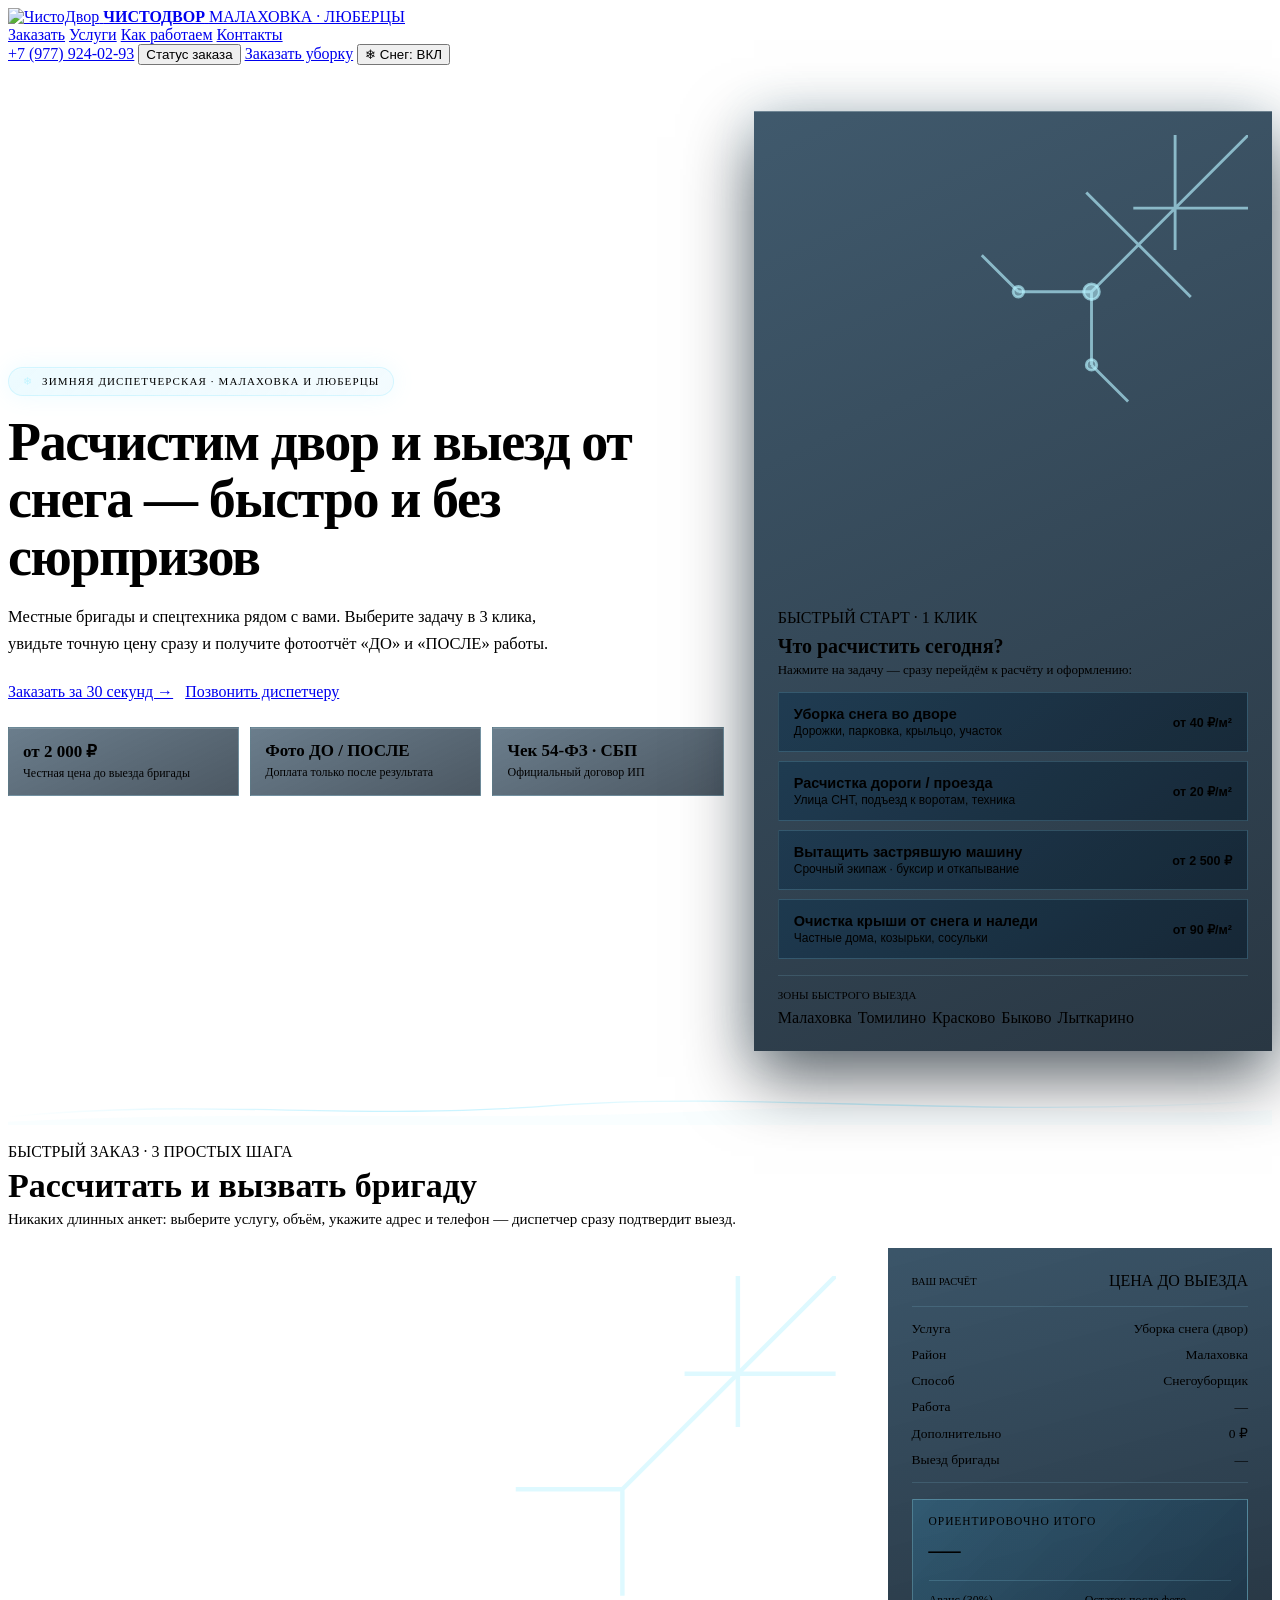
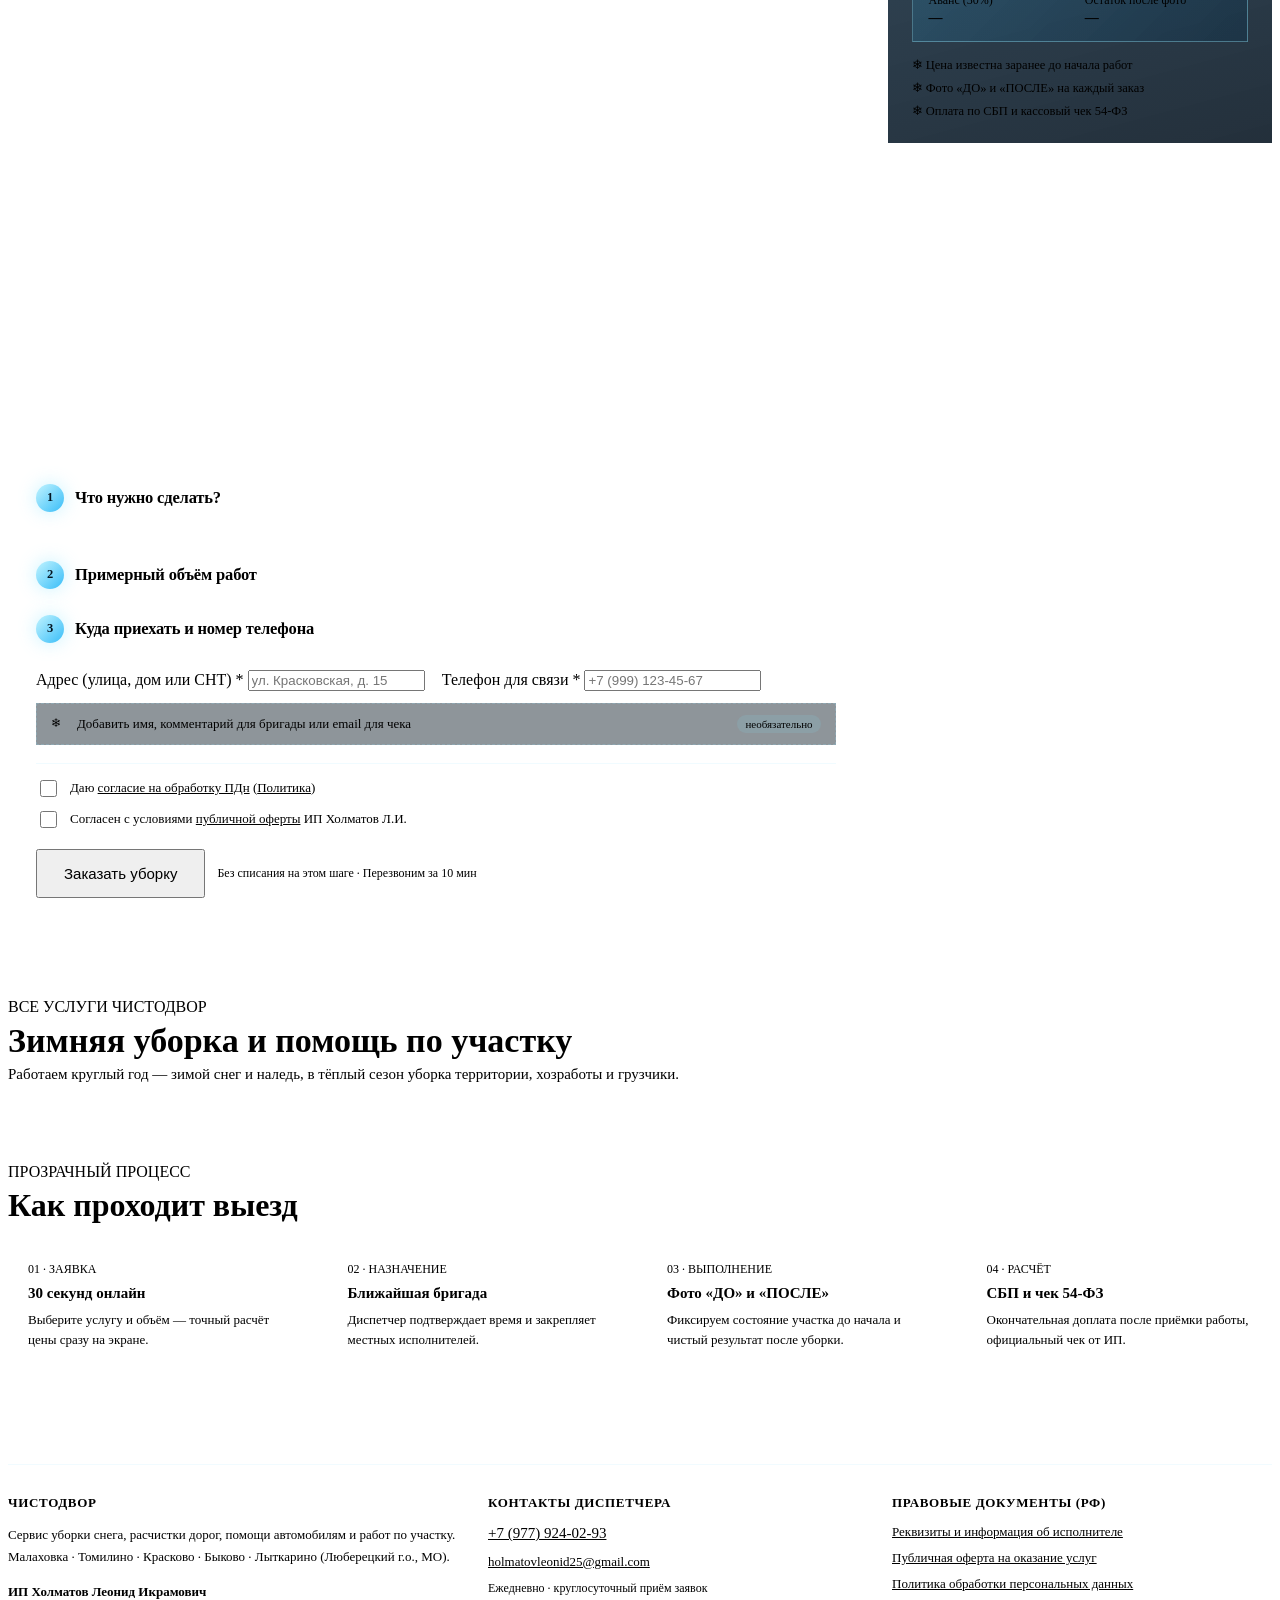
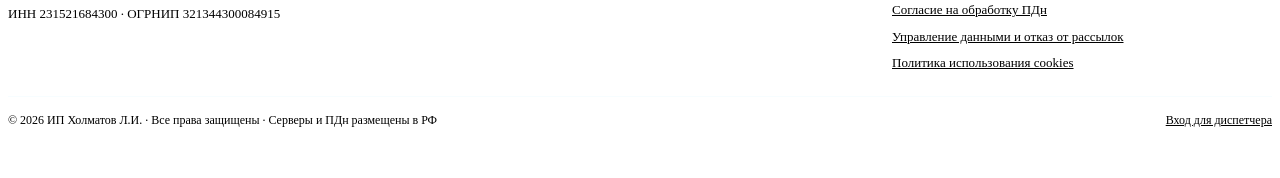
==== commit 80a790d9: "feat(pricing): align default tariffs & live DB migration with MO 2026 market rates Co-authored-by: a" ====
--- a/web/index.html
+++ b/web/index.html
@@ -578,7 +578,7 @@
 
         <div class="hero-proof">
           <div class="proof-chip">
-            <strong id="hero-min-price">от 1 500 ₽</strong>
+            <strong id="hero-min-price">от 2 000 ₽</strong>
             <span>Честная цена до выезда бригады</span>
           </div>
           <div class="proof-chip">
@@ -612,7 +612,7 @@
               <span class="quick-item-title">Уборка снега во дворе</span>
               <span class="quick-item-sub">Дорожки, парковка, крыльцо, участок</span>
             </span>
-            <span class="quick-item-price" data-quick-price="snow_yard">от 25 ₽/м²</span>
+            <span class="quick-item-price" data-quick-price="snow_yard">от 40 ₽/м²</span>
           </button>
 
           <button type="button" class="quick-item" data-quick-svc="snow_road">
@@ -620,7 +620,7 @@
               <span class="quick-item-title">Расчистка дороги / проезда</span>
               <span class="quick-item-sub">Улица СНТ, подъезд к воротам, техника</span>
             </span>
-            <span class="quick-item-price" data-quick-price="snow_road">от 15 ₽/м²</span>
+            <span class="quick-item-price" data-quick-price="snow_road">от 20 ₽/м²</span>
           </button>
 
           <button type="button" class="quick-item" data-quick-svc="car_rescue">
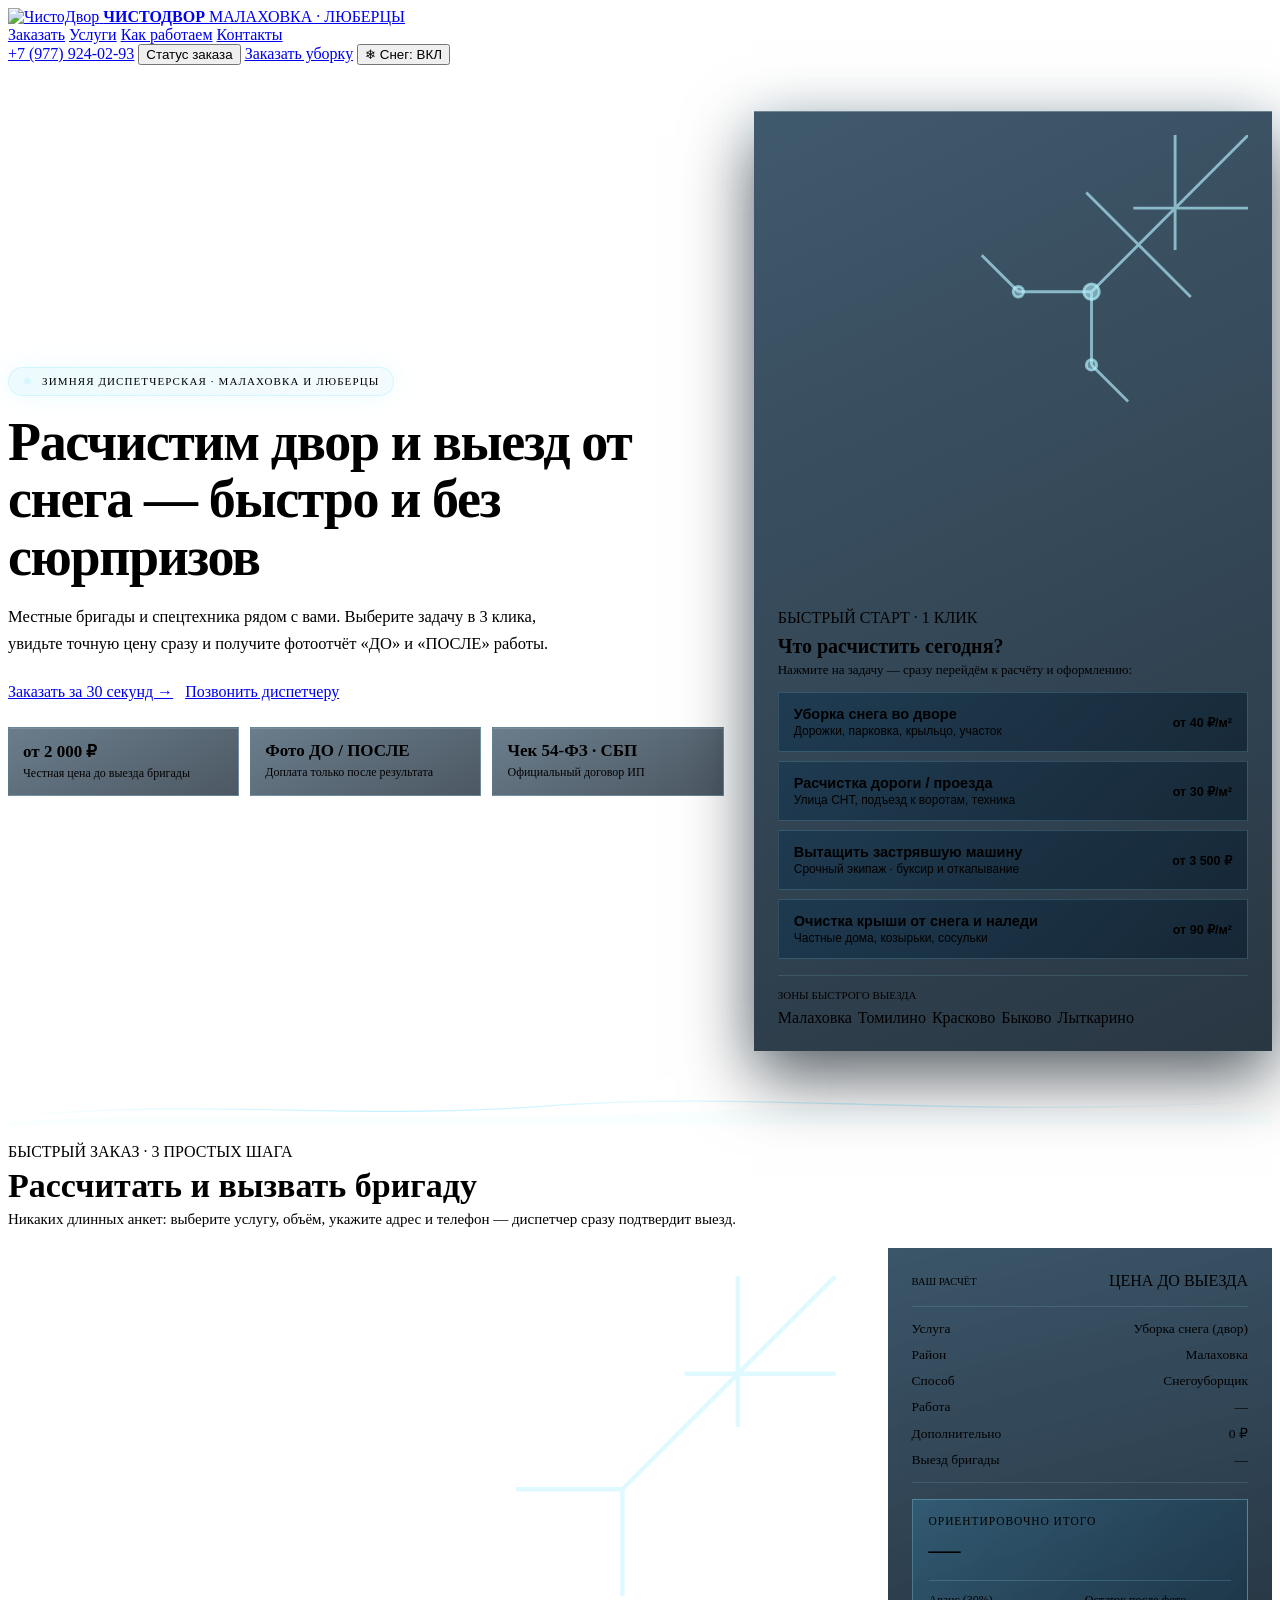
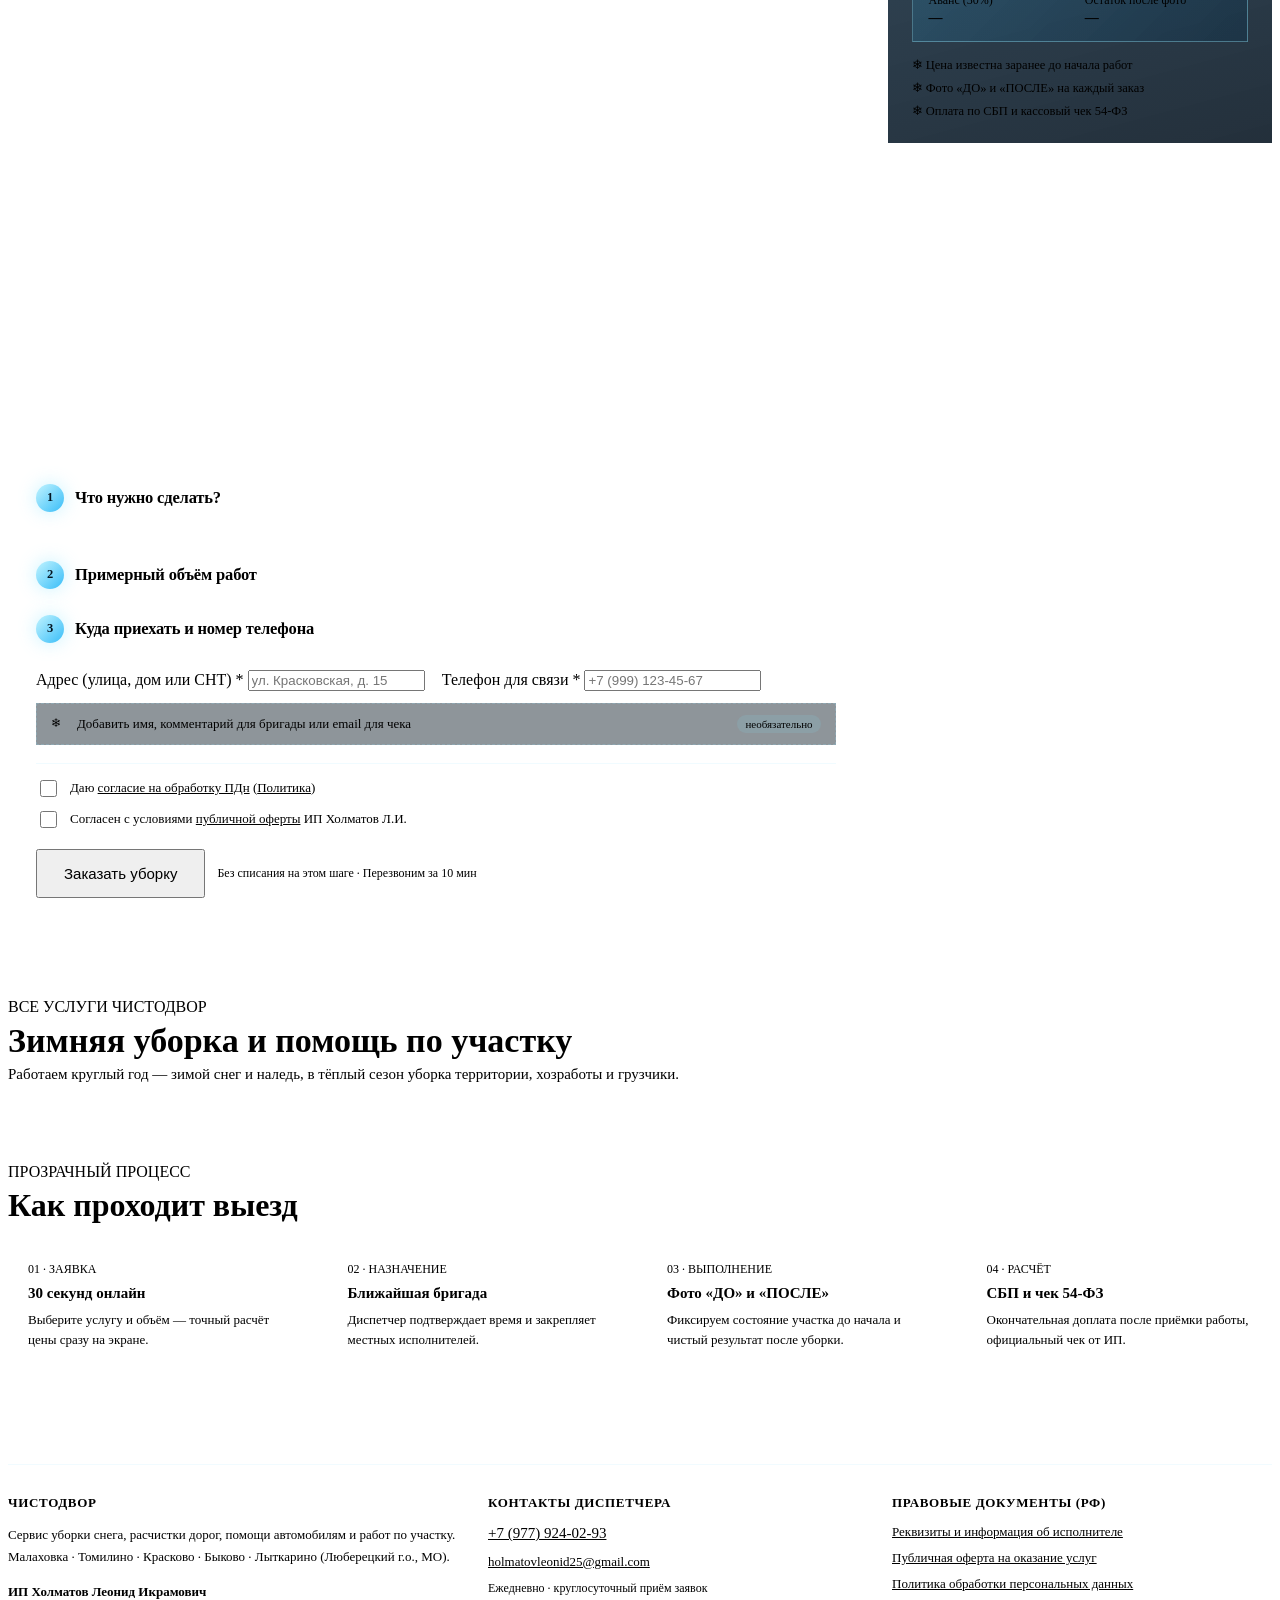
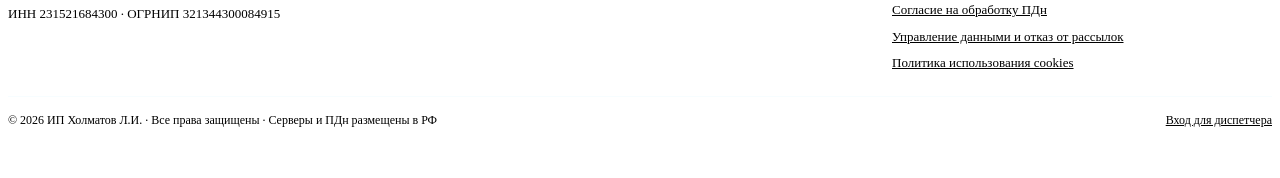
==== commit aeb487c0: "feat(pricing): bake third-party equipment rental & owner margin into MO 2026 tariffs Co-authored-by:" ====
--- a/web/index.html
+++ b/web/index.html
@@ -620,7 +620,7 @@
               <span class="quick-item-title">Расчистка дороги / проезда</span>
               <span class="quick-item-sub">Улица СНТ, подъезд к воротам, техника</span>
             </span>
-            <span class="quick-item-price" data-quick-price="snow_road">от 20 ₽/м²</span>
+            <span class="quick-item-price" data-quick-price="snow_road">от 30 ₽/м²</span>
           </button>
 
           <button type="button" class="quick-item" data-quick-svc="car_rescue">
@@ -628,7 +628,7 @@
               <span class="quick-item-title">Вытащить застрявшую машину</span>
               <span class="quick-item-sub">Срочный экипаж · буксир и откапывание</span>
             </span>
-            <span class="quick-item-price" data-quick-price="car_rescue">от 2 500 ₽</span>
+            <span class="quick-item-price" data-quick-price="car_rescue">от 3 500 ₽</span>
           </button>
 
           <button type="button" class="quick-item" data-quick-svc="roof_cleaning">
